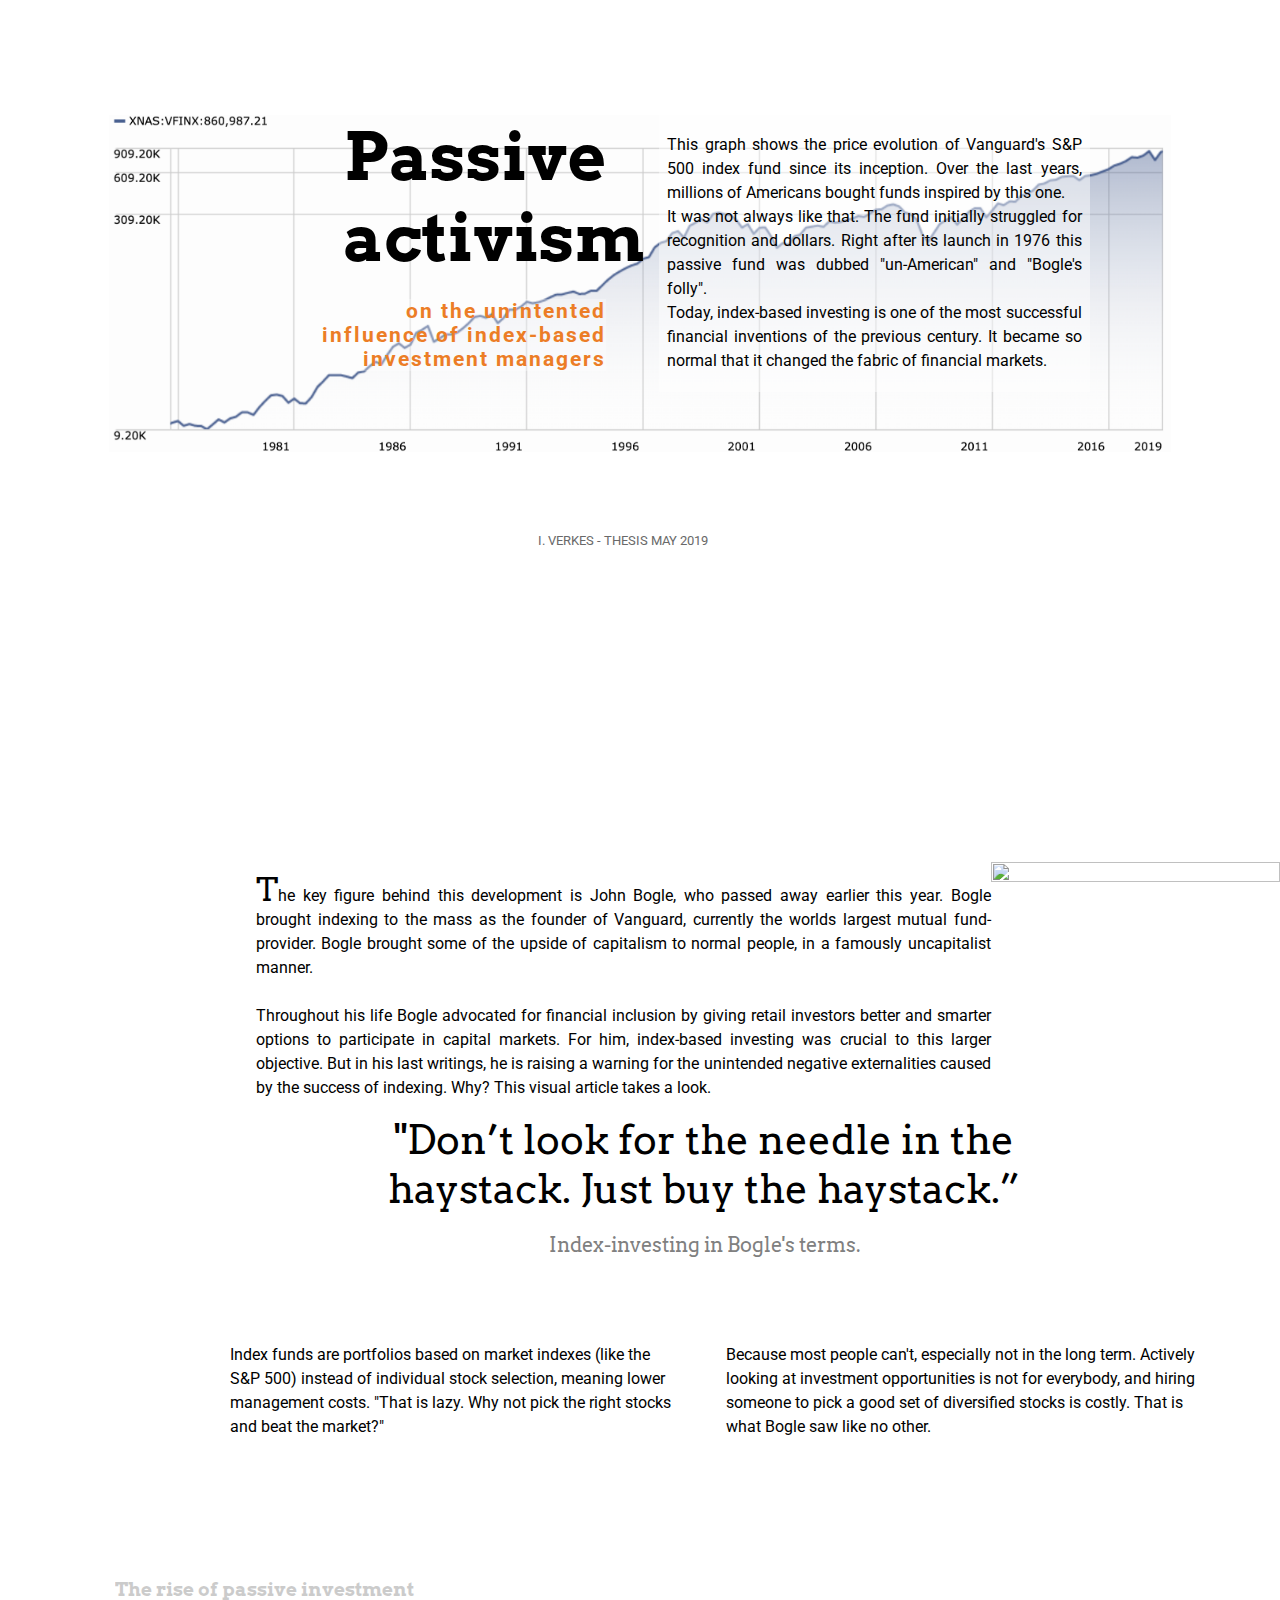
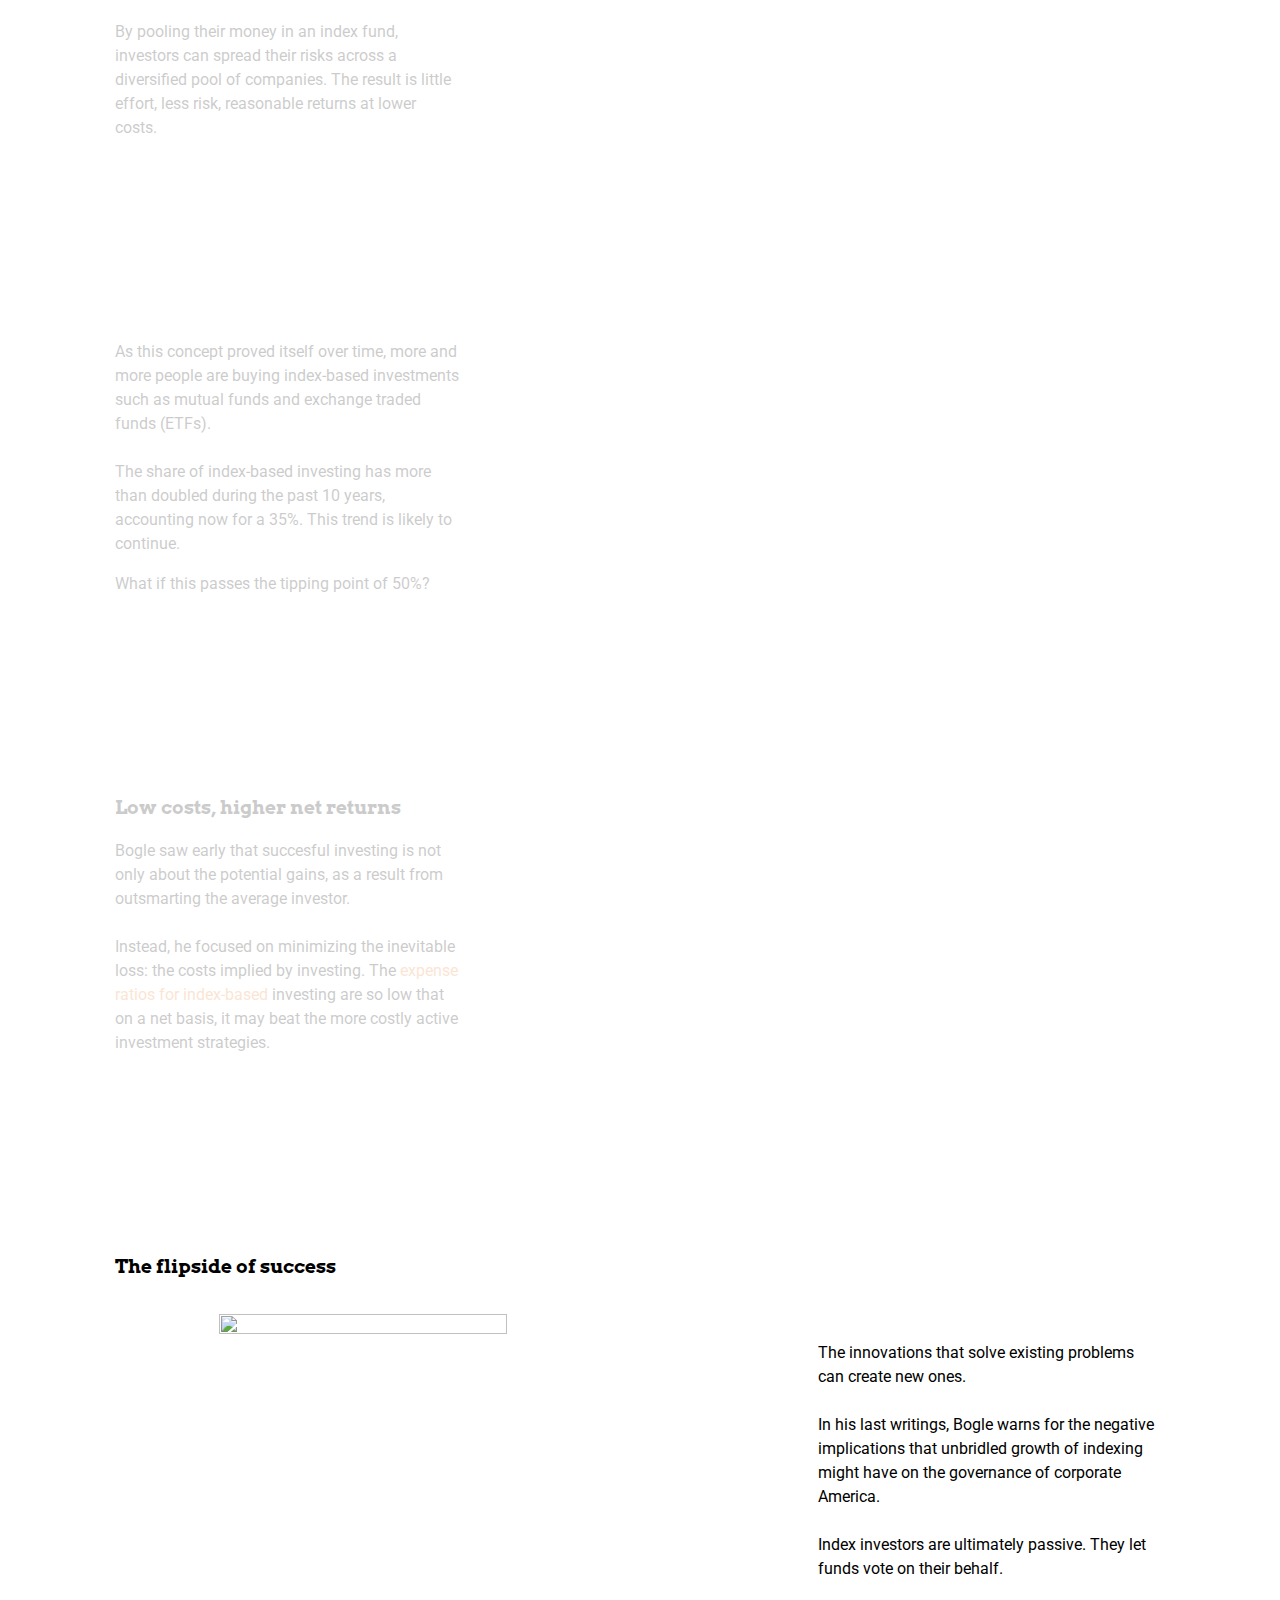
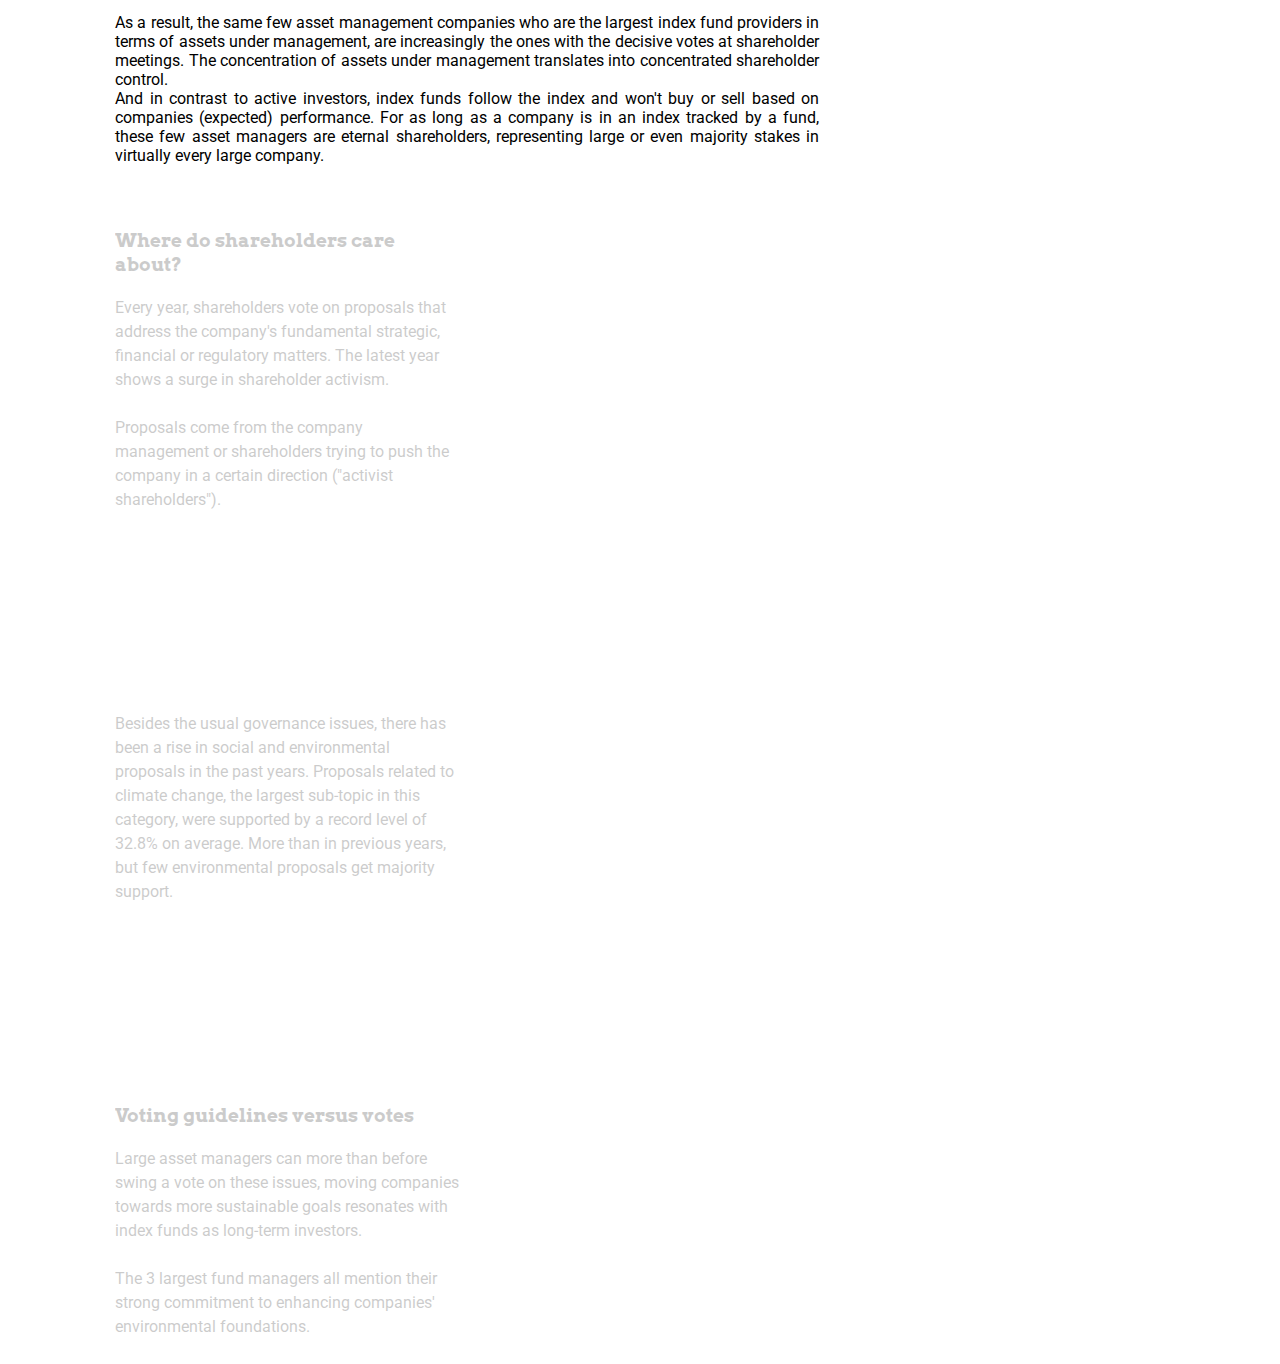
==== index.html @ 5cee88f5 "before case studies" ====
<!DOCTYPE html>
<html lang="en">
<head>
    <meta charset="UTF-8">
    <title>Passive Activism</title>

    <!-- load js libraries -->
    <script src="https://d3js.org/d3.v5.min.js"></script>
    <script src="js/graph-scroll.js"></script>
    <script src="https://unpkg.com/d3-simple-slider"></script>
    <script src="https://ajax.googleapis.com/ajax/libs/jquery/3.3.1/jquery.min.js"></script>

    <!-- load css -->
    <link rel="stylesheet" href="css/style.css">

</head>

<header>
    <div class="header-class">
        <div class="header-Big_title">
                <h1>Passive activism</h1>
                <h3>on the unintented influence of index-based investment managers</h3>
            </div>
            <div class="intro-container">
                <p>This graph shows the price evolution of Vanguard's S&P 500 index fund since its inception. Over the last years, millions of Americans bought funds inspired by this one. <br>It was not always like that. The fund initially struggled for recognition and dollars. Right after its launch in 1976 this passive fund was dubbed "un-American" and "Bogle's folly". <br> Today, index-based investing is one of the most successful financial inventions of the previous century. It became so normal that it changed the fabric of financial markets.</p>
            </div> <!--end of intro-container-->
    </div> <!--end of header-class-->
    <p id="text-under-intro"> I. VERKES - THESIS MAY 2019</p>
</header>

<!--<button class="button" id="skipBotton" >-->
    <!--<A HREF="#skipIntroLINK">skip intro</A>-->
<!--</button>-->



    <!--<h3 id="title_Section-JBogle">John Bogle</h3>-->
    <div class="section-JBogle">
        <p><span style= "font-size: xx-large; font-family: 'Arvo', serif" >T</span>he key figure behind this development is John Bogle, who passed away earlier this year. Bogle brought indexing to the mass as the founder of Vanguard, currently the worlds largest mutual fund-provider. Bogle brought some of the upside of capitalism to normal people, in a famously uncapitalist manner.<br> <br>
            Throughout his life Bogle advocated for financial inclusion by giving retail investors better and smarter options to participate in capital markets. For him, index-based investing was crucial to this larger objective. But in his last writings, he is raising a warning for the unintended negative externalities caused by the success of indexing. Why? This visual article takes a look. </p>
        <img src="Data/img/Bogle11.svg" id="photo_Section-JBogle">
        <!--<img src="https://github.com/IsVer/mst/blob/master/Data/img/Asset%201.png?raw=true" id="photo_Section-JBogle">-->
    </div>


        <p class = "quote"> "Don’t look for the needle in the haystack. Just buy the haystack.” <br> <span style="font-size: .5em; color: gray"> Index-investing in Bogle's terms.</span> </p>


<!--First section of scroll effects -->
<div id='container' class='container-1'>


    <div class="text-after-quote">
        <div>
            <p>Index funds are portfolios based on market indexes (like the S&P 500) instead of individual stock selection, meaning lower management costs. "That is lazy. Why not pick the right stocks and beat the market?"</p>
        </div>
        <div><p>Because most people can't, especially not in the long term. Actively looking at investment opportunities is not for everybody, and hiring someone to pick a good set of diversified stocks is costly. That is what Bogle saw like no other. </p>
        </div>
    </div> <!--<end of text after quote-->

    <div id='graph'></div>
    <div class=section_class id='sections'>
        <div>
            <h3 class="graph-section-titles">The rise of passive investment</h3>
            <p> By pooling their money in an index fund, investors can spread their risks across a diversified pool of companies. The result is little effort, less risk, reasonable returns at lower costs.</p>
        </div>

        <div>
            <p> As this concept proved itself over time, more and more people are buying index-based investments such as mutual funds and exchange traded funds (ETFs). <br> <br> The share of index-based investing has more than doubled during the past 10 years, accounting now for a 35%. This trend is likely to continue.</p> <p>What if this passes the tipping point of 50%?</p>
        </div>


        <div>
            <h3 class="graph-section-titles">Low costs,  higher net returns</h3>
            Bogle saw early that succesful investing is not only about the potential gains, as a result from outsmarting the average investor. <br><br> Instead, he focused on minimizing the inevitable loss: the costs implied by investing. The <span style = "color:#ec7d26" > expense ratios for index-based </span> investing are so low that on a net basis, it may beat the more costly active investment strategies.
        </div>

    </div> <!--end of sections div-->

</div> <!--end of container div-->


<h3 id="title-concentration-graph" class="graph-section-titles">The flipside of success</h3>
    <div class="concentration-graph">
        <img src="Data/img/concentration_2.svg">
        <div> <p>The innovations that solve existing problems can create new ones. <br> <br> In his last writings, Bogle warns for the negative implications that unbridled growth of indexing might have on the governance of corporate America.
            <br><br>Index investors are ultimately passive. They let funds vote on their behalf.</p>
        </div>
    </div>
<div class="under-concentration"> <p>As a result, the same few asset management companies who are the largest index fund providers in terms of assets under management, are increasingly the ones with the decisive votes at shareholder meetings. The concentration of assets under management translates into concentrated shareholder control.
    <br> And in contrast to active investors, index funds follow the index and won't buy or sell based on companies (expected) performance. For as long as a company is in an index tracked by a fund, these few asset managers are eternal shareholders, representing large or even majority stakes in virtually every large company.<br>
</div>



<!--new scroll graph container-->

<div id='container' class='container-2'>
    <div id='graph2'></div>
    <div id='sections2'>

        <div>
            <h3 class="graph-section-titles"> Where do shareholders care about? </h3>
            <p>Every year, shareholders vote on proposals that address the company's fundamental strategic, financial or regulatory matters. The latest year shows a surge in shareholder activism.<br><br> Proposals come from the company management or shareholders trying to push the company in a certain direction ("activist shareholders").</p>
        </div>

        <div>
            <p>Besides the usual governance issues, there has been a rise in social and environmental proposals in the past years. Proposals related to climate change, the largest sub-topic in this category, were supported by a record level of 32.8% on average. More than in previous years, but few environmental proposals get majority support.</p>
        </div>

        <div>
            <h3 class="graph-section-titles"> Voting guidelines versus votes</h3>
            <p>Large asset managers can more than before swing a vote on these issues, moving companies towards more sustainable goals resonates with index funds as long-term investors. <br> <br>The 3 largest fund managers all mention their strong commitment to enhancing companies' environmental foundations.</p>
        </div>



</div> <!--end of sections div-->

</div> <!--end of container div-->







    <!--<A NAME="skipIntroLINK"></A>-->
    <!--<div class='container-title'>-->
        <!--<h1 id="main-title">How the world's largest asset managers voted in 2018</h1>-->
        <!--<h4 id="subtitle">on proxy issues at S&P 500 companies</h4>-->

    <!--</div>-->

    <!--<div class='container-all-graphs'>-->

        <!--<div class='container-graph'>-->
            <!--<h3 class="GraphFundTitle">BlackRock</h3>-->
            <!--<div id="graph1"></div>-->
        <!--</div>-->

        <!--<div class='container-graph'>-->
            <!--<h3 class="GraphFundTitle">Vanguard</h3>-->
            <!--<div id="graph2"></div>-->
        <!--</div>-->

        <!--<div class='container-graph'>-->
            <!--<h3 class="GraphFundTitle">StateStreet</h3>-->
            <!--<div id="graph3"></div>-->
        <!--</div>-->

    <!--</div>-->

    <!--<div class='container-graph'>-->
        <!--<div id="propText"></div>-->
    <!--</div>-->

    <!--<div class='container-controls'>-->
        <!--<div class="slider">-->
            <!--<div> <p id="value-step"></p></div>-->
            <!--<div> <div id="slider-step"></div></div>-->
        <!--</div>-->

        <!--<div class='container-issues'>-->
            <!--<p class="issue-text">Select by </p>-->
            <!--<button class="button" id="environ_btn">-->
                <!--environmental-->
            <!--</button>-->
            <!--<p class ="issue-text">issues</p>-->
        <!--</div>-->

    <!--</div>-->

<!--</body>-->



    <!--<script src="js/js_index2.js"></script>-->
    <script src="js/script2_scrollback.js"></script>

</html>
---- css/style.css ----
@import url('https://fonts.googleapis.com/css?family=Gilda+Display|Playfair+Display|Roboto|Roboto:400i|Arvo:400,400i,700,700i');

body{
    margin: 0 auto;
    font-family: "Roboto", Helvetica, Arial, sans-serif;
}

header {
    /*border-top:2px solid black;*/
    height: 83vh;
    margin-top: 5px;
    background-image:url("../Data/img/vfinx.png");
    background-repeat: no-repeat;
    background-size: 83%;
    background-position: top;
}

.header-class {
    margin: 9% 0 0 10%;
    display: flex;
    flex-direction: row ;
    width: 83%;
    opacity: 1;
    z-index: 2;

}
.header-Big_title {
    display: flex;
    flex-direction: column;
    width: 45%;
    margin-left: 0;
    align-items: flex-end;
    text-align: end;
    justify-content: center;
}

header h1 {
    font-family: 'Arvo', serif;
    font-size: 66px;
    width: 55%;
    margin: 1px 0 0 0;

}


.intro-container {
    margin: 0 0 0 5%;
    display: flex;
    flex-direction: column;
    max-width: 39%;
    text-align: justify;
    line-height: 1.5em;
    background-color: rgba(255, 255, 255, 0.46);
    padding: 1px 8px;
    justify-content: center;
}

h4 {
    opacity: .6;
}

header h3 {
    color: #ec7d26;
    opacity: 1;
    letter-spacing: 2px;
    margin-left: 10%;
    max-width:60%;
    font-size: 1.3em;
    background-color: rgba(255, 255, 255, 0.3);

}

#skipBotton {
    margin-top: 0;
    margin-left: 34%;
}

#text-under-intro{
    position: relative;
    margin: 11% auto 0 42%;
    font-size: smaller;
    max-width: 30%;
    background-color: white;
    background-opacity: .7;
    text-align: justify;
    color: dimgrey;
}

.quote {
    margin: 0 0 5% 30%;
    /*font-family: 'Roboto', sans-serif;*/
    font-family: 'Arvo', serif;
    font-size: 2.5em;
    text-align: center;
    width: 50%;
}

.text-after-quote{
    margin: 0 0 0 20%;
    display: flex;
    flex-direction: row;
    width: 90%;
    line-height: 1.5em;
}
.text-after-quote div {
    margin: 0 5% 10% 0;
}
.container-1, .container-2 {
    max-width: 90%;
}

.graph-section-titles {
    font-family: 'Arvo', serif;
}
#graph, #graph2{
    margin-left: 40px;
    width: 700px;
    max-width: 800px;
    position: -webkit-sticky;
    position: sticky;
    top:20%;
    float: right;
}
.line {
    fill: none;
    stroke: #ec7d26;
    stroke-width: 3;
}

.line2 {
    fill: none;
    stroke: #1e1f1e;
    stroke-width: 3;
}


.tooltip-graphPassive{
    pointer-events: none;
    display:inline-block;
}


#sections, #sections2 {
    width: 30%;
    margin-left: 10%;
    line-height: 1.5em;
}


#sections > div{
    background: white;
    opacity: .2;
    margin-bottom: 200px;
}
#sections > div:last-child{
    margin-bottom: 200px;
}
#sections > div.graph-scroll-active{
    opacity: 1;
}

#sections2 > div{
    background: white;
    opacity: .2;
    margin-bottom: 200px;
}
#sections2 > div:last-child{
    margin-bottom: 25px;
}
#sections2 > div.graph-scroll-active{
    opacity: 1;
}


#title_Section-JBogle {
    margin: 2% 0 0 20%;
}

#title_Section-JBogle p {
    margin: 0 0 0 0
}
.section-JBogle {
    display: flex;
    flex-direction: row;
    margin: 0 0 0 20%;
    max-width: 80%;
    text-align: justify;
    line-height: 1.5em
}

#photo_Section-JBogle {
    width: 100%;
    height: 100%;
}

div.graph-scroll-active #section-JBogle {
    margin-bottom: 0;
}

/* part on concentration hereafter */

#title-concentration-graph {
    margin: 9% 0 0 9%;

}
.concentration-graph {
    display: flex;
    flex-direction: row;
    margin-left: 9%;
    max-width: 90%;
    line-height: 1.5em;
    justify-content: center;
}

.concentration-graph img {
    margin-top: 3%;
    margin-right: 2%;
    height: 50%;
    width: 50%;
}

.concentration-graph div {
    margin-top: 4%;
    max-width: 30%;
    /*margin-left: 5%;*/
}

.container-title {
    display: flex;
    flex-direction: column;
    text-align: center;
}

.under-concentration {
    margin: 0 0 5% 9%;
    max-width: 55%;
    text-align: justify;
}

/*part with case studies*/









#main-title {
    /* HOW DID THE MAIN ASSET MANAGERS VOTE? */
    font-size: 2em;
    font-max-size: 120%;
    font-family: 'Arvo', serif;
    color: #000000;
    letter-spacing: 2px;
}
#subtitle {
    font-family: 'Roboto', sans-serif;
    text-transform: uppercase;
    margin: -1px 0 30px 0;
    color: dimgrey;
}

.container-all-graphs {
    max-width: 1400px;
    width: 100%;
    display: flex;
    flex-direction: row;
    flex-wrap: nowrap;
    justify-content: space-evenly;
}


.container-graph {
     display: flex;
     flex-direction: column;
     width: 33%;
     align-items: center;
 }
.GraphFundTitle {
    /* BR ; VANG ; STST above graphs*/
    font-family: 'Roboto', sans-serif;
    font-weight: bold;
    color: rgba(0, 0, 0, 0.63);
}

.container-graph h3{
    align-self: flex-start;
    /*margin-left: 8%;*/
}

.container-graph #propText {
    position: absolute;
    /*display: inline-block;*/
    display: None;
    background-color: rgba(255, 0, 0, 0.5);
    min-width: 15%;
    max-width: 60%;
    height: 13%;
    z-index: 4;
    top: 40%;
    left: 30%;
}

.container-controls {
    display: flex;
    flex-direction: row;
    flex: 1;
    align-items: center;
    justify-content: center;
}


/*EFFECTS IN SQUARE GRAPH*/
/*#hoverAtCompany {*/
    /*width: 14px;*/
    /*height: 14px;*/
/*}*/

/*BUTTONS TO SET CATEGORIES*/
.button:focus {
    outline: none;
}
.button {
    margin: 0 5px;
    font-family: 'Roboto', sans-serif;
    min-width: 50px;
    max-width: 200px;
    min-height: 40px;
    max-height: 30px;
    /*display: block;*/
    padding: 0 .5em;
    background: none;
    vertical-align: middle;
    /*position: relative;*/
    z-index: 1;
    letter-spacing: 1px;
    color: #696969;
    font-size: 14px;
    border: 1px solid #c2c2c2;
    cursor: pointer;
}
.button::after {
    content: "";
    background-color: transparent;
    top: -10px;
    left: -10px;
    right: -10px;
    bottom: -10px;
    opacity: 0;
    color: #ec7d26;
    z-index: -1;
}
.button:hover {
    border: 2px solid #000000;
    background-color: rgba(212, 212, 212, 0.38);
    color: black;
}

.button a {
    text-decoration: none;
    color: gray;
    stroke-width: 0.3;
}



.container-issues {
    display: flex;
    flex-direction: row;
    flex-wrap: nowrap;
}
.issue-text {
    margin-top: 4px;
    font-family: 'Roboto', sans-serif;
}

/*SLIDER*/
.handle {
    fill: orange;
    cursor: pointer;
}

.track, .track-inset, .track-overlay {
    stroke-linecap: square;
    cursor: initial;
}

.selectedSq {
    height: 19px;
    width: 19px;
    stroke-width: 4;
    transform: translate(-2px, -2px);
}
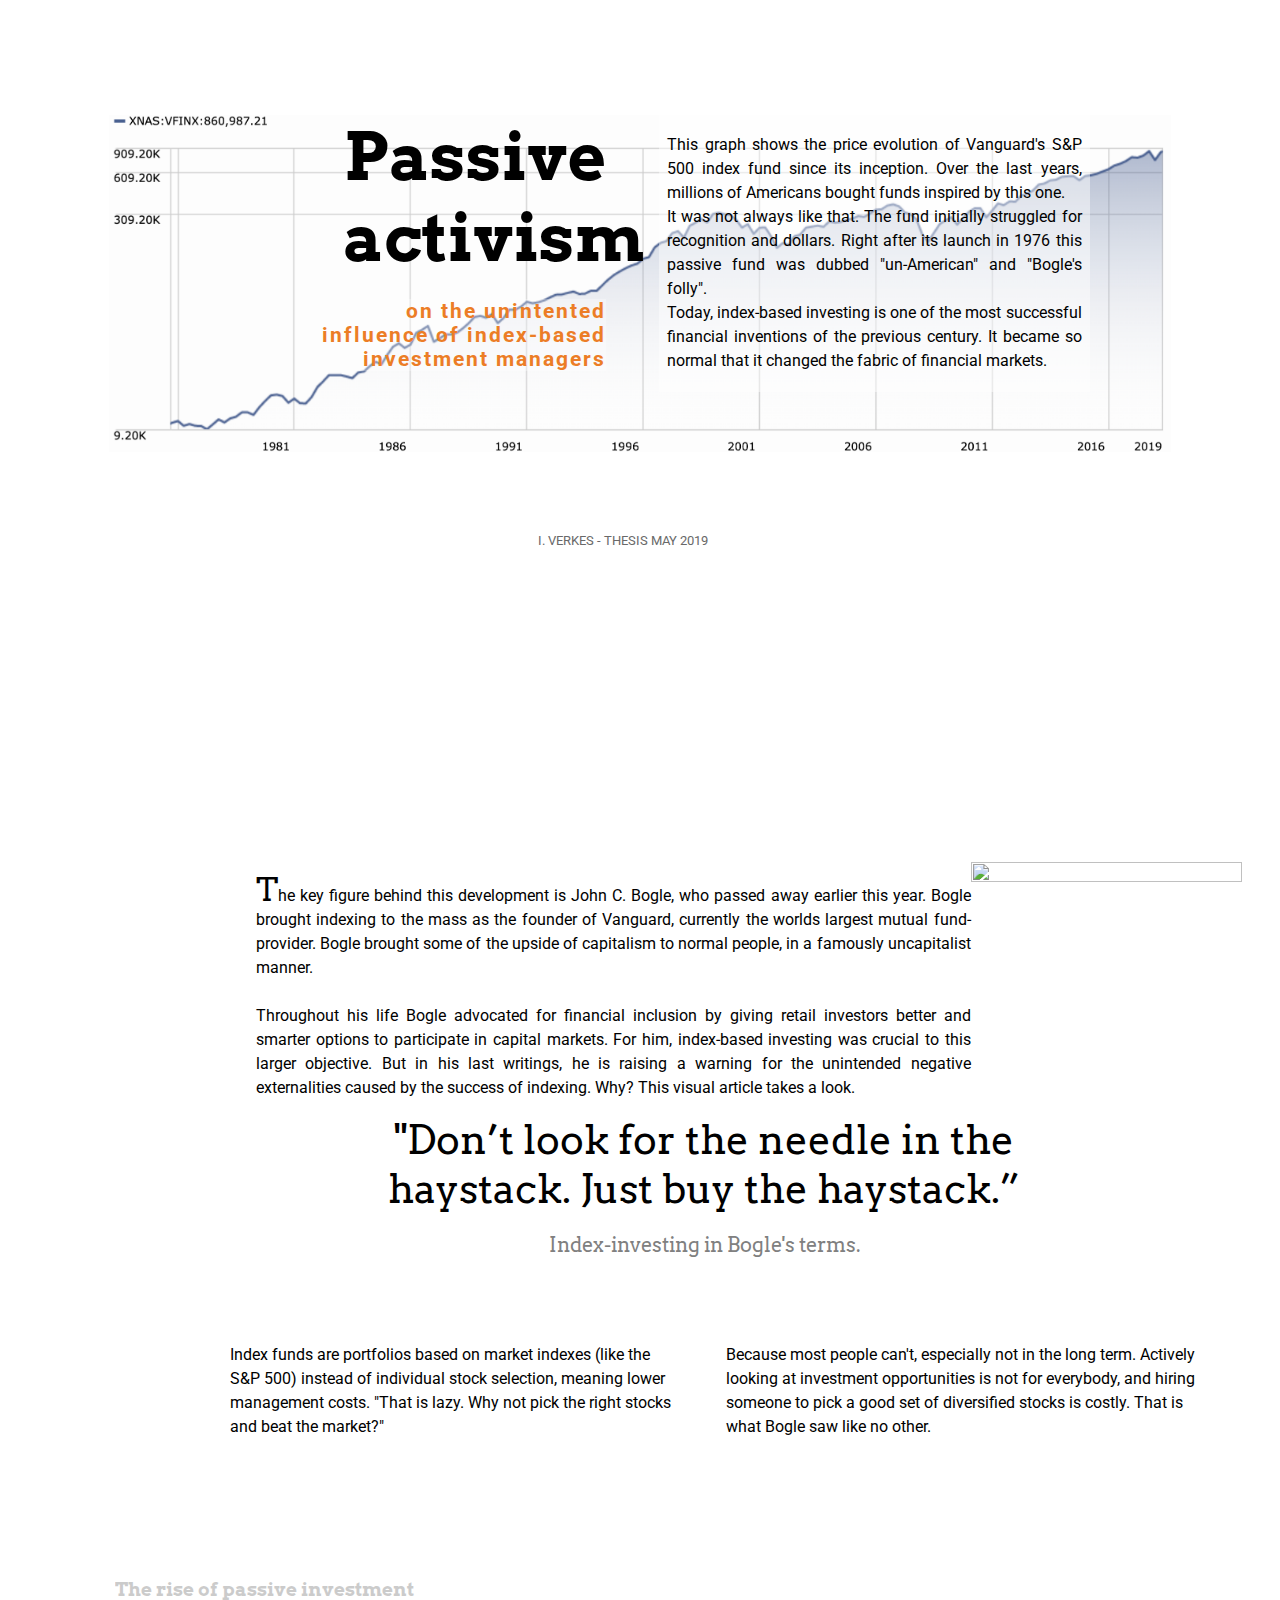
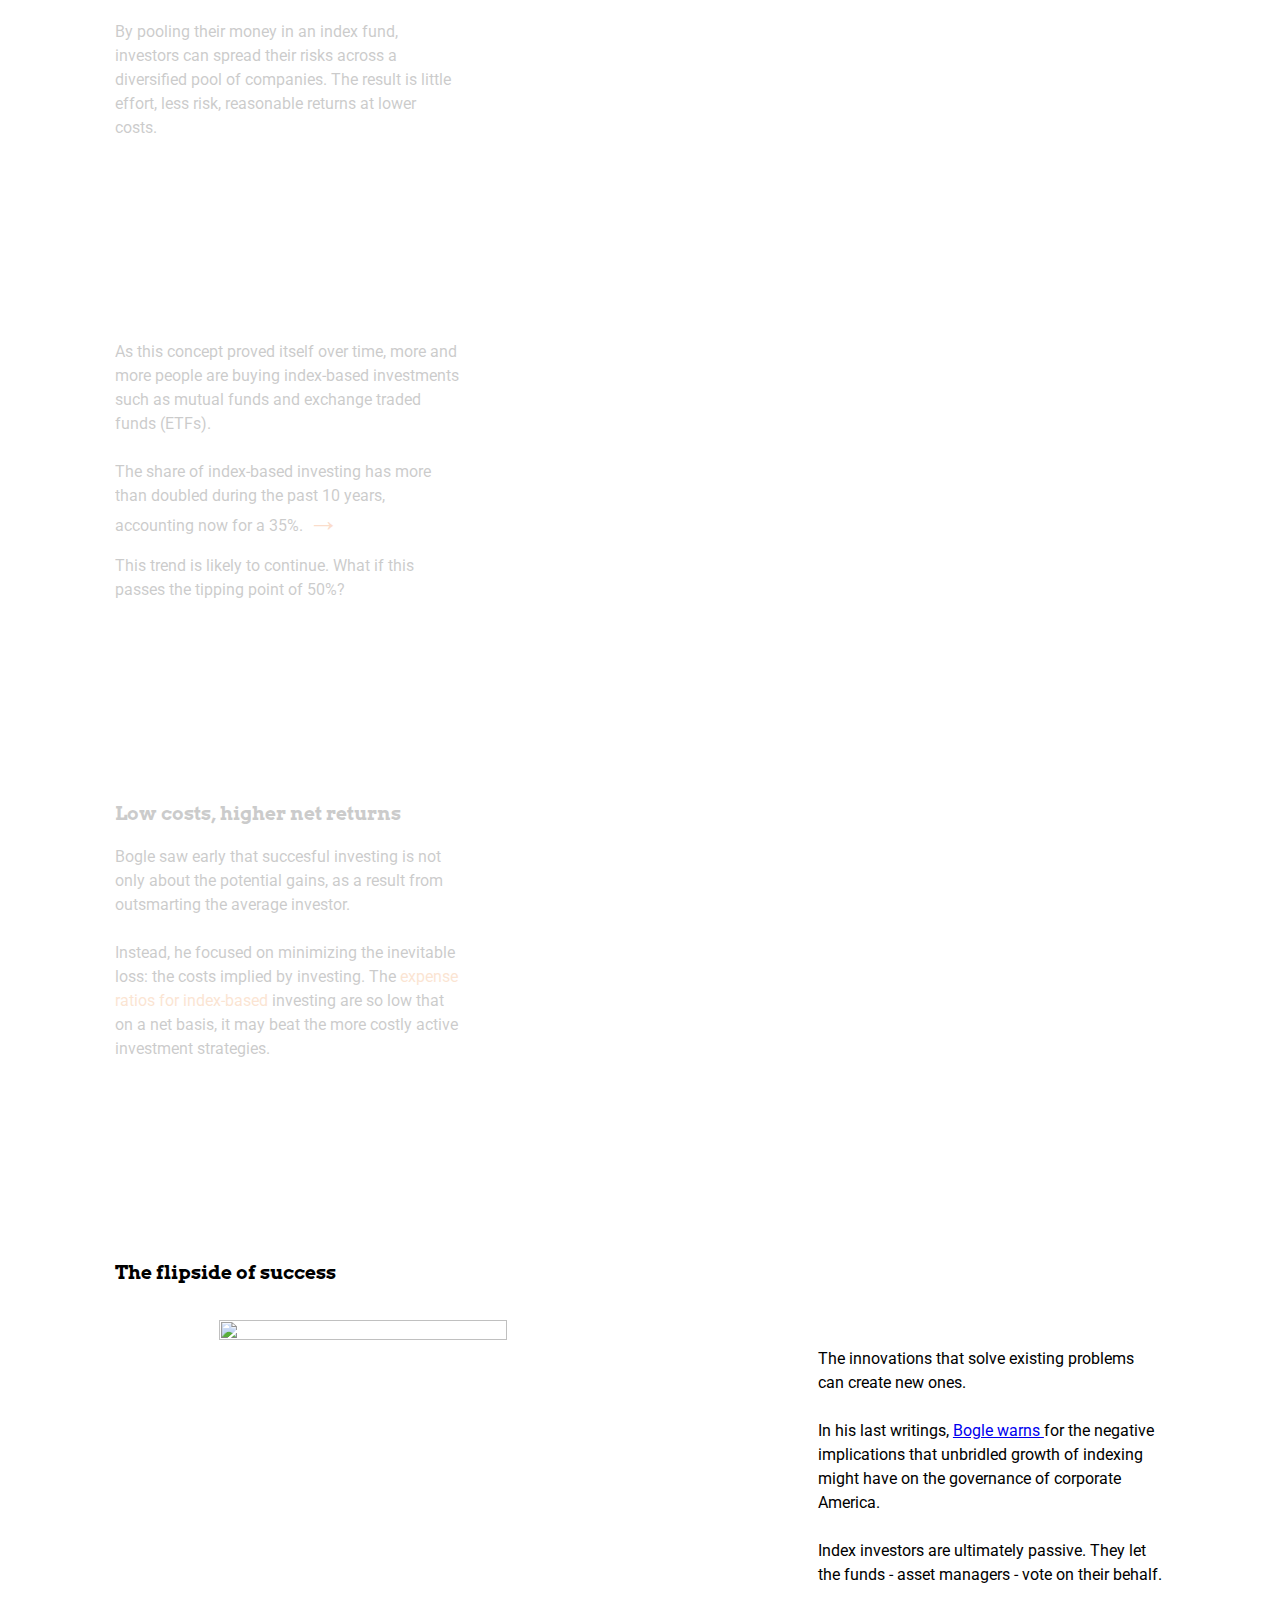
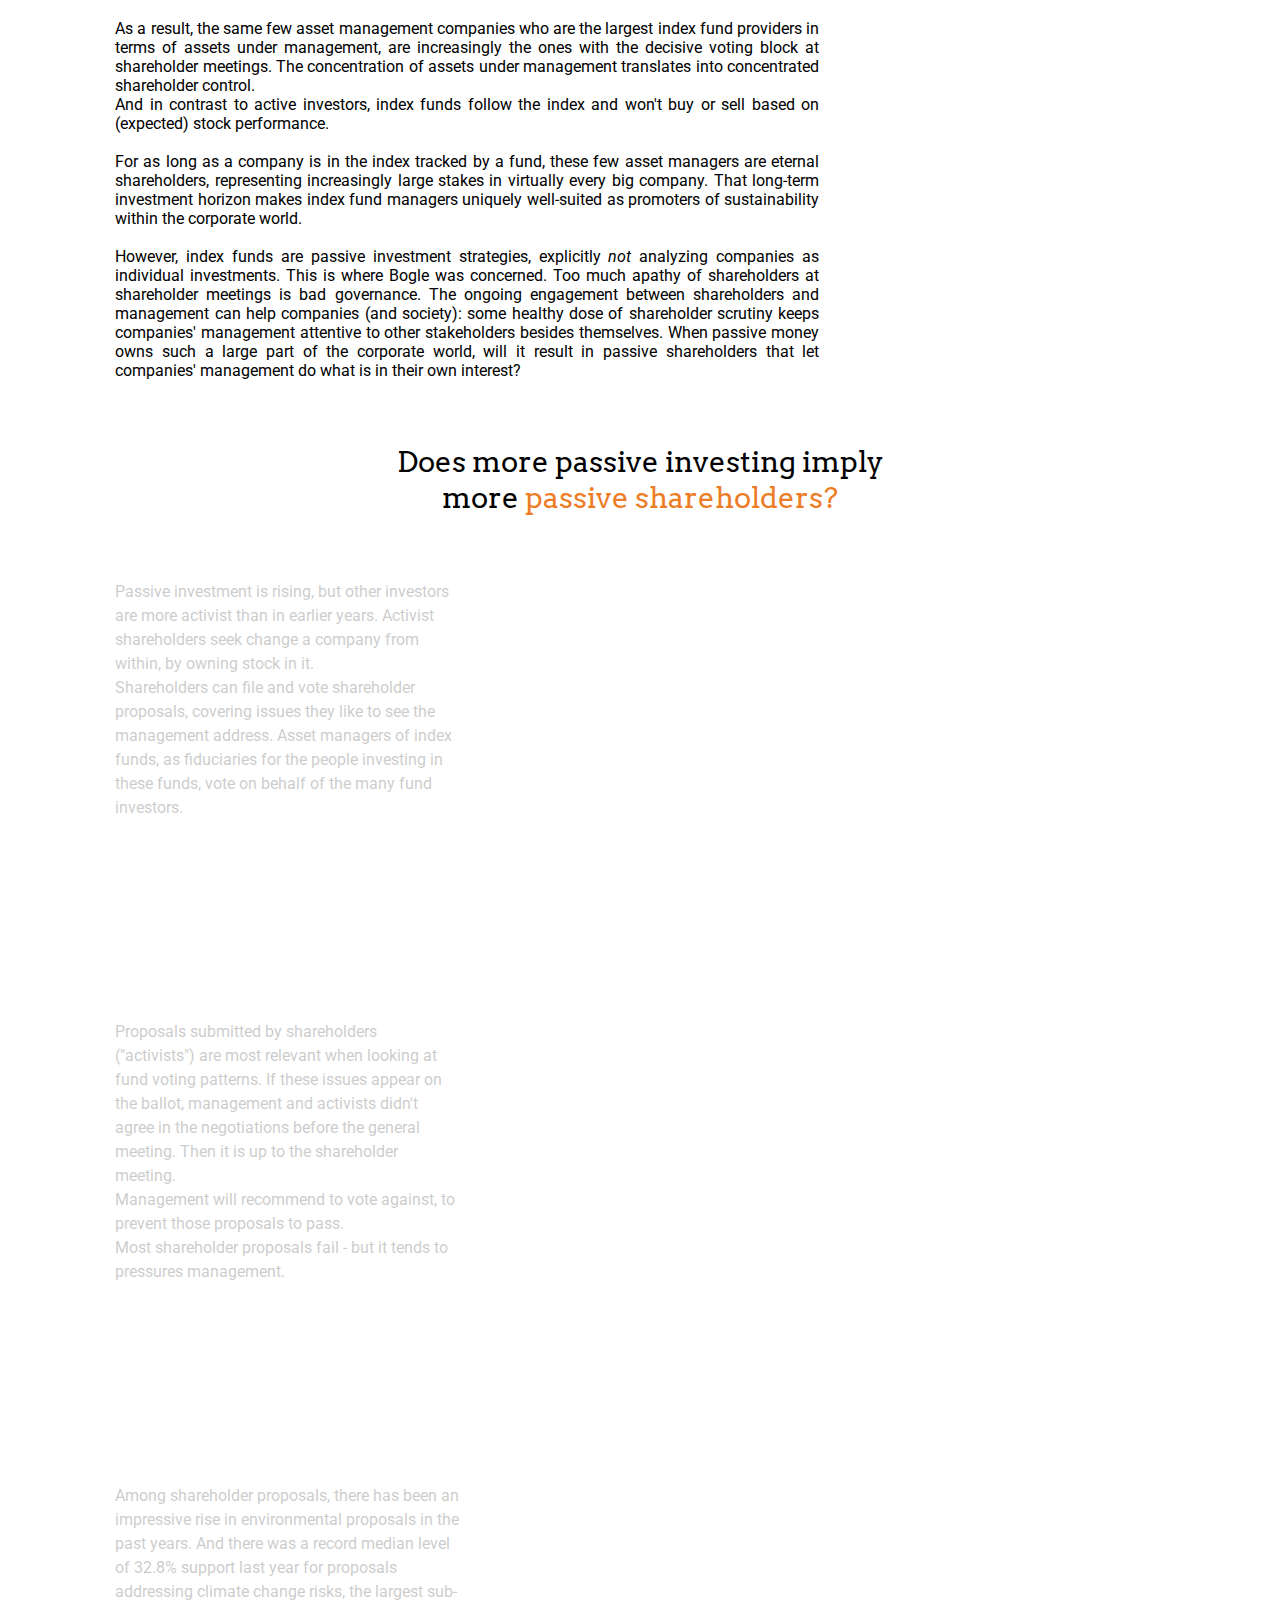
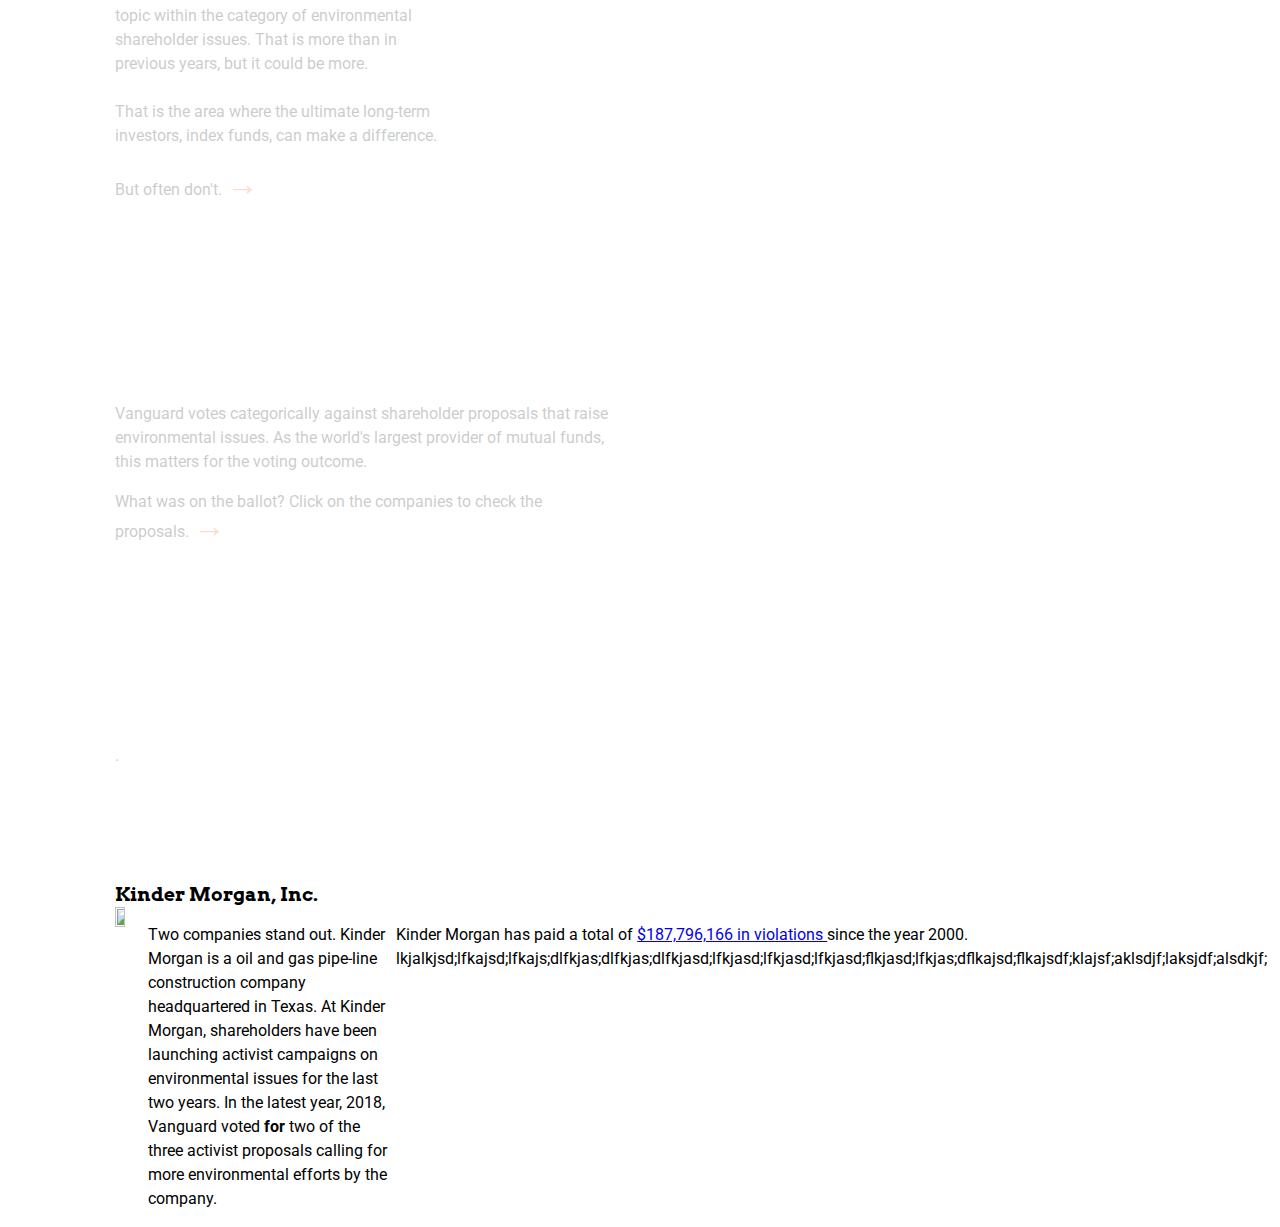
==== commit 534cf622: "before case st" ====
--- a/index.html
+++ b/index.html
@@ -36,7 +36,7 @@
 
     <!--<h3 id="title_Section-JBogle">John Bogle</h3>-->
     <div class="section-JBogle">
-        <p><span style= "font-size: xx-large; font-family: 'Arvo', serif" >T</span>he key figure behind this development is John Bogle, who passed away earlier this year. Bogle brought indexing to the mass as the founder of Vanguard, currently the worlds largest mutual fund-provider. Bogle brought some of the upside of capitalism to normal people, in a famously uncapitalist manner.<br> <br>
+        <p><span style= "font-size: xx-large; font-family: 'Arvo', serif" >T</span>he key figure behind this development is John C. Bogle, who passed away earlier this year. Bogle brought indexing to the mass as the founder of Vanguard, currently the worlds largest mutual fund-provider. Bogle brought some of the upside of capitalism to normal people, in a famously uncapitalist manner.<br> <br>
             Throughout his life Bogle advocated for financial inclusion by giving retail investors better and smarter options to participate in capital markets. For him, index-based investing was crucial to this larger objective. But in his last writings, he is raising a warning for the unintended negative externalities caused by the success of indexing. Why? This visual article takes a look. </p>
         <img src="Data/img/Bogle11.svg" id="photo_Section-JBogle">
         <!--<img src="https://github.com/IsVer/mst/blob/master/Data/img/Asset%201.png?raw=true" id="photo_Section-JBogle">-->
@@ -66,7 +66,9 @@
         </div>
 
         <div>
-            <p> As this concept proved itself over time, more and more people are buying index-based investments such as mutual funds and exchange traded funds (ETFs). <br> <br> The share of index-based investing has more than doubled during the past 10 years, accounting now for a 35%. This trend is likely to continue.</p> <p>What if this passes the tipping point of 50%?</p>
+            <p> As this concept proved itself over time, more and more people are buying index-based investments such as mutual funds and exchange traded funds (ETFs). <br> <br> The share of index-based investing has more than doubled during the past 10 years, accounting now for a 35%.  <span style="font-weight: bolder; font-size:xx-large; color: #ec5900"> →	</span></p>
+
+            <p>This trend is likely to continue. What if this passes the tipping point of 50%?</p>
         </div>
 
 
@@ -83,14 +85,15 @@
 <h3 id="title-concentration-graph" class="graph-section-titles">The flipside of success</h3>
     <div class="concentration-graph">
         <img src="Data/img/concentration_2.svg">
-        <div> <p>The innovations that solve existing problems can create new ones. <br> <br> In his last writings, Bogle warns for the negative implications that unbridled growth of indexing might have on the governance of corporate America.
-            <br><br>Index investors are ultimately passive. They let funds vote on their behalf.</p>
+        <div> <p>The innovations that solve existing problems can create new ones. <br> <br> In his last writings, <a href="https://www.wsj.com/articles/bogle-sounds-a-warning-on-index-funds-1543504551"> Bogle warns </a> for the negative implications that unbridled growth of indexing might have on the governance of corporate America.
+            <br><br>Index investors are ultimately passive. They let the funds - asset managers - vote on their behalf.</p>
         </div>
     </div>
-<div class="under-concentration"> <p>As a result, the same few asset management companies who are the largest index fund providers in terms of assets under management, are increasingly the ones with the decisive votes at shareholder meetings. The concentration of assets under management translates into concentrated shareholder control.
-    <br> And in contrast to active investors, index funds follow the index and won't buy or sell based on companies (expected) performance. For as long as a company is in an index tracked by a fund, these few asset managers are eternal shareholders, representing large or even majority stakes in virtually every large company.<br>
+<div class="under-concentration"> <p>As a result, the same few asset management companies who are the largest index fund providers in terms of assets under management, are increasingly the ones with the decisive voting block at shareholder meetings. The concentration of assets under management translates into concentrated shareholder control.
+    <br> And in contrast to active investors, index funds follow the index and won't buy or sell based on (expected) stock performance. <br> <br> For as long as a company is in the index tracked by a fund, these few asset managers are eternal shareholders, representing increasingly large stakes in virtually every big company. That long-term investment horizon makes index fund managers uniquely well-suited as promoters of sustainability within the corporate world.<br> <br> However, index funds are passive investment strategies, explicitly <span style="font-style: italic "> not </span> analyzing companies as individual investments. This is where Bogle was concerned. Too much apathy of shareholders at shareholder meetings is bad governance. The ongoing engagement between shareholders and management can help companies (and society): some healthy dose of shareholder scrutiny keeps companies' management attentive to other stakeholders besides themselves. When passive money owns such a large part of the corporate world, will it result in passive shareholders that let companies' management do what is in their own interest?</p>
 </div>
 
+<p class = "quote" style="font-size: 1.8em; max-width: 40%"> Does more passive investing imply <br> more <span style = "color:#ec7d26"> passive shareholders?</span> </p>
 
 
 <!--new scroll graph container-->
@@ -99,25 +102,51 @@
     <div id='graph2'></div>
     <div id='sections2'>
 
-        <div>
-            <h3 class="graph-section-titles"> Where do shareholders care about? </h3>
-            <p>Every year, shareholders vote on proposals that address the company's fundamental strategic, financial or regulatory matters. The latest year shows a surge in shareholder activism.<br><br> Proposals come from the company management or shareholders trying to push the company in a certain direction ("activist shareholders").</p>
-        </div>
-
-        <div>
-            <p>Besides the usual governance issues, there has been a rise in social and environmental proposals in the past years. Proposals related to climate change, the largest sub-topic in this category, were supported by a record level of 32.8% on average. More than in previous years, but few environmental proposals get majority support.</p>
-        </div>
-
-        <div>
-            <h3 class="graph-section-titles"> Voting guidelines versus votes</h3>
-            <p>Large asset managers can more than before swing a vote on these issues, moving companies towards more sustainable goals resonates with index funds as long-term investors. <br> <br>The 3 largest fund managers all mention their strong commitment to enhancing companies' environmental foundations.</p>
-        </div>
-
-
-
-</div> <!--end of sections div-->
+        <div><p>Passive investment is rising, but other investors are more activist than in earlier years.
+            Activist shareholders seek change a company from within, by owning stock in it. <br>Shareholders can file and vote shareholder proposals, covering issues they like to see the management address. Asset managers of index funds, as fiduciaries for the people investing in these funds, vote on behalf of the many fund investors.</p>
+
+        </div>
+
+        <div><p>Proposals submitted by shareholders ("activists") are most relevant when looking at fund voting patterns. If these issues appear on the ballot, management and activists didn't agree in the negotiations before the general meeting. Then it is up to the shareholder meeting. <br>Management will recommend to vote against, to prevent those proposals to pass. <br> Most shareholder proposals fail - but it tends to pressures management.</p>
+
+        </div>
+
+        <div>
+            <p> Among shareholder proposals, there has been an impressive rise in environmental proposals in the past years. And there was a record median level of 32.8% support last year for proposals addressing climate change risks, the largest sub-topic within the category of environmental shareholder issues. That is more than in previous years, but it could be more. <br><br> That is the area where the ultimate long-term investors, index funds, can make a difference.<br><br> But often don't.  <span style="font-weight: bolder; font-size:xx-large; color: #ec5900"> →	</span></p>
+        </div>
+
+        <div id="Environ_proptexts_DIV" >
+            <p> Vanguard votes categorically against shareholder proposals that raise environmental issues. As the world's largest provider of mutual funds, this matters for the voting outcome. </p> What was on the ballot? Click on the companies to check the proposals. <span style="font-weight: bolder; font-size:xx-large; color: #ec5900"> →	</span></p>
+        </div>
+
+            <div>
+            <p id="Environ_proptexts_para">.<p>
+        </div>
+
+    </div> <!--end of sections div-->
 
 </div> <!--end of container div-->
+
+     <h3 id="title-concentration-graph2" class="graph-section-titles">Kinder Morgan, Inc.</h3>
+    <div class="KMorgan-FLEX-div">
+        <img src="https://250y663rzu091q75lv1rfhsq-wpengine.netdna-ssl.com/wp-content/uploads/2017/11/9529856_web1_171124_LAT-file-of-KM-2015-protest.jpg" style="width: 30%; height: 30%">
+        <p>Two companies stand out. Kinder Morgan is a oil and gas pipe-line construction company headquartered in Texas. At Kinder Morgan, shareholders have been launching activist campaigns on environmental issues for the last two years. In the latest year, 2018, Vanguard voted <span style="font-weight: bolder">for</span> two of the three activist proposals calling for more environmental efforts by the company. </p>
+        <p> Kinder Morgan has paid a total of <a href= "https://violationtracker.goodjobsfirst.org/parent/kinder-morgan"> $187,796,166 in violations </a> since the year 2000.
+        lkjalkjsd;lfkajsd;lfkajs;dlfkjas;dlfkjas;dlfkjasd;lfkjasd;lfkjasd;lfkjasd;flkjasd;lfkjas;dflkajsd;flkajsdf;klajsf;aklsdjf;laksjdf;alsdkjf;
+        </p>
+    </div>
+
+
+
+
+    <!--<div class="concentration-graph">-->
+            <!--<h3 class="graph-section-titles"> Voting guidelines versus votes</h3>-->
+            <!--<p>Large asset managers can more than before swing a vote on these issues, moving companies towards more sustainable goals resonates with index funds as long-term investors. <br> <br>The 3 largest fund managers all mention their strong commitment to enhancing companies' environmental foundations.</p>-->
+        <!--</div>-->
+
+
+
+
 
 
 
--- a/css/style.css
+++ b/css/style.css
@@ -93,10 +93,11 @@
     font-size: 2.5em;
     text-align: center;
     width: 50%;
+
 }
 
 .text-after-quote{
-    margin: 0 0 0 20%;
+    margin: 0 3% 0 20%;
     display: flex;
     flex-direction: row;
     width: 90%;
@@ -182,7 +183,7 @@
 .section-JBogle {
     display: flex;
     flex-direction: row;
-    margin: 0 0 0 20%;
+    margin: 0 3% 0 20%;
     max-width: 80%;
     text-align: justify;
     line-height: 1.5em
@@ -199,7 +200,7 @@
 
 /* part on concentration hereafter */
 
-#title-concentration-graph {
+#title-concentration-graph, #title-concentration-graph2 {
     margin: 9% 0 0 9%;
 
 }
@@ -237,15 +238,33 @@
     text-align: justify;
 }
 
-/*part with case studies*/
-
-
-
-
-
-
-
-
+/*graph on environ issues*/
+.tooltipEnvironGraph rect {
+    pointer-events: none;
+    /*width: auto;*/
+}
+
+#Environ_proptexts_DIV {
+    width: 500px;
+}
+.Environ_proptexts_ACTIVE {
+    font-family: 'Roboto', sans-serif;
+    font-size: 13px;
+    color: #565656;
+    line-height: 1.4em;
+}
+
+
+.KMorgan-FLEX-div {
+    display: flex;
+    flex-direction: row;
+    margin-left: 9%;
+    max-width: 90%;
+    line-height: 1.5em;
+}
+.KMorgan-FLEX-div div {
+    max-width: 40%;
+}
 
 #main-title {
     /* HOW DID THE MAIN ASSET MANAGERS VOTE? */
@@ -312,13 +331,7 @@
 }
 
 
-/*EFFECTS IN SQUARE GRAPH*/
-/*#hoverAtCompany {*/
-    /*width: 14px;*/
-    /*height: 14px;*/
-/*}*/
-
-/*BUTTONS TO SET CATEGORIES*/
+/*BUTTON TO SET CATEGORY*/
 .button:focus {
     outline: none;
 }
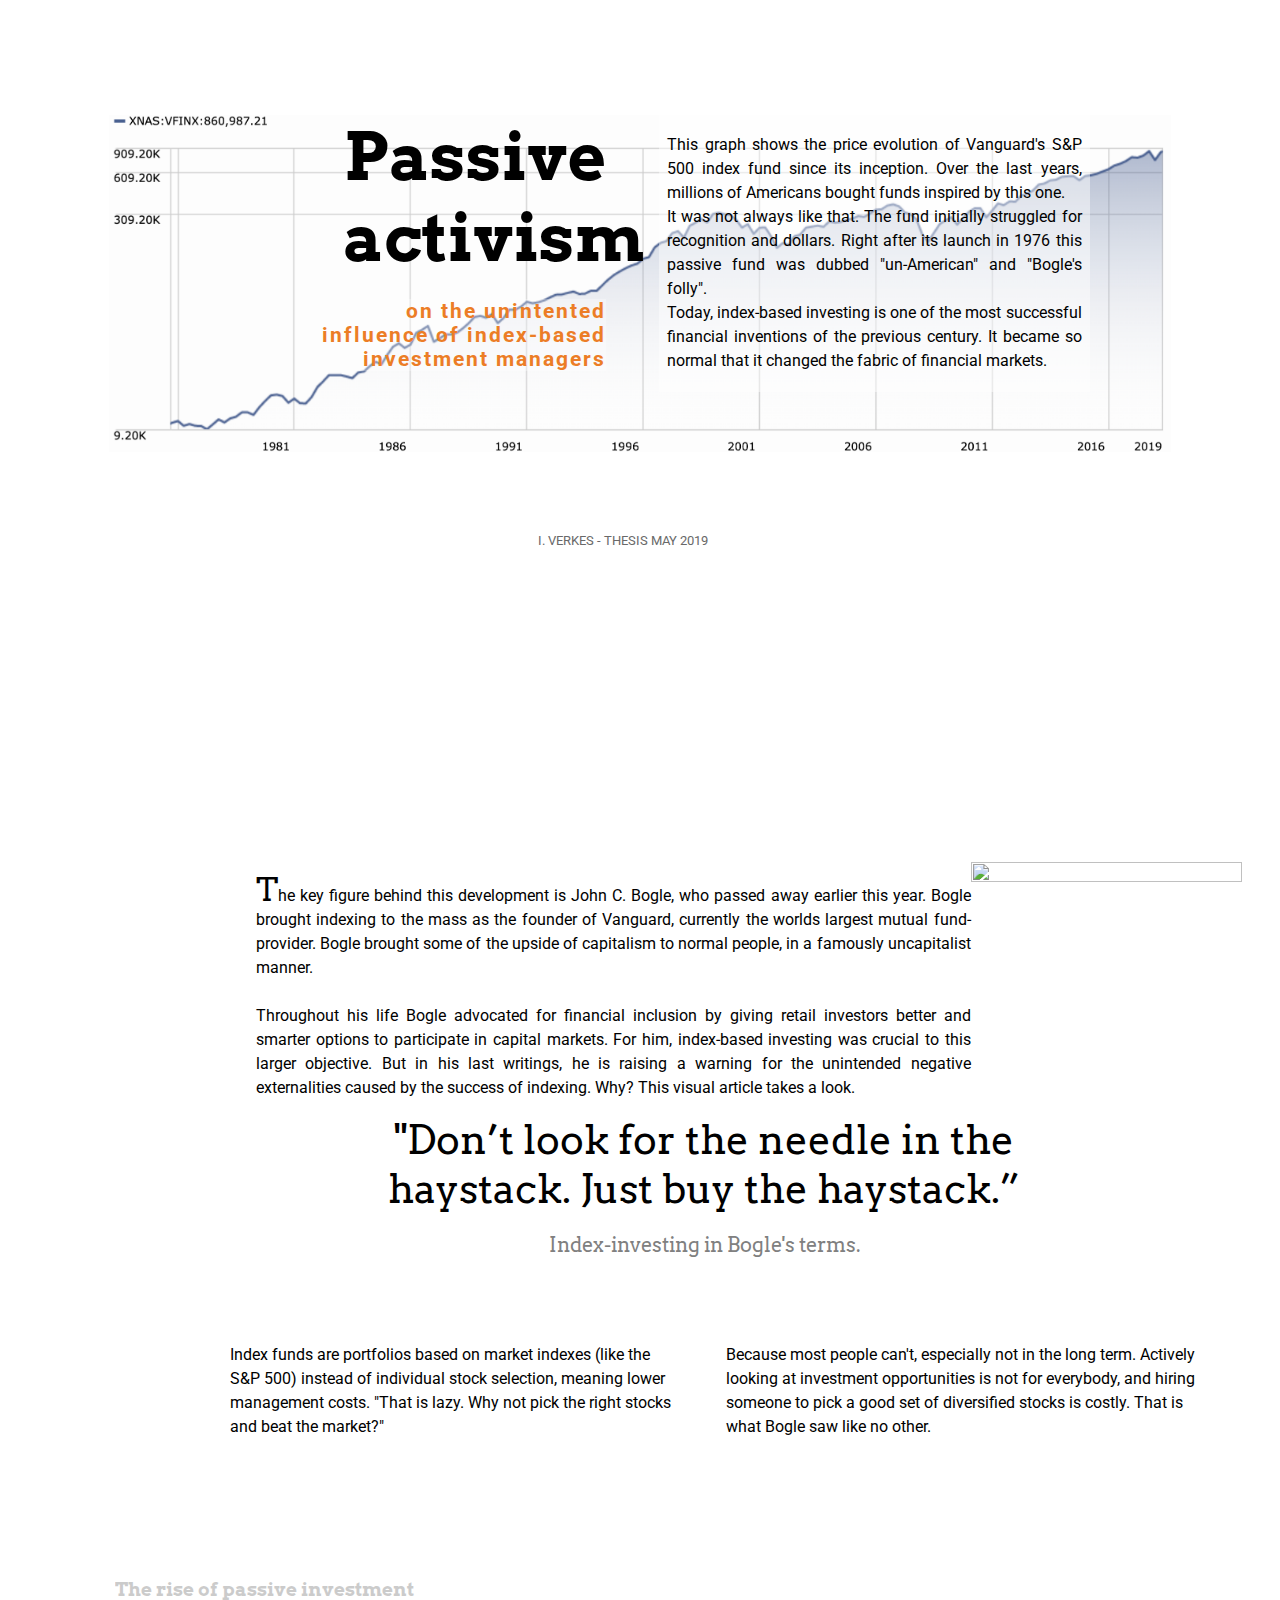
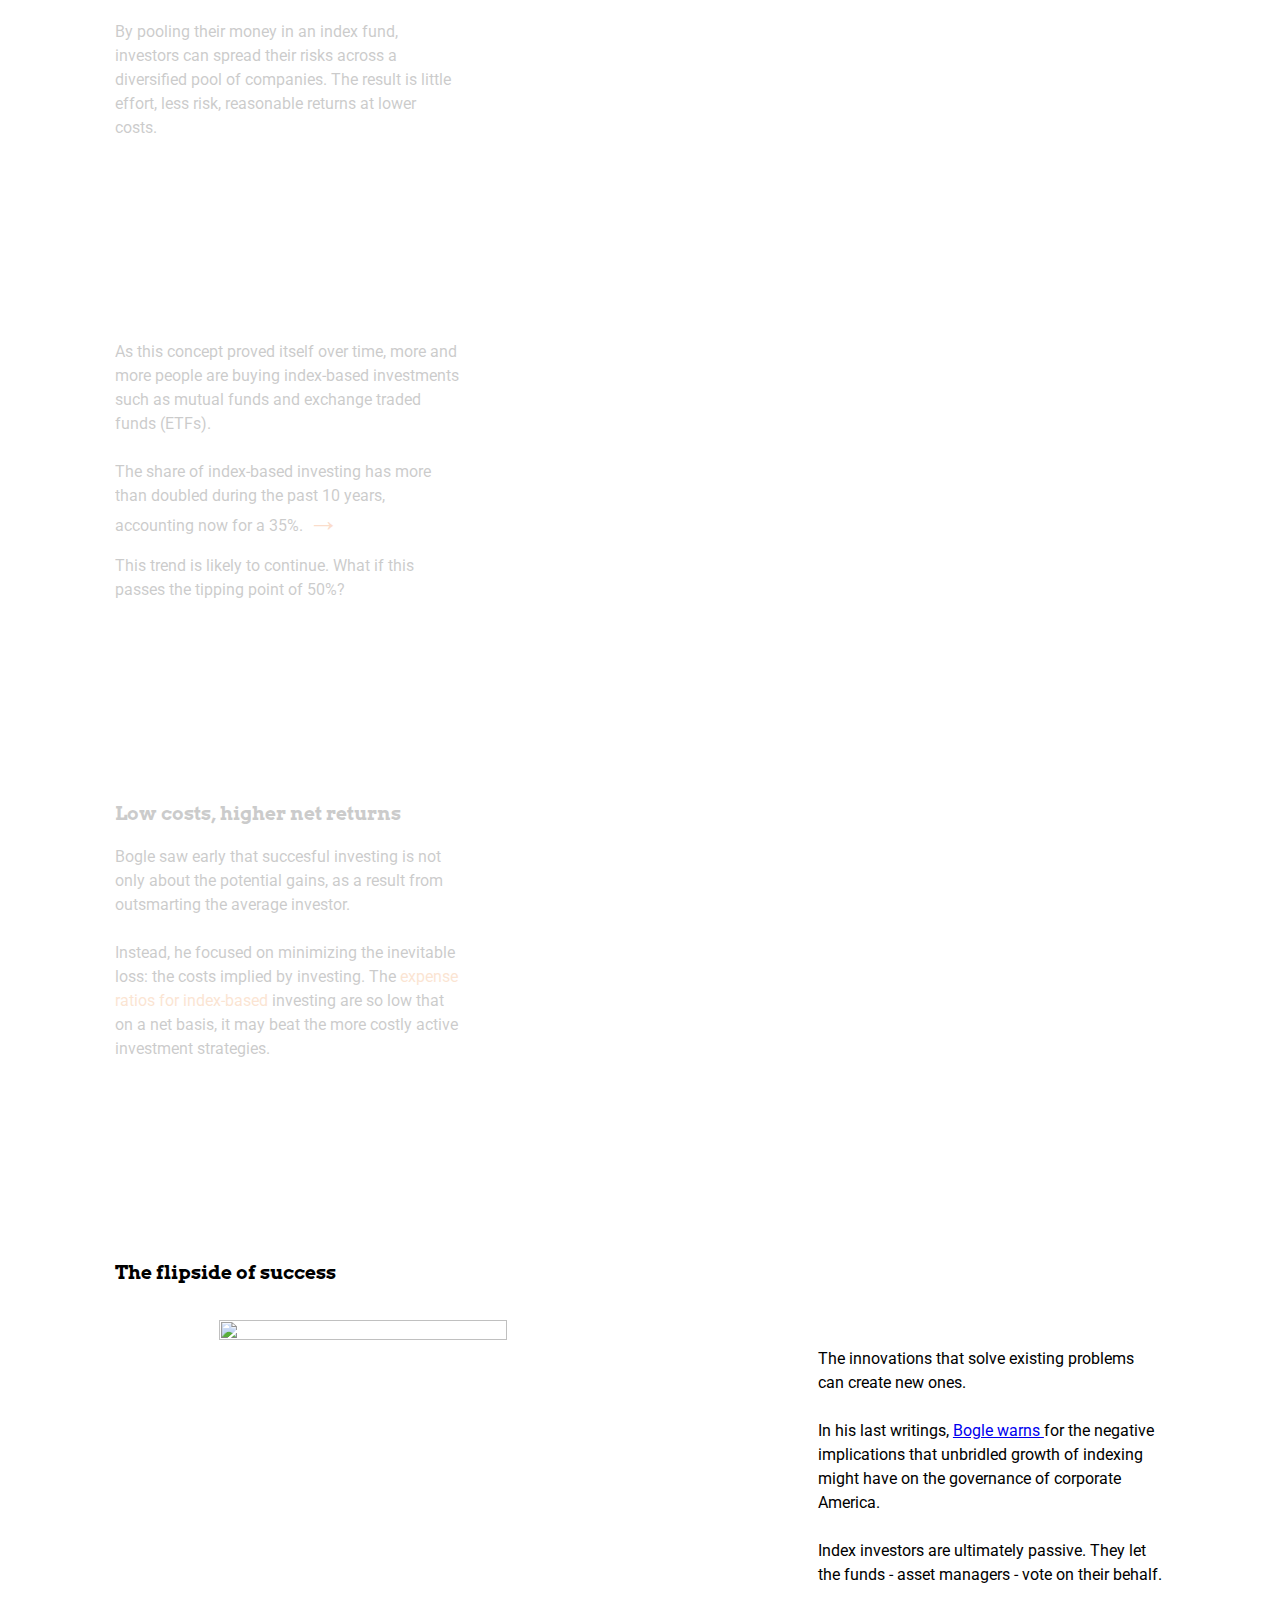
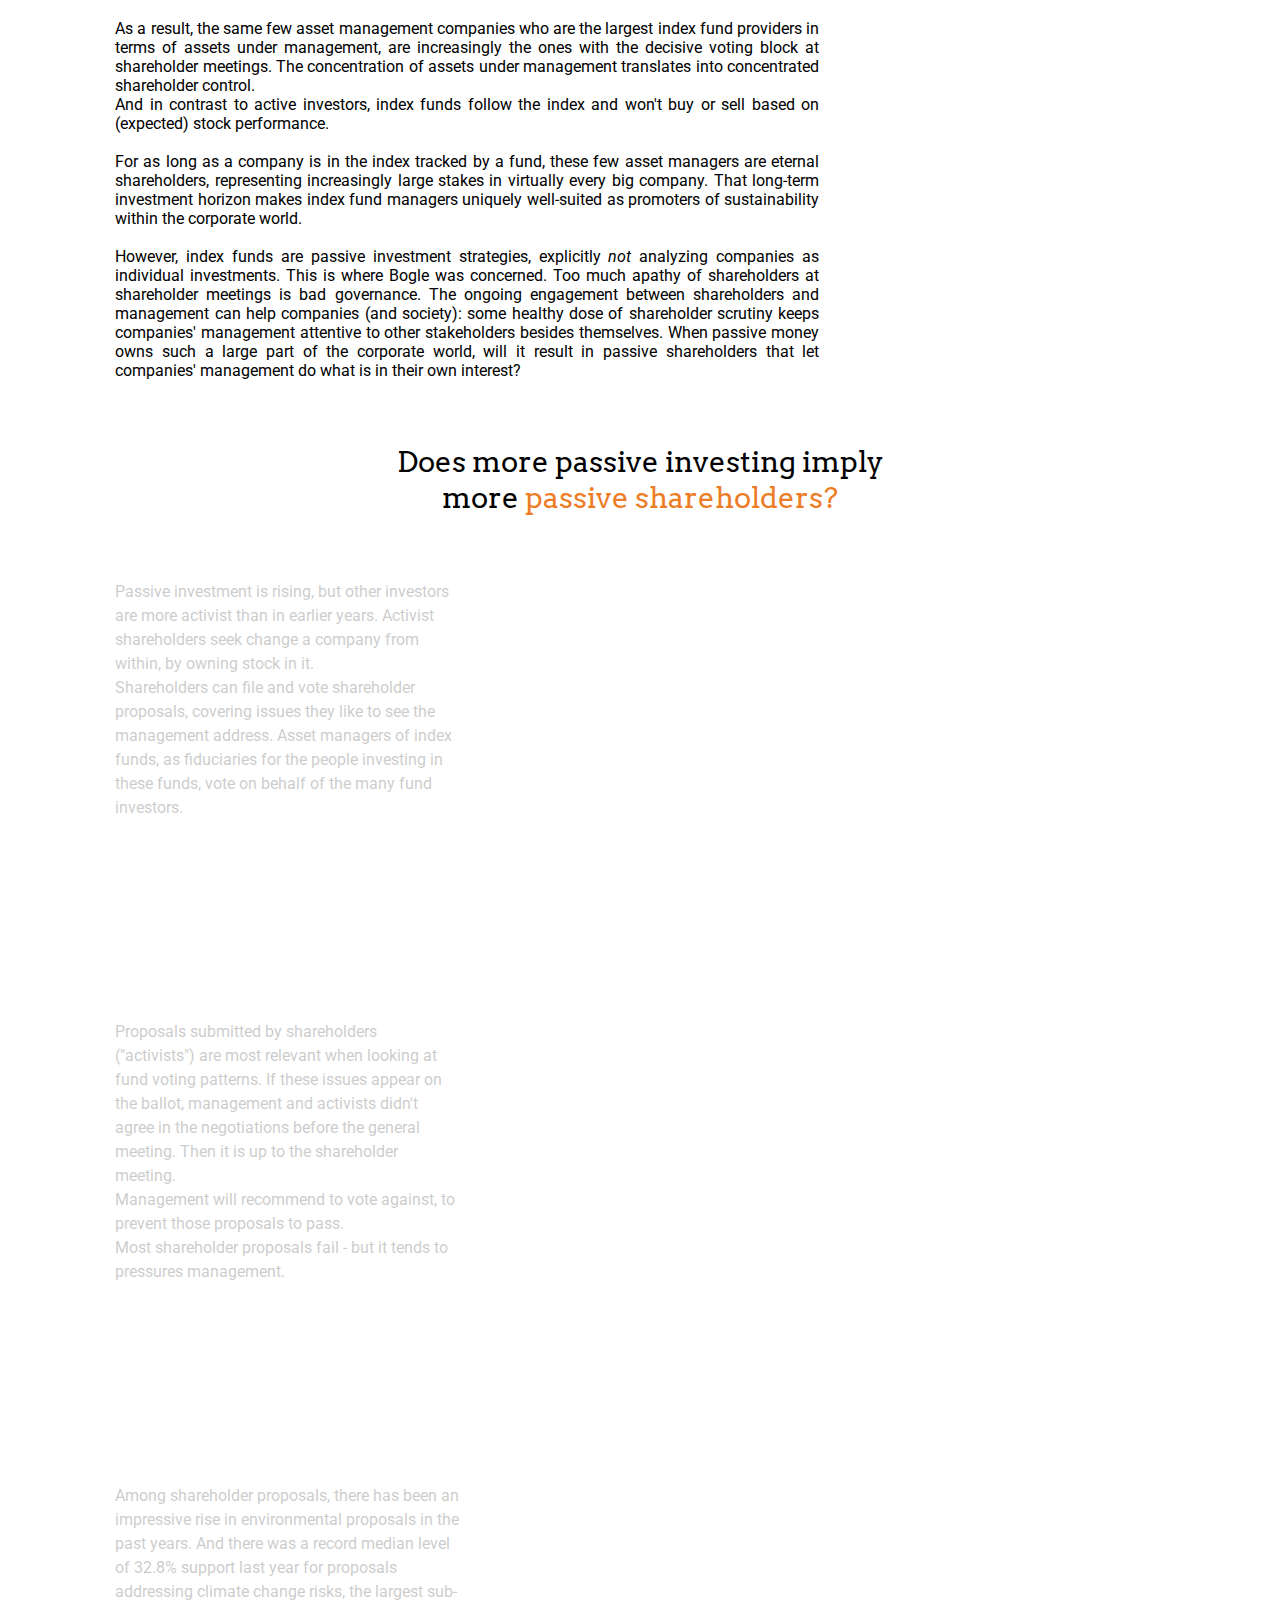
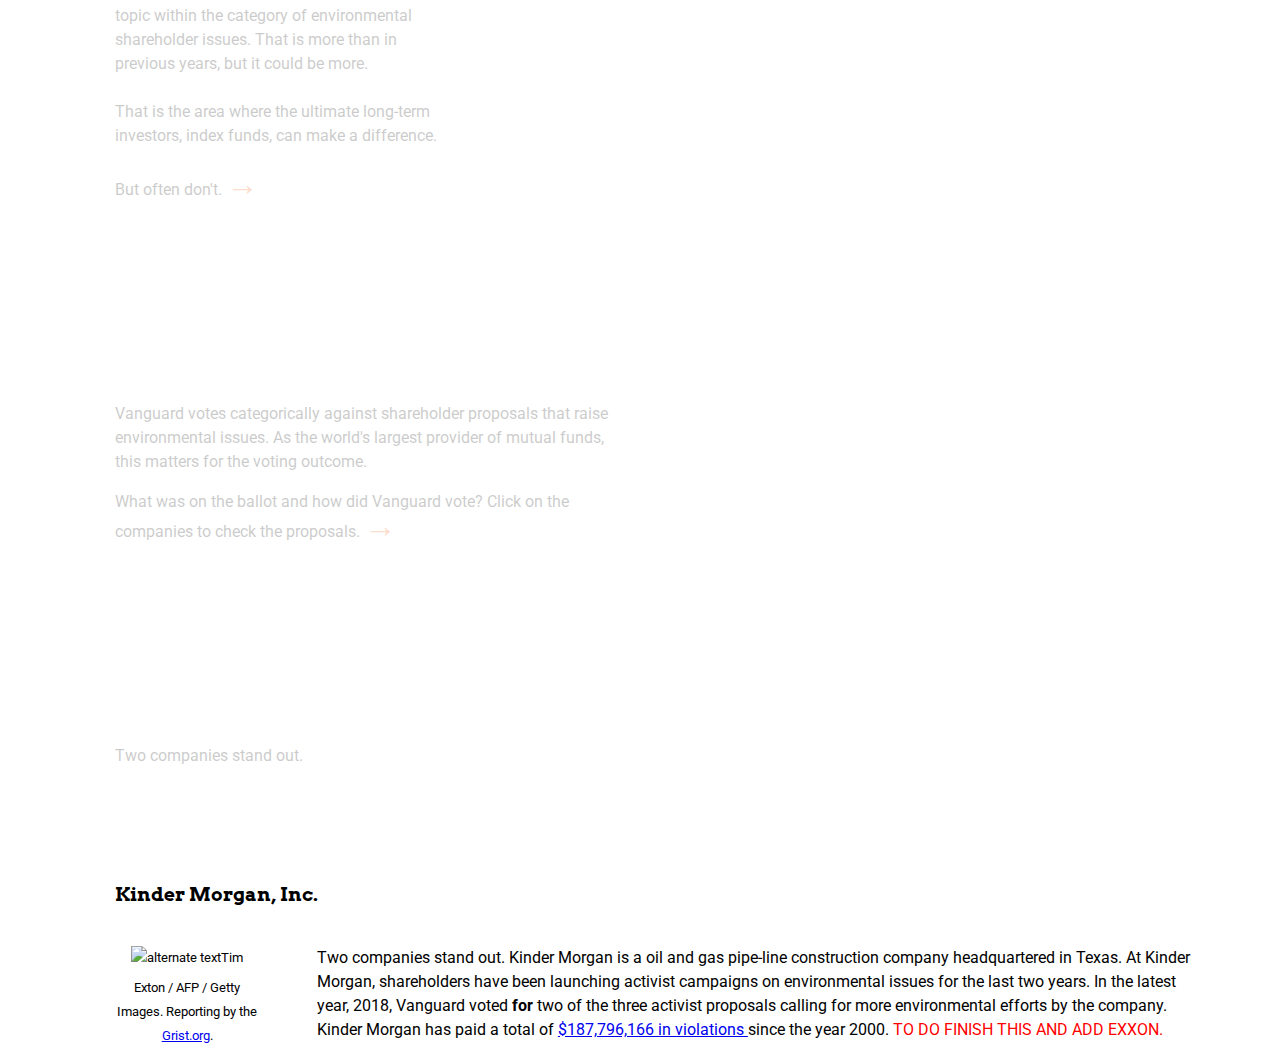
==== commit a3d34b61: "draft KM" ====
--- a/index.html
+++ b/index.html
@@ -116,11 +116,11 @@
         </div>
 
         <div id="Environ_proptexts_DIV" >
-            <p> Vanguard votes categorically against shareholder proposals that raise environmental issues. As the world's largest provider of mutual funds, this matters for the voting outcome. </p> What was on the ballot? Click on the companies to check the proposals. <span style="font-weight: bolder; font-size:xx-large; color: #ec5900"> →	</span></p>
+            <p> Vanguard votes categorically against shareholder proposals that raise environmental issues. As the world's largest provider of mutual funds, this matters for the voting outcome. </p> <p id="Environ_proptexts_para">What was on the ballot and how did Vanguard vote? Click on the companies to check the proposals. <span style="font-weight: bolder; font-size:xx-large; color: #ec5900"> →	</span></p>
         </div>
 
             <div>
-            <p id="Environ_proptexts_para">.<p>
+            Two companies stand out.
         </div>
 
     </div> <!--end of sections div-->
@@ -129,11 +129,21 @@
 
      <h3 id="title-concentration-graph2" class="graph-section-titles">Kinder Morgan, Inc.</h3>
     <div class="KMorgan-FLEX-div">
-        <img src="https://250y663rzu091q75lv1rfhsq-wpengine.netdna-ssl.com/wp-content/uploads/2017/11/9529856_web1_171124_LAT-file-of-KM-2015-protest.jpg" style="width: 30%; height: 30%">
-        <p>Two companies stand out. Kinder Morgan is a oil and gas pipe-line construction company headquartered in Texas. At Kinder Morgan, shareholders have been launching activist campaigns on environmental issues for the last two years. In the latest year, 2018, Vanguard voted <span style="font-weight: bolder">for</span> two of the three activist proposals calling for more environmental efforts by the company. </p>
-        <p> Kinder Morgan has paid a total of <a href= "https://violationtracker.goodjobsfirst.org/parent/kinder-morgan"> $187,796,166 in violations </a> since the year 2000.
-        lkjalkjsd;lfkajsd;lfkajs;dlfkjas;dlfkjas;dlfkjasd;lfkjasd;lfkjasd;lfkjasd;flkjasd;lfkjas;dflkajsd;flkajsdf;klajsf;aklsdjf;laksjdf;alsdkjf;
-        </p>
+
+
+     <!--<div style="width:image width px; font-size:80%; text-align:center;">-->
+        <!--<img src="https://grist.files.wordpress.com/2018/06/kayaktivists_resized.jpg?w=1200&h=675&crop=1" alt="KM Morgan protest 1" class="imageKM1" style="padding-bottom:1.5em" />Tim Exton / AFP / Getty Images. Retrieved from the <a href="https://grist.org/article/leaked-letter-kinder-morgan-broke-rules-for-months-during-trans-mountain-pipeline-construction/" >Grist.org</a>.-->
+    <!--</div>-->
+
+
+
+
+        <div style="font-size:80%; text-align:center;"><img src="https://grist.files.wordpress.com/2018/06/kayaktivists_resized.jpg?w=1200&h=675&crop=1"alt="alternate text" width= 600px style="padding-bottom:0.5em;" />Tim Exton / AFP / Getty Images. Reporting by the <a href="https://grist.org/article/leaked-letter-kinder-morgan-broke-rules-for-months-during-trans-mountain-pipeline-construction/" >Grist.org</a>.</div>
+
+
+        <div>Two companies stand out. Kinder Morgan is a oil and gas pipe-line construction company headquartered in Texas. At Kinder Morgan, shareholders have been launching activist campaigns on environmental issues for the last two years. In the latest year, 2018, Vanguard voted <span style="font-weight: bolder">for</span> two of the three activist proposals calling for more environmental efforts by the company. <br> Kinder Morgan has paid a total of <a href= "https://violationtracker.goodjobsfirst.org/parent/kinder-morgan"> $187,796,166 in violations </a> since the year 2000.
+            <span style= "color: red"> TO DO FINISH THIS AND ADD EXXON.</span>
+        </div>
     </div>
 
 
--- a/css/style.css
+++ b/css/style.css
@@ -258,13 +258,22 @@
 .KMorgan-FLEX-div {
     display: flex;
     flex-direction: row;
-    margin-left: 9%;
+    margin: 3% 0 0 9%;
     max-width: 90%;
     line-height: 1.5em;
 }
 .KMorgan-FLEX-div div {
-    max-width: 40%;
-}
+
+    margin: 0 5% 0 0;
+}
+
+.imageKM1 #text{
+    font-size: x-small
+}
+
+
+
+
 
 #main-title {
     /* HOW DID THE MAIN ASSET MANAGERS VOTE? */
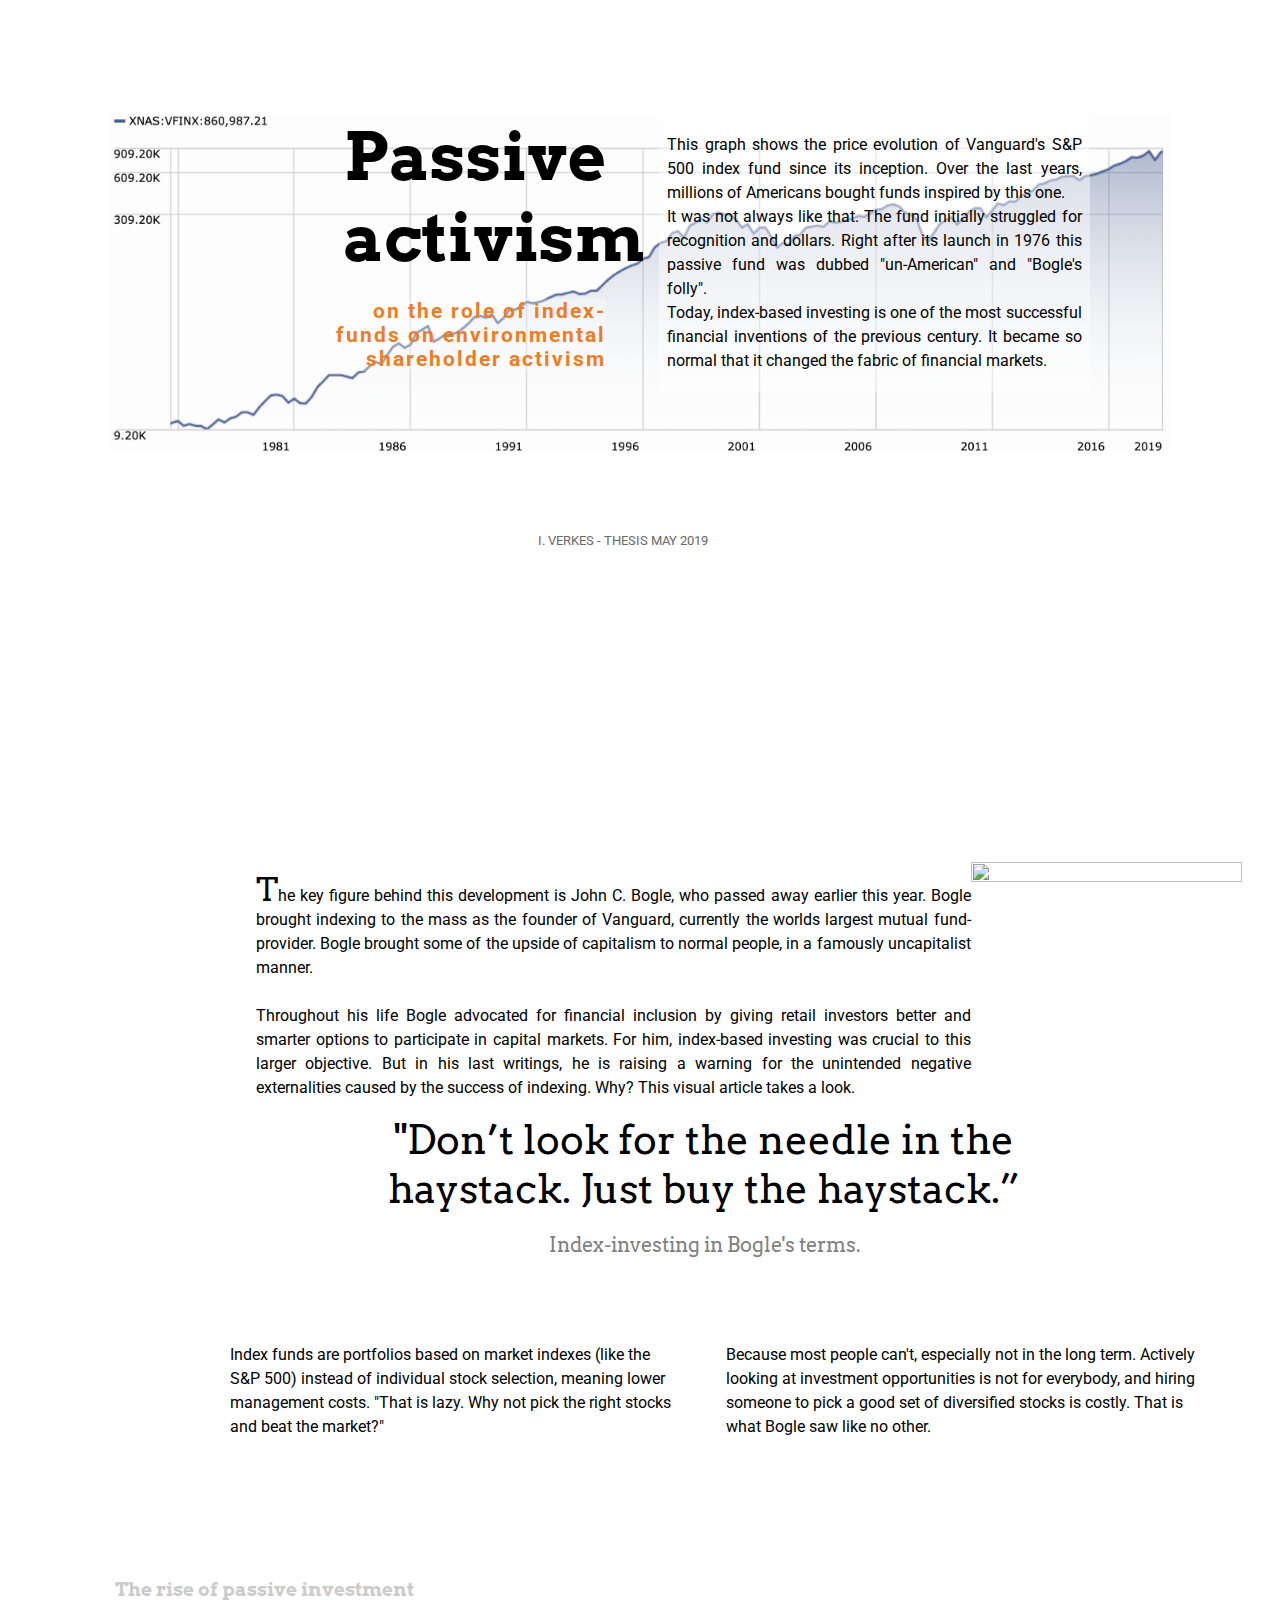
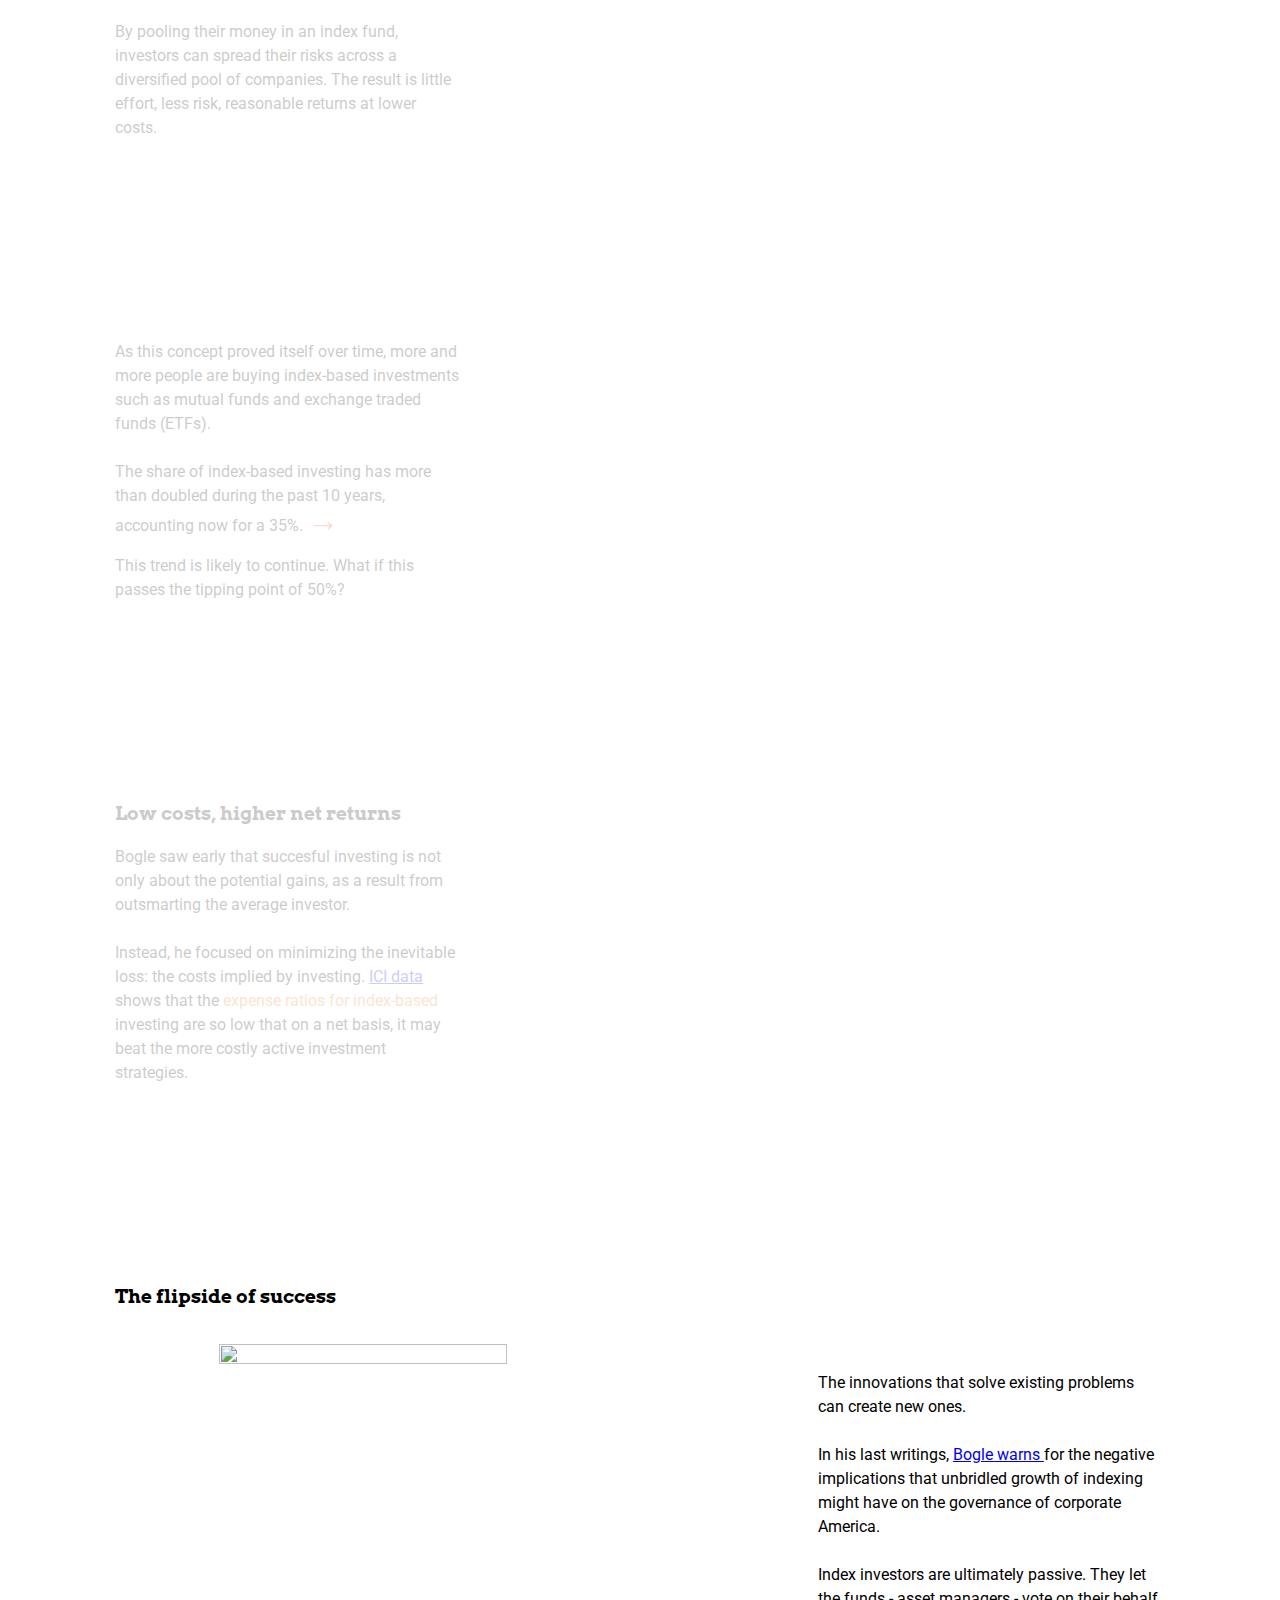
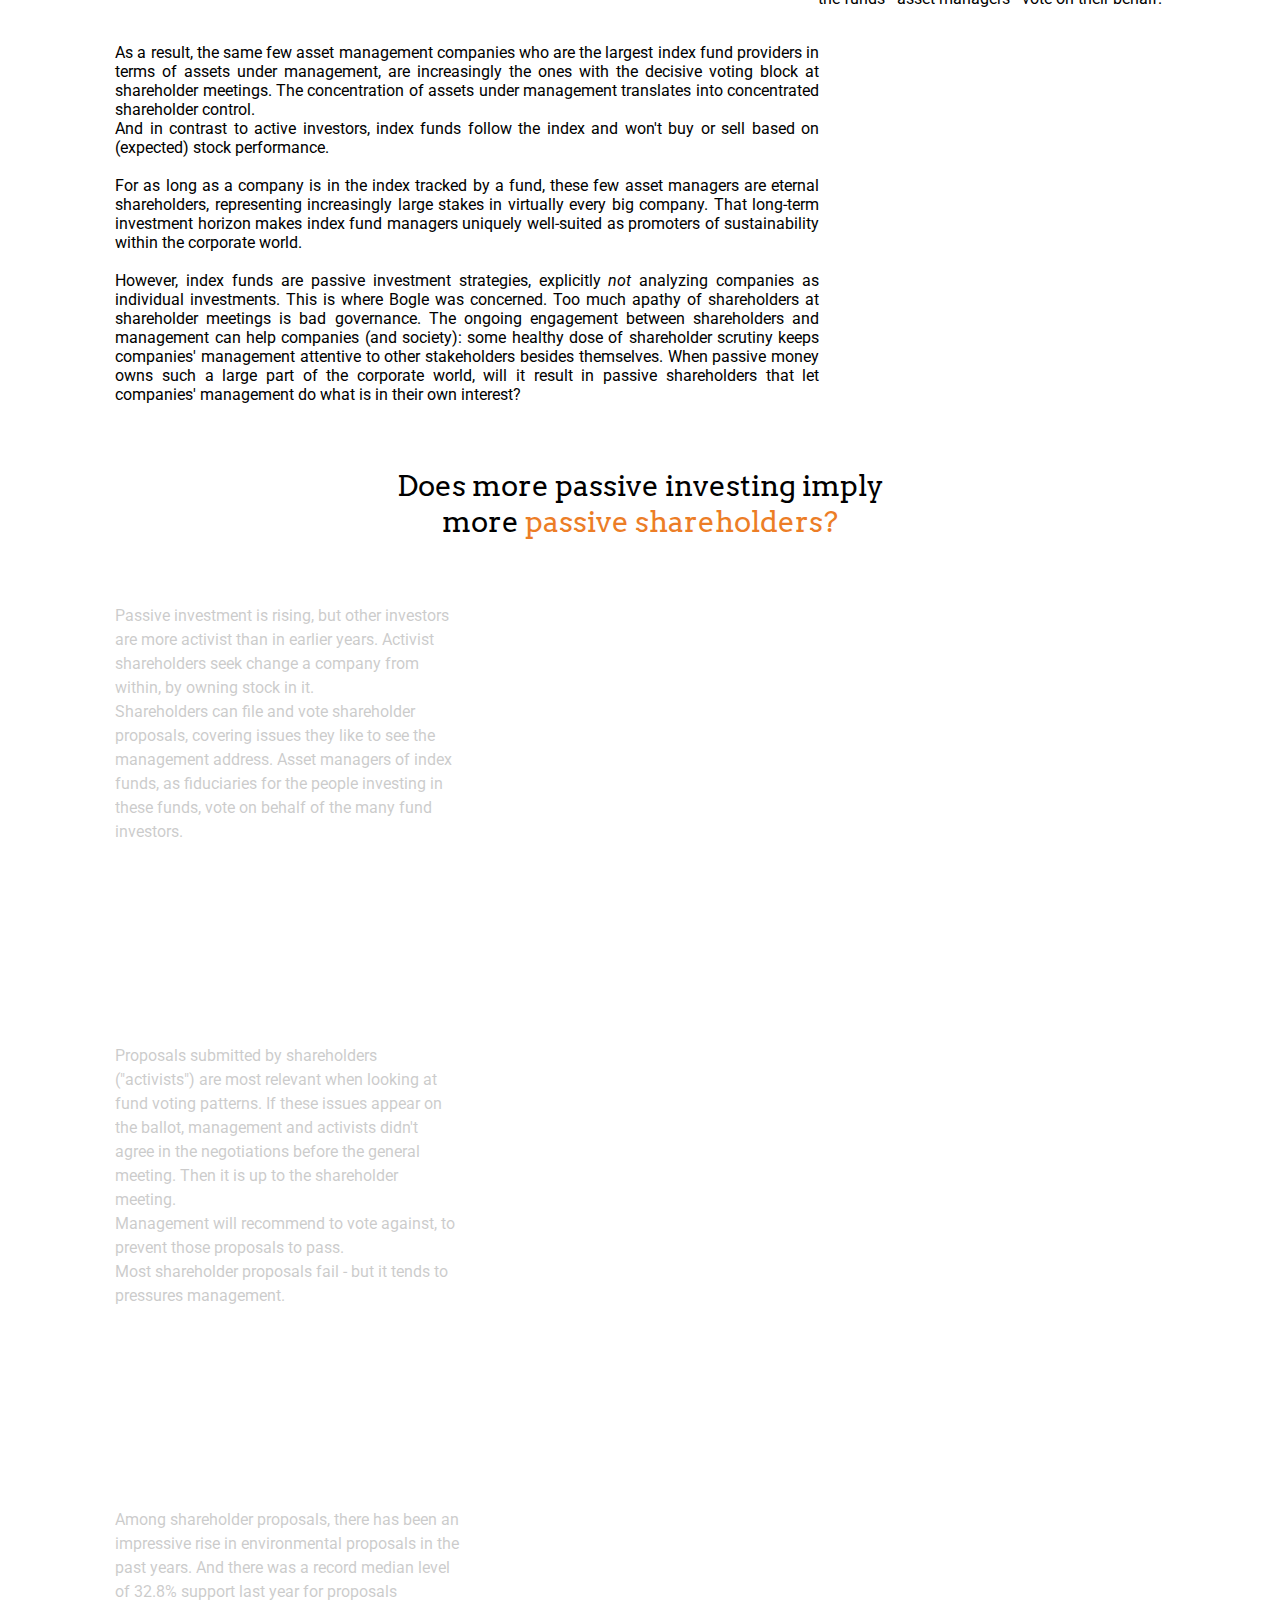
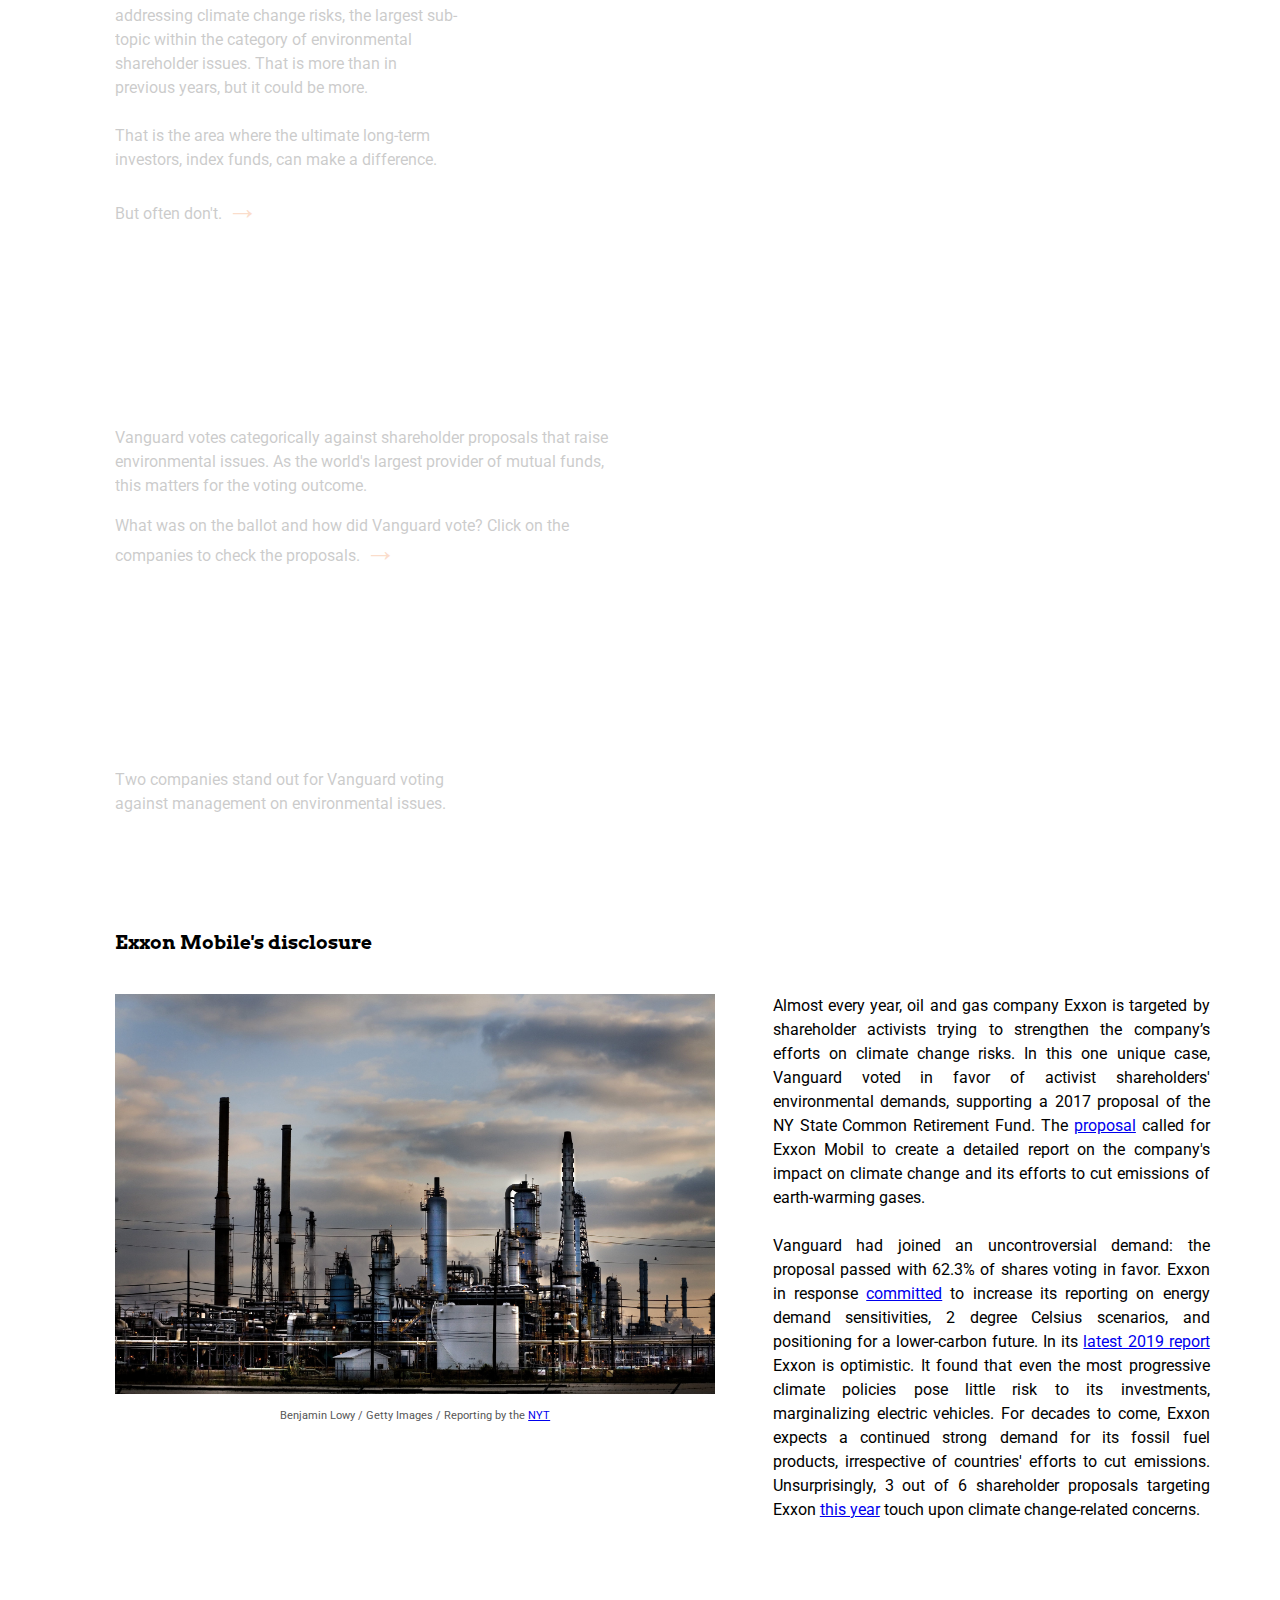
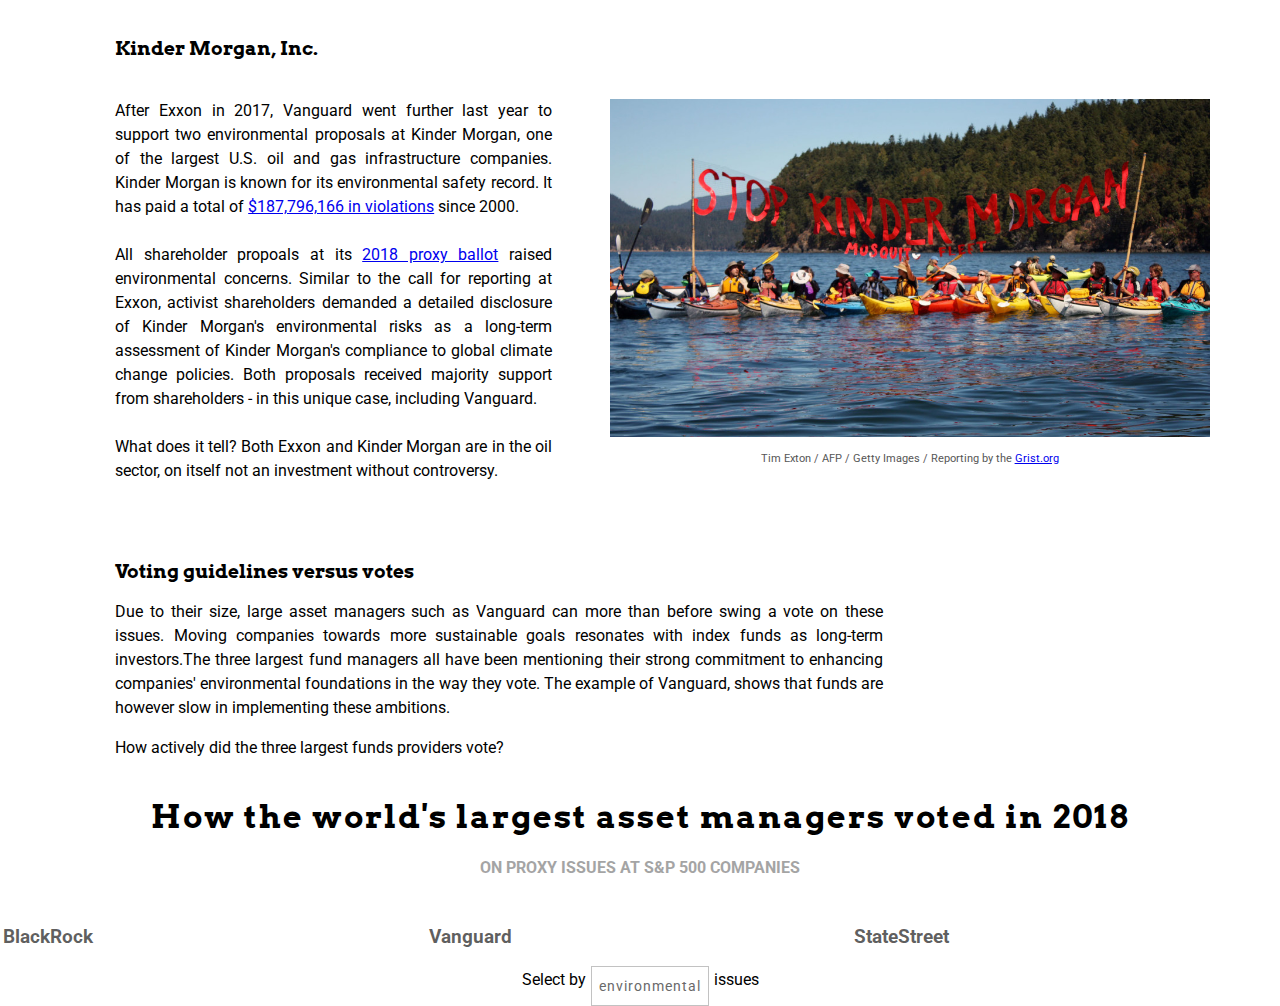
==== commit d7985575: "middayupdate" ====
--- a/index.html
+++ b/index.html
@@ -19,7 +19,7 @@
     <div class="header-class">
         <div class="header-Big_title">
                 <h1>Passive activism</h1>
-                <h3>on the unintented influence of index-based investment managers</h3>
+                <h3>on the role of index-funds on environmental shareholder activism</h3>
             </div>
             <div class="intro-container">
                 <p>This graph shows the price evolution of Vanguard's S&P 500 index fund since its inception. Over the last years, millions of Americans bought funds inspired by this one. <br>It was not always like that. The fund initially struggled for recognition and dollars. Right after its launch in 1976 this passive fund was dubbed "un-American" and "Bogle's folly". <br> Today, index-based investing is one of the most successful financial inventions of the previous century. It became so normal that it changed the fabric of financial markets.</p>
@@ -74,7 +74,7 @@
 
         <div>
             <h3 class="graph-section-titles">Low costs,  higher net returns</h3>
-            Bogle saw early that succesful investing is not only about the potential gains, as a result from outsmarting the average investor. <br><br> Instead, he focused on minimizing the inevitable loss: the costs implied by investing. The <span style = "color:#ec7d26" > expense ratios for index-based </span> investing are so low that on a net basis, it may beat the more costly active investment strategies.
+            Bogle saw early that succesful investing is not only about the potential gains, as a result from outsmarting the average investor. <br><br> Instead, he focused on minimizing the inevitable loss: the costs implied by investing. <a href="https://www.ici.org/pressroom/news/19_news_fundfees"> ICI data </a> shows that the <span style = "color:#ec7d26" > expense ratios for index-based </span> investing are so low that on a net basis, it may beat the more costly active investment strategies.
         </div>
 
     </div> <!--end of sections div-->
@@ -120,101 +120,96 @@
         </div>
 
             <div>
-            Two companies stand out.
+            Two companies stand out for Vanguard voting against management on environmental issues.
         </div>
 
     </div> <!--end of sections div-->
 
 </div> <!--end of container div-->
 
-     <h3 id="title-concentration-graph2" class="graph-section-titles">Kinder Morgan, Inc.</h3>
+<h3 id="title-concentration-graph2" class="graph-section-titles">Exxon Mobile's disclosure</h3>
+<div class="Exxon-FLEX-div">
+    <div style="font-size:70%; color: #565656; text-align:center;"><img src="Data/img/exxo.jpg"alt="Exxon mobile" width= 600px style="padding-bottom:0.1em;" />Benjamin Lowy / Getty Images / Reporting by the <a href="https://www.nytimes.com/2018/02/02/climate/exxon-global-warming.html">NYT</a>
+    </div>
+    <div>Almost every year, oil and gas company Exxon is targeted by shareholder activists trying to strengthen the company’s efforts on climate change risks. In this one unique case, Vanguard voted in favor of activist shareholders' environmental demands, supporting a 2017 proposal of the NY State Common Retirement Fund. The <a href="https://www.sec.gov/Archives/edgar/data/34088/000119312517122538/d182248ddef14a.htm#toc182248_23"> proposal</a> called for Exxon Mobil to create a detailed report on the company's impact on climate change and its efforts to cut emissions of earth-warming gases. <br> <br>
+ Vanguard had joined an uncontroversial demand: the proposal passed with 62.3% of shares voting in favor. Exxon in response <a href="https://www.osc.state.ny.us/press/releases/dec17/exxon-agreement-letter.pdf"> committed</a> to increase its reporting on energy demand sensitivities, 2 degree Celsius scenarios, and positioning for a lower-carbon future. In its <a href="https://corporate.exxonmobil.com/-/media/Global/Files/energy-and-carbon-summary/Energy-and-carbon-summary.pdf"> latest 2019 report</a> Exxon is optimistic. It found that even the most progressive climate policies pose little risk to its investments, marginalizing electric vehicles. For decades to come, Exxon expects a continued strong demand for its fossil fuel products, irrespective of countries' efforts to cut emissions. Unsurprisingly, 3 out of 6 shareholder proposals targeting Exxon <a href="https://corporate.exxonmobil.com/-/media/global/files/investor-relations/annual-meeting-materials/proxy-materials/2019-proxy-statement.pdf">this year</a> touch upon climate change-related concerns.
+    </div>
+</div> <!--end KM flex div-->
+
+
+     <h3 id="title-concentration-graph3" class="graph-section-titles">Kinder Morgan, Inc.</h3>
     <div class="KMorgan-FLEX-div">
 
-
-     <!--<div style="width:image width px; font-size:80%; text-align:center;">-->
-        <!--<img src="https://grist.files.wordpress.com/2018/06/kayaktivists_resized.jpg?w=1200&h=675&crop=1" alt="KM Morgan protest 1" class="imageKM1" style="padding-bottom:1.5em" />Tim Exton / AFP / Getty Images. Retrieved from the <a href="https://grist.org/article/leaked-letter-kinder-morgan-broke-rules-for-months-during-trans-mountain-pipeline-construction/" >Grist.org</a>.-->
-    <!--</div>-->
-
-
-
-
-        <div style="font-size:80%; text-align:center;"><img src="https://grist.files.wordpress.com/2018/06/kayaktivists_resized.jpg?w=1200&h=675&crop=1"alt="alternate text" width= 600px style="padding-bottom:0.5em;" />Tim Exton / AFP / Getty Images. Reporting by the <a href="https://grist.org/article/leaked-letter-kinder-morgan-broke-rules-for-months-during-trans-mountain-pipeline-construction/" >Grist.org</a>.</div>
-
-
-        <div>Two companies stand out. Kinder Morgan is a oil and gas pipe-line construction company headquartered in Texas. At Kinder Morgan, shareholders have been launching activist campaigns on environmental issues for the last two years. In the latest year, 2018, Vanguard voted <span style="font-weight: bolder">for</span> two of the three activist proposals calling for more environmental efforts by the company. <br> Kinder Morgan has paid a total of <a href= "https://violationtracker.goodjobsfirst.org/parent/kinder-morgan"> $187,796,166 in violations </a> since the year 2000.
-            <span style= "color: red"> TO DO FINISH THIS AND ADD EXXON.</span>
-        </div>
-    </div>
-
-
-
-
-    <!--<div class="concentration-graph">-->
-            <!--<h3 class="graph-section-titles"> Voting guidelines versus votes</h3>-->
-            <!--<p>Large asset managers can more than before swing a vote on these issues, moving companies towards more sustainable goals resonates with index funds as long-term investors. <br> <br>The 3 largest fund managers all mention their strong commitment to enhancing companies' environmental foundations.</p>-->
-        <!--</div>-->
-
-
-
-
-
-
-
-
-
-
-
-    <!--<A NAME="skipIntroLINK"></A>-->
-    <!--<div class='container-title'>-->
-        <!--<h1 id="main-title">How the world's largest asset managers voted in 2018</h1>-->
-        <!--<h4 id="subtitle">on proxy issues at S&P 500 companies</h4>-->
-
-    <!--</div>-->
-
-    <!--<div class='container-all-graphs'>-->
-
-        <!--<div class='container-graph'>-->
-            <!--<h3 class="GraphFundTitle">BlackRock</h3>-->
-            <!--<div id="graph1"></div>-->
-        <!--</div>-->
-
-        <!--<div class='container-graph'>-->
-            <!--<h3 class="GraphFundTitle">Vanguard</h3>-->
-            <!--<div id="graph2"></div>-->
-        <!--</div>-->
-
-        <!--<div class='container-graph'>-->
-            <!--<h3 class="GraphFundTitle">StateStreet</h3>-->
-            <!--<div id="graph3"></div>-->
-        <!--</div>-->
-
-    <!--</div>-->
-
-    <!--<div class='container-graph'>-->
-        <!--<div id="propText"></div>-->
-    <!--</div>-->
-
-    <!--<div class='container-controls'>-->
-        <!--<div class="slider">-->
-            <!--<div> <p id="value-step"></p></div>-->
-            <!--<div> <div id="slider-step"></div></div>-->
-        <!--</div>-->
-
-        <!--<div class='container-issues'>-->
-            <!--<p class="issue-text">Select by </p>-->
-            <!--<button class="button" id="environ_btn">-->
-                <!--environmental-->
-            <!--</button>-->
-            <!--<p class ="issue-text">issues</p>-->
-        <!--</div>-->
-
-    <!--</div>-->
-
-<!--</body>-->
-
-
-
-    <!--<script src="js/js_index2.js"></script>-->
+        <div>After Exxon in 2017, Vanguard went further last year to support two environmental proposals at Kinder Morgan, one of the largest U.S. oil and gas infrastructure companies. Kinder Morgan is known for its environmental safety record. It has paid a total of <a href= "https://violationtracker.goodjobsfirst.org/parent/kinder-morgan">$187,796,166 in violations</a> since 2000. <br><br> All shareholder propoals at its <a href="https://www.sec.gov/Archives/edgar/data/1506307/000104746918002313/a2234931zdef14a.htm">2018 proxy ballot</a> raised environmental concerns.
+Similar to the call for reporting at Exxon, activist shareholders demanded a detailed disclosure of Kinder Morgan's environmental risks as a long-term assessment of Kinder Morgan's compliance to global climate change policies. Both proposals received majority support from shareholders - in this unique case, including Vanguard. <br><br> What does it tell? Both Exxon and Kinder Morgan are in the oil sector, on itself not an investment without controversy.
+        </div>
+        <div style="font-size:70%; color: #565656; text-align:center;"><img src="Data/img/KMactivist.jpg"alt="KM activists" width= 600px style="padding-bottom:0.1em;" />Tim Exton / AFP / Getty Images / Reporting by the <a href="https://grist.org/article/leaked-letter-kinder-morgan-broke-rules-for-months-during-trans-mountain-pipeline-construction/" >Grist.org</a>
+        </div>
+    </div> <!--end KM flex div-->
+
+<h3 id="title-concentration-graph4"> Voting guidelines versus votes</h3>
+<div class="FLEXdiv_beforeBiggraph">
+    <div> <p> Due to their size, large asset managers such as Vanguard can more than before swing a vote on these issues. Moving companies towards more sustainable goals resonates with index funds as long-term investors.The three largest fund managers all have been mentioning their strong commitment to enhancing companies' environmental foundations in the way they vote. The example of Vanguard, shows that funds are however slow in implementing these ambitions.</p> <p>How actively did the three largest funds providers vote?</p>
+    </div>
+    </div>
+</div>
+
+
+
+
+
+
+    <A NAME="skipIntroLINK"></A>
+    <div class='container-title'>
+        <h1 id="main-title">How the world's largest asset managers voted in 2018</h1>
+        <h4 id="subtitle">on proxy issues at S&P 500 companies</h4>
+
+    </div>
+
+    <div class='container-all-graphs'>
+
+        <div class='container-graph'>
+            <h3 class="GraphFundTitle">BlackRock</h3>
+            <div id="graph1"></div>
+        </div>
+
+        <div class='container-graph'>
+            <h3 class="GraphFundTitle">Vanguard</h3>
+            <div id="graph2_1"></div>
+        </div>
+
+        <div class='container-graph'>
+            <h3 class="GraphFundTitle">StateStreet</h3>
+            <div id="graph3"></div>
+        </div>
+
+    </div>
+
+    <div class='container-graph'>
+        <div id="propText"></div>
+    </div>
+
+    <div class='container-controls'>
+        <div class="slider">
+            <div> <p id="value-step"></p></div>
+            <div> <div id="slider-step"></div></div>
+        </div>
+
+        <div class='container-issues'>
+            <p class="issue-text">Select by </p>
+            <button class="button" id="environ_btn">
+                environmental
+            </button>
+            <p class ="issue-text">issues</p>
+        </div>
+
+    </div>
+
+</body>
+
+
+
+    <script src="js/js_index2.js"></script>
     <script src="js/script2_scrollback.js"></script>
 
 </html>
--- a/css/style.css
+++ b/css/style.css
@@ -200,9 +200,9 @@
 
 /* part on concentration hereafter */
 
-#title-concentration-graph, #title-concentration-graph2 {
+#title-concentration-graph, #title-concentration-graph2, #title-concentration-graph3, #title-concentration-graph4 {
     margin: 9% 0 0 9%;
-
+    font-family: 'Arvo', serif;
 }
 .concentration-graph {
     display: flex;
@@ -262,8 +262,9 @@
     max-width: 90%;
     line-height: 1.5em;
 }
+
 .KMorgan-FLEX-div div {
-
+    text-align: justify;
     margin: 0 5% 0 0;
 }
 
@@ -272,8 +273,32 @@
 }
 
 
-
-
+.Exxon-FLEX-div {
+    display: flex;
+    flex-direction: row;
+    margin: 3% 0 0 9%;
+    max-width: 90%;
+    line-height: 1.5em;
+}
+.Exxon-FLEX-div div {
+    text-align: justify;
+    margin: 0 5% 0 0;
+    justify-content: flex-start;
+}
+
+#title-concentration-graph4 {
+    margin: 6% 0 0 9%;
+    font-family: 'Arvo', serif;
+}
+
+.FLEXdiv_beforeBiggraph {
+    display: flex;
+    flex-direction: row;
+    margin: 0 0 0 9%;
+    text-align: justify;
+    max-width: 60%;
+    line-height: 1.5em;
+}
 
 #main-title {
     /* HOW DID THE MAIN ASSET MANAGERS VOTE? */
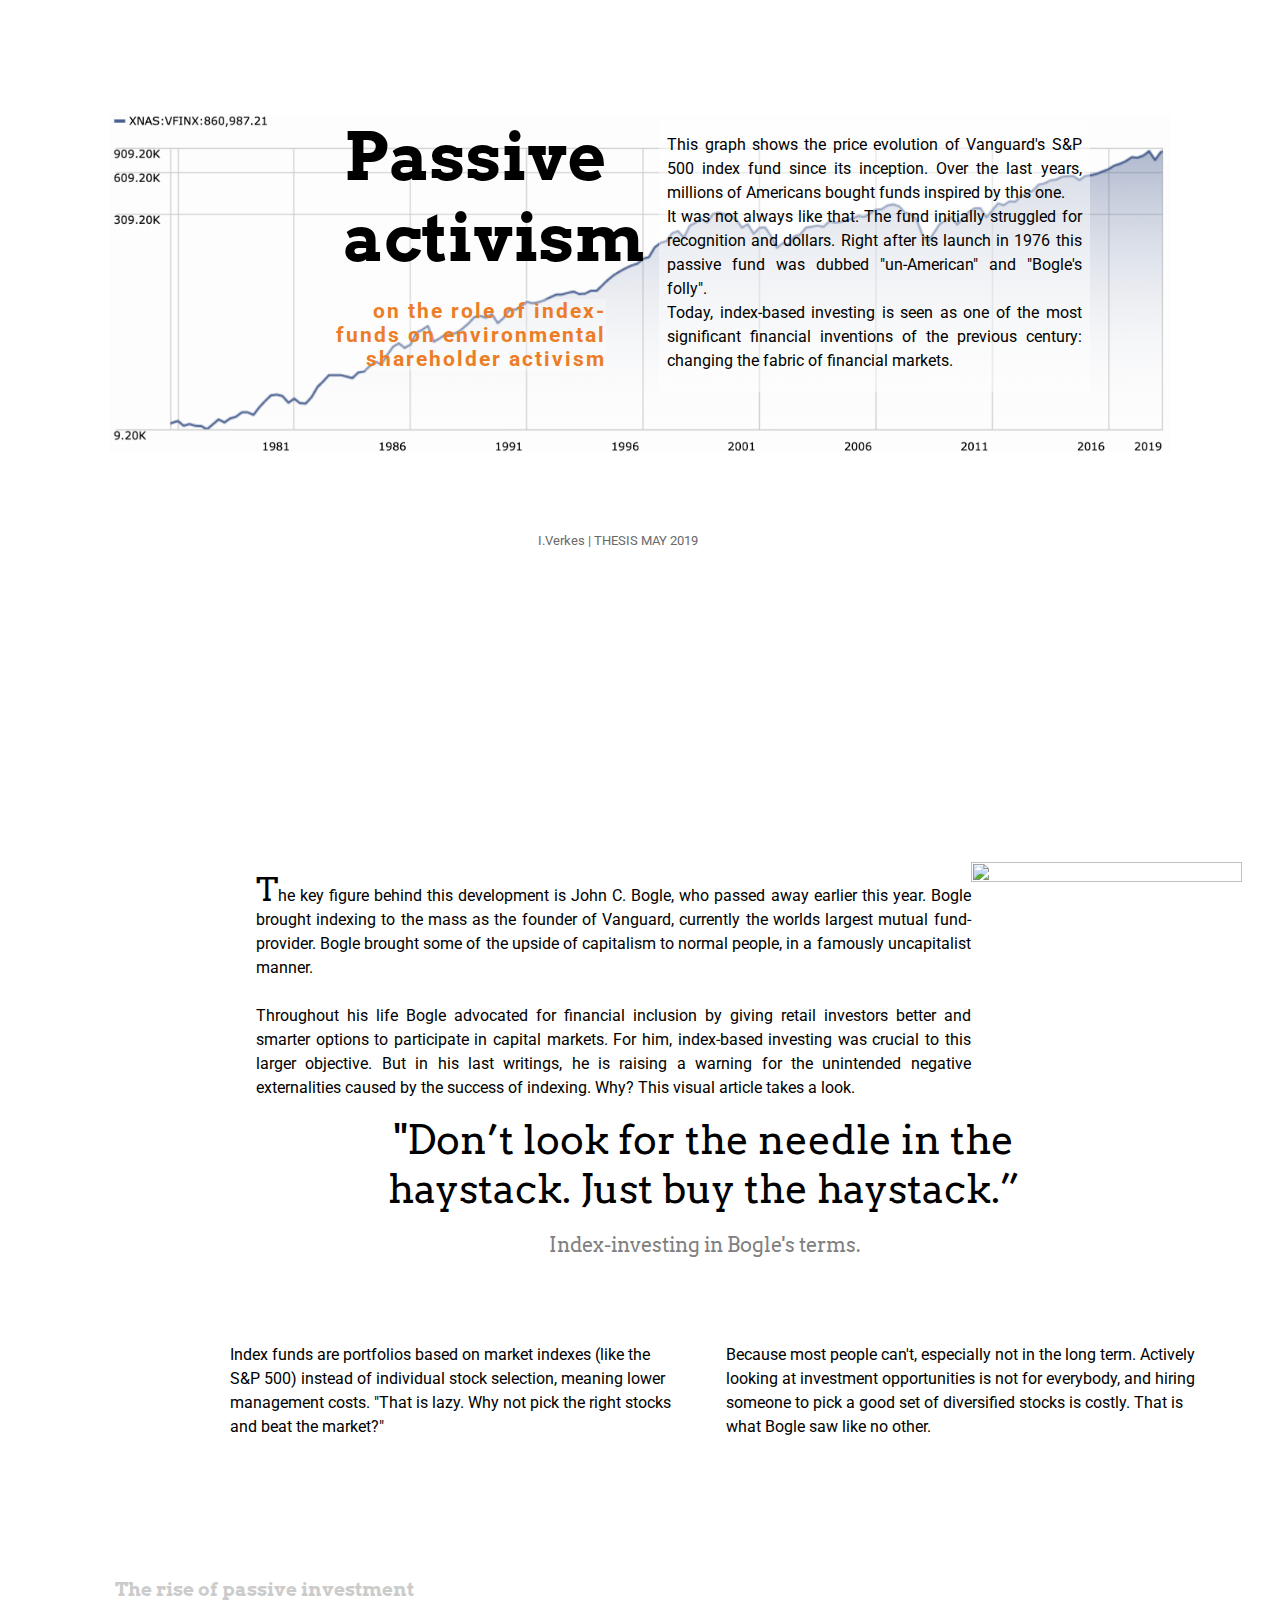
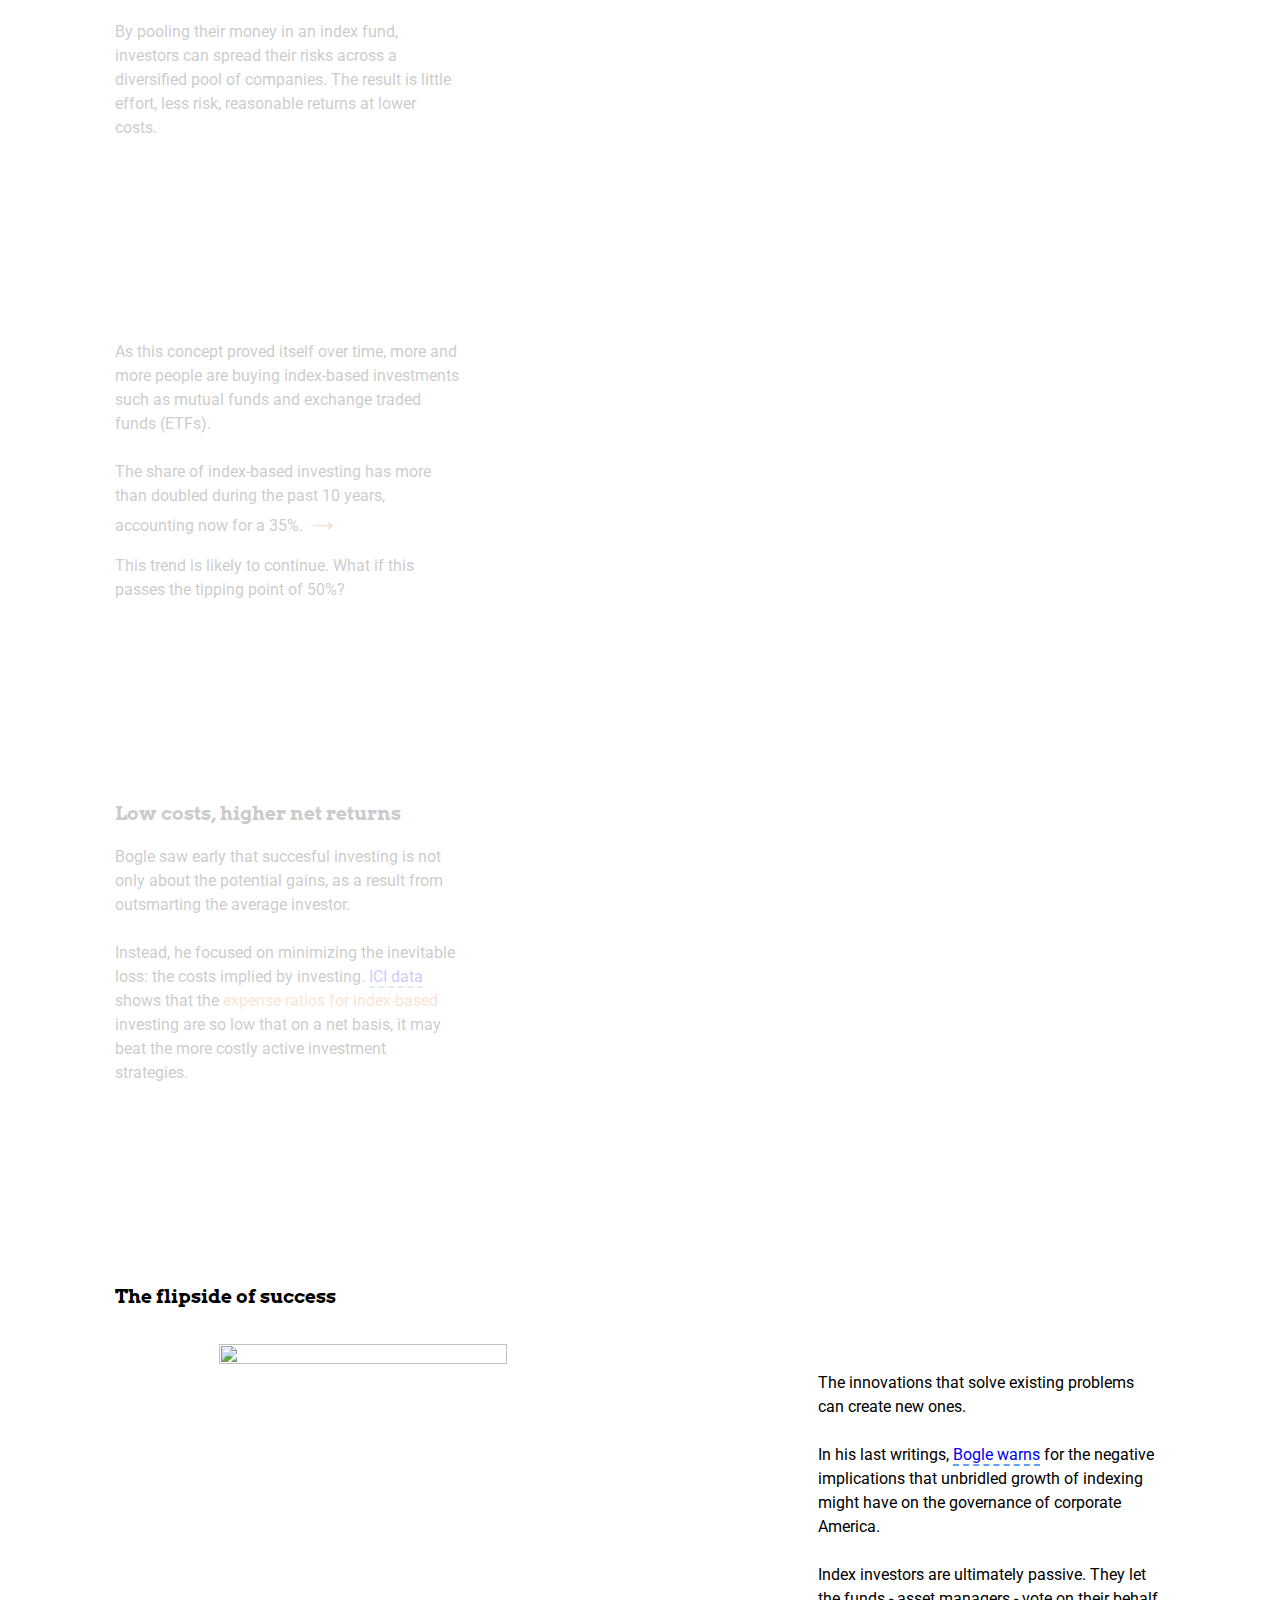
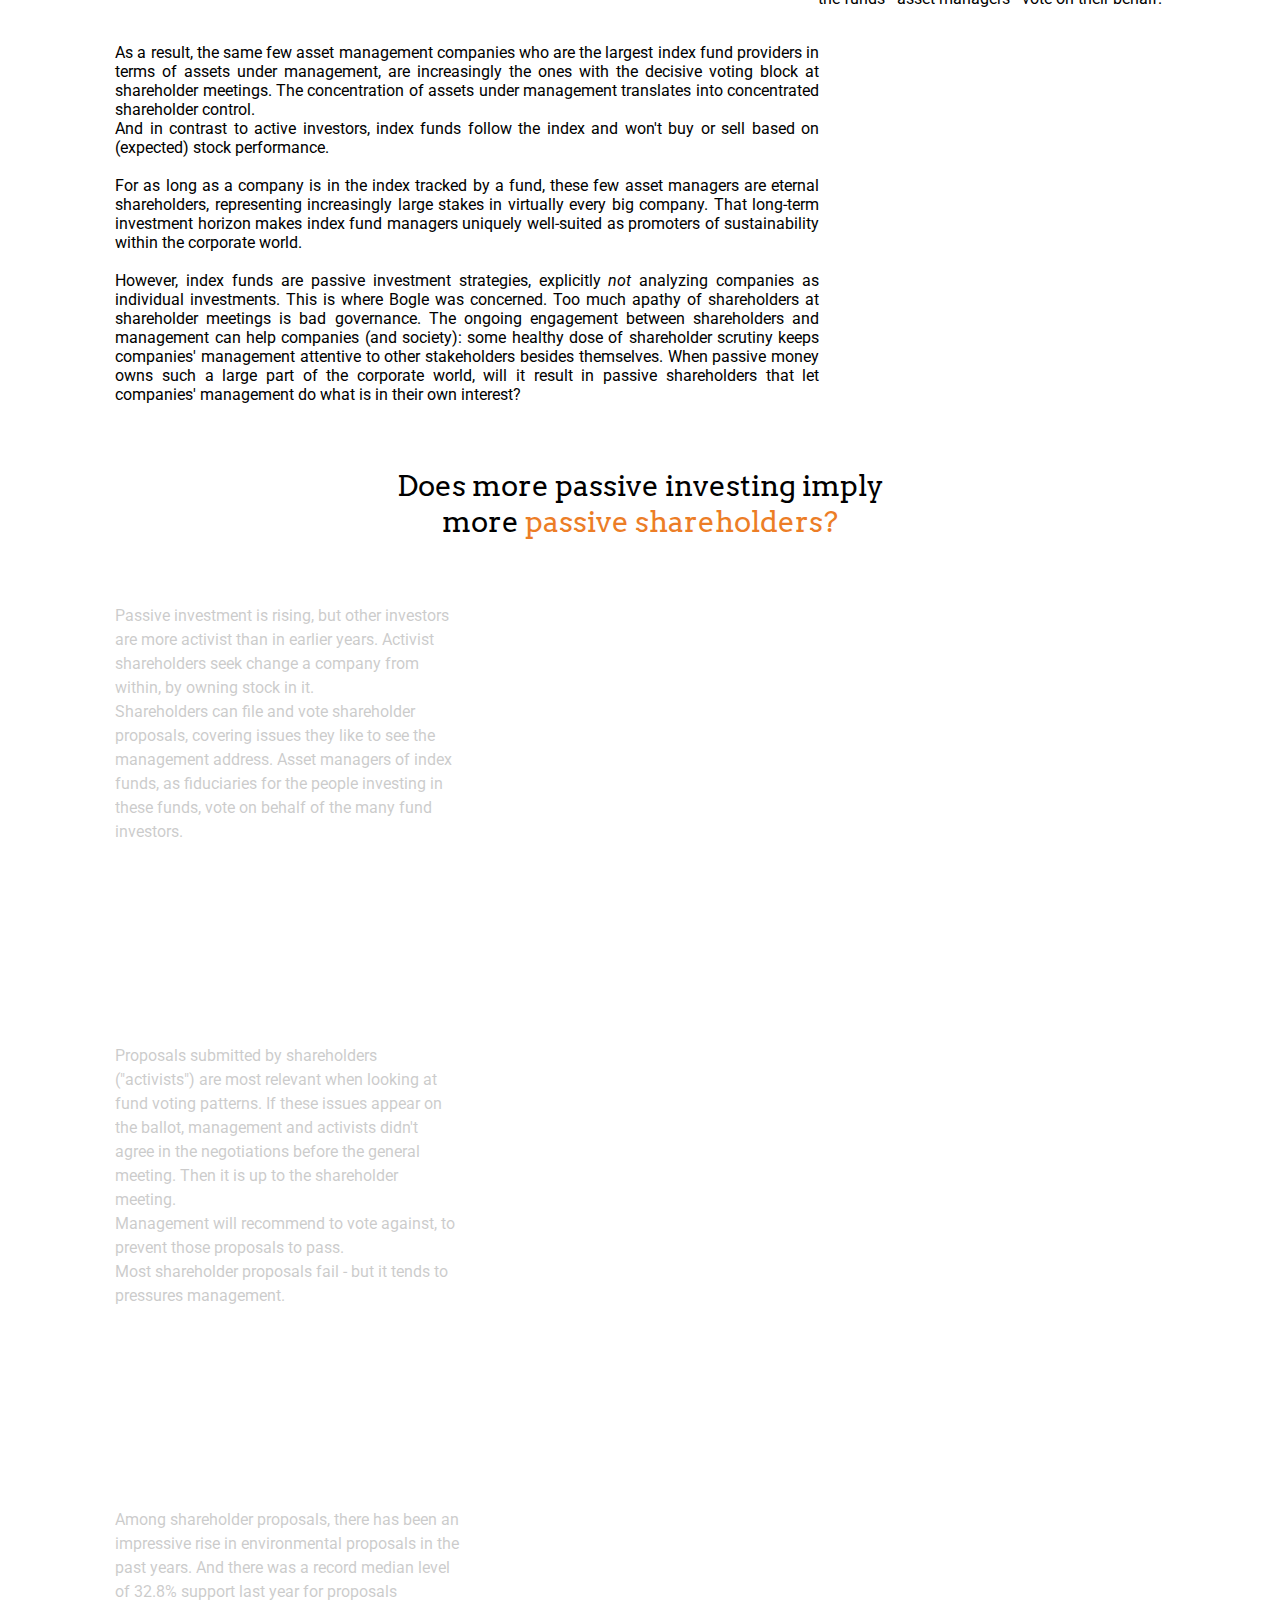
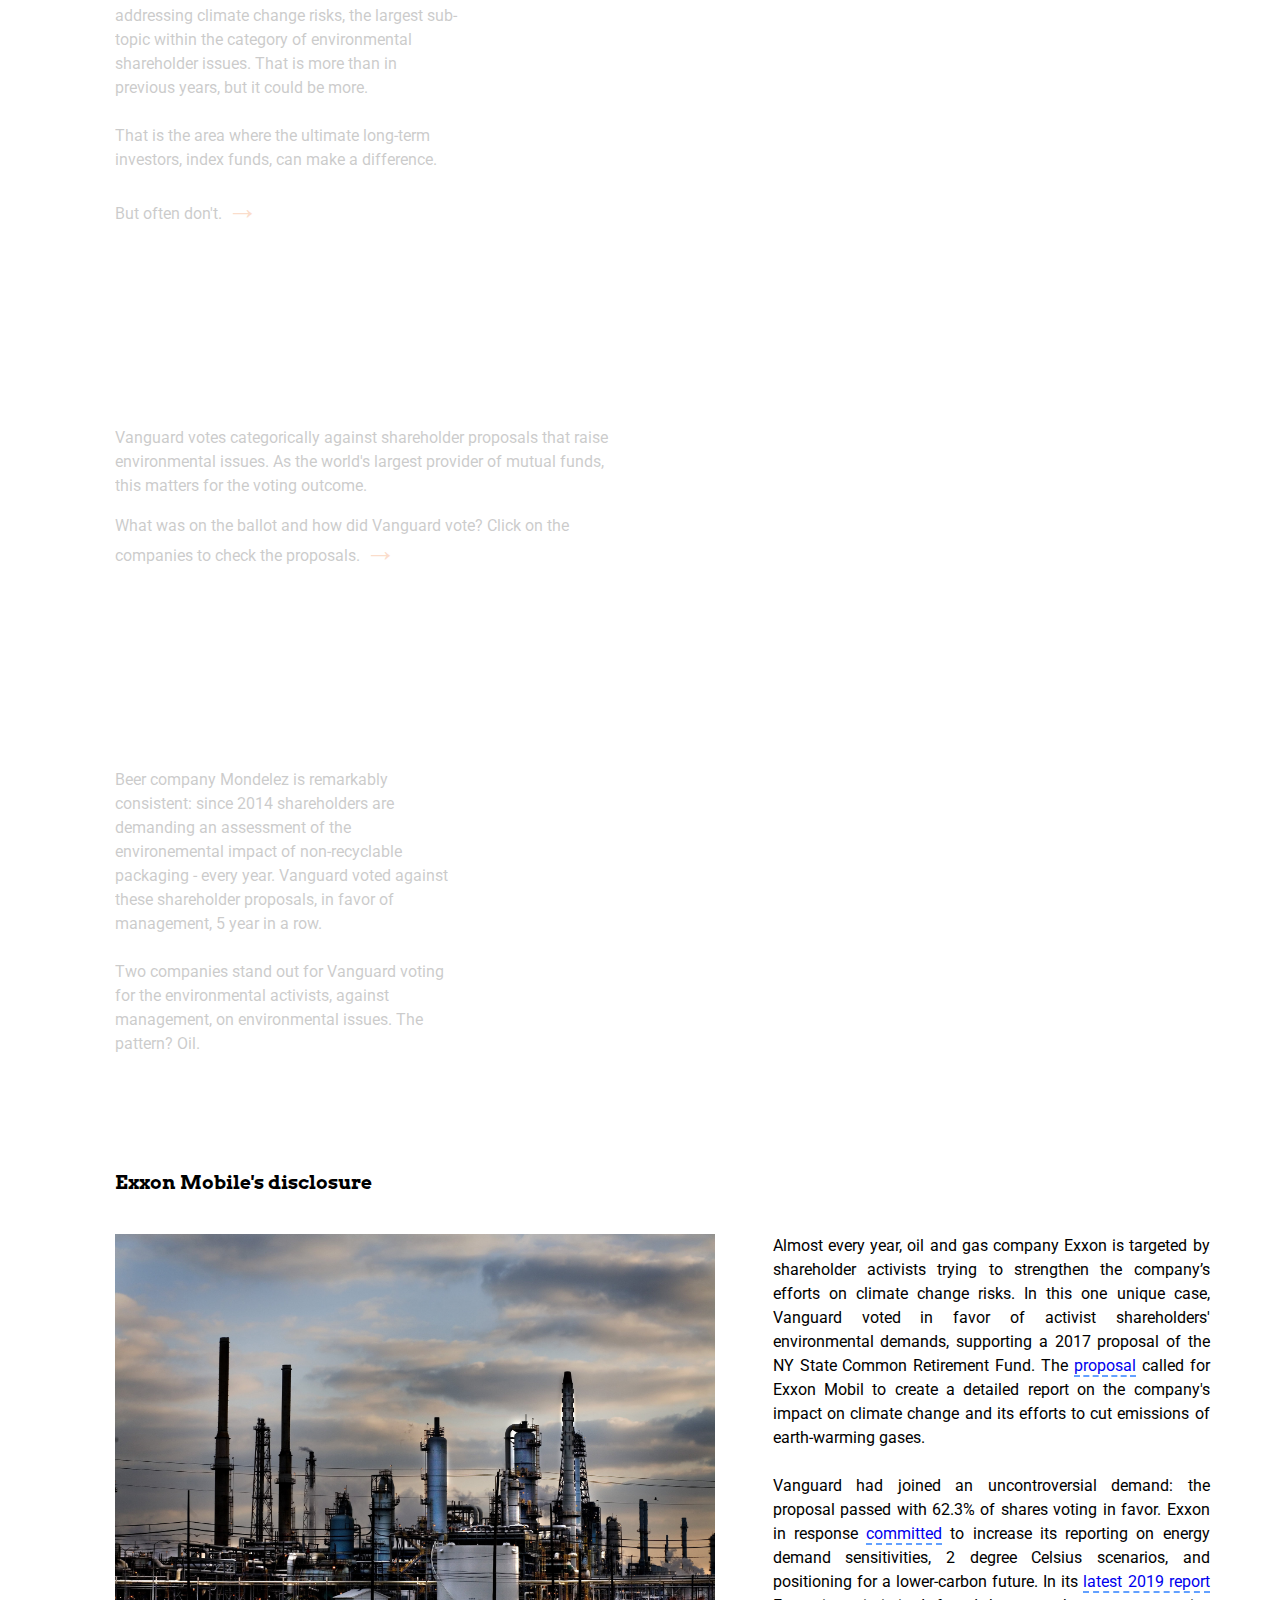
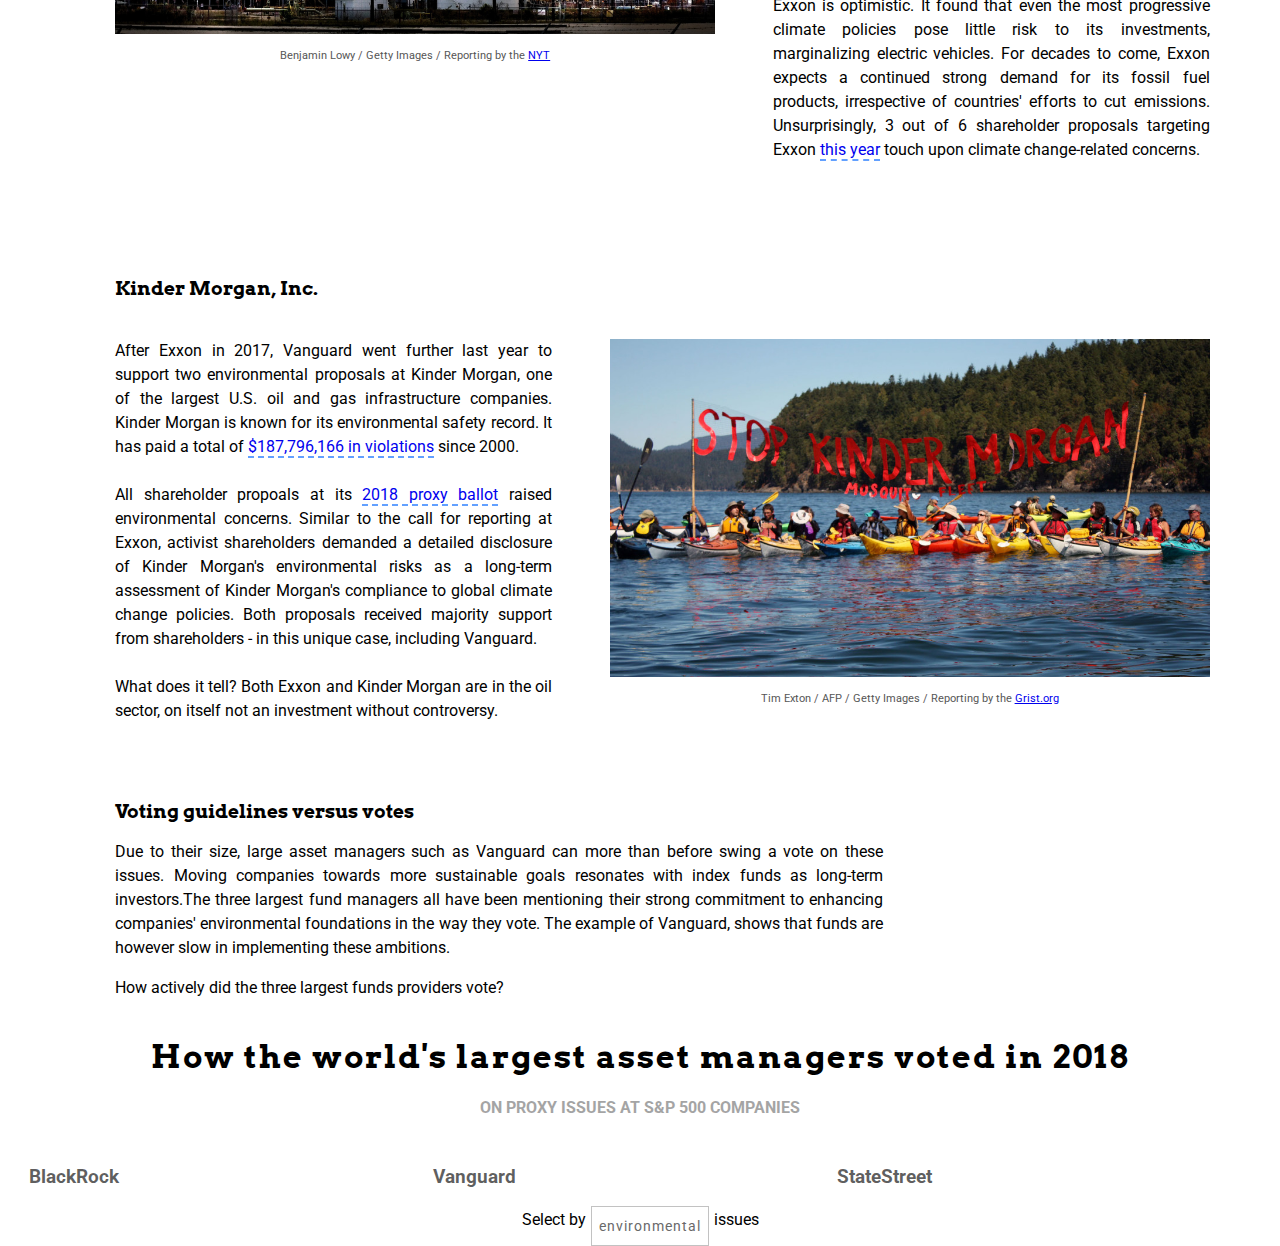
==== commit a1f67b33: "before changes main traph" ====
--- a/index.html
+++ b/index.html
@@ -22,10 +22,10 @@
                 <h3>on the role of index-funds on environmental shareholder activism</h3>
             </div>
             <div class="intro-container">
-                <p>This graph shows the price evolution of Vanguard's S&P 500 index fund since its inception. Over the last years, millions of Americans bought funds inspired by this one. <br>It was not always like that. The fund initially struggled for recognition and dollars. Right after its launch in 1976 this passive fund was dubbed "un-American" and "Bogle's folly". <br> Today, index-based investing is one of the most successful financial inventions of the previous century. It became so normal that it changed the fabric of financial markets.</p>
+                <p>This graph shows the price evolution of Vanguard's S&P 500 index fund since its inception. Over the last years, millions of Americans bought funds inspired by this one. <br>It was not always like that. The fund initially struggled for recognition and dollars. Right after its launch in 1976 this passive fund was dubbed "un-American" and "Bogle's folly". <br> Today, index-based investing is seen as one of the most significant financial inventions of the previous century: changing the fabric of financial markets.</p>
             </div> <!--end of intro-container-->
     </div> <!--end of header-class-->
-    <p id="text-under-intro"> I. VERKES - THESIS MAY 2019</p>
+    <p id="text-under-intro"> I.Verkes | THESIS MAY 2019</p>
 </header>
 
 <!--<button class="button" id="skipBotton" >-->
@@ -74,7 +74,7 @@
 
         <div>
             <h3 class="graph-section-titles">Low costs,  higher net returns</h3>
-            Bogle saw early that succesful investing is not only about the potential gains, as a result from outsmarting the average investor. <br><br> Instead, he focused on minimizing the inevitable loss: the costs implied by investing. <a href="https://www.ici.org/pressroom/news/19_news_fundfees"> ICI data </a> shows that the <span style = "color:#ec7d26" > expense ratios for index-based </span> investing are so low that on a net basis, it may beat the more costly active investment strategies.
+            Bogle saw early that succesful investing is not only about the potential gains, as a result from outsmarting the average investor. <br><br> Instead, he focused on minimizing the inevitable loss: the costs implied by investing. <a href="https://www.ici.org/pressroom/news/19_news_fundfees" style="text-decoration: none; border-bottom: 2px dashed #62a0ff"> ICI data</a> shows that the <span style = "color:#ec7d26" > expense ratios for index-based </span> investing are so low that on a net basis, it may beat the more costly active investment strategies.
         </div>
 
     </div> <!--end of sections div-->
@@ -85,7 +85,7 @@
 <h3 id="title-concentration-graph" class="graph-section-titles">The flipside of success</h3>
     <div class="concentration-graph">
         <img src="Data/img/concentration_2.svg">
-        <div> <p>The innovations that solve existing problems can create new ones. <br> <br> In his last writings, <a href="https://www.wsj.com/articles/bogle-sounds-a-warning-on-index-funds-1543504551"> Bogle warns </a> for the negative implications that unbridled growth of indexing might have on the governance of corporate America.
+        <div> <p>The innovations that solve existing problems can create new ones. <br> <br> In his last writings, <a href="https://www.wsj.com/articles/bogle-sounds-a-warning-on-index-funds-1543504551" style="text-decoration: none; border-bottom: 2px dashed #62a0ff"> Bogle warns</a> for the negative implications that unbridled growth of indexing might have on the governance of corporate America.
             <br><br>Index investors are ultimately passive. They let the funds - asset managers - vote on their behalf.</p>
         </div>
     </div>
@@ -120,7 +120,9 @@
         </div>
 
             <div>
-            Two companies stand out for Vanguard voting against management on environmental issues.
+            Beer company Mondelez is remarkably consistent: since 2014 shareholders are demanding an assessment of the environemental impact of non-recyclable packaging - every year. Vanguard voted against these shareholder proposals, in favor of management, 5 year in a row.
+                <br> <br>
+                Two companies stand out for Vanguard voting for the environmental activists, against management, on environmental issues. The pattern? Oil.
         </div>
 
     </div> <!--end of sections div-->
@@ -131,8 +133,8 @@
 <div class="Exxon-FLEX-div">
     <div style="font-size:70%; color: #565656; text-align:center;"><img src="Data/img/exxo.jpg"alt="Exxon mobile" width= 600px style="padding-bottom:0.1em;" />Benjamin Lowy / Getty Images / Reporting by the <a href="https://www.nytimes.com/2018/02/02/climate/exxon-global-warming.html">NYT</a>
     </div>
-    <div>Almost every year, oil and gas company Exxon is targeted by shareholder activists trying to strengthen the company’s efforts on climate change risks. In this one unique case, Vanguard voted in favor of activist shareholders' environmental demands, supporting a 2017 proposal of the NY State Common Retirement Fund. The <a href="https://www.sec.gov/Archives/edgar/data/34088/000119312517122538/d182248ddef14a.htm#toc182248_23"> proposal</a> called for Exxon Mobil to create a detailed report on the company's impact on climate change and its efforts to cut emissions of earth-warming gases. <br> <br>
- Vanguard had joined an uncontroversial demand: the proposal passed with 62.3% of shares voting in favor. Exxon in response <a href="https://www.osc.state.ny.us/press/releases/dec17/exxon-agreement-letter.pdf"> committed</a> to increase its reporting on energy demand sensitivities, 2 degree Celsius scenarios, and positioning for a lower-carbon future. In its <a href="https://corporate.exxonmobil.com/-/media/Global/Files/energy-and-carbon-summary/Energy-and-carbon-summary.pdf"> latest 2019 report</a> Exxon is optimistic. It found that even the most progressive climate policies pose little risk to its investments, marginalizing electric vehicles. For decades to come, Exxon expects a continued strong demand for its fossil fuel products, irrespective of countries' efforts to cut emissions. Unsurprisingly, 3 out of 6 shareholder proposals targeting Exxon <a href="https://corporate.exxonmobil.com/-/media/global/files/investor-relations/annual-meeting-materials/proxy-materials/2019-proxy-statement.pdf">this year</a> touch upon climate change-related concerns.
+    <div>Almost every year, oil and gas company Exxon is targeted by shareholder activists trying to strengthen the company’s efforts on climate change risks. In this one unique case, Vanguard voted in favor of activist shareholders' environmental demands, supporting a 2017 proposal of the NY State Common Retirement Fund. The <a href="https://www.sec.gov/Archives/edgar/data/34088/000119312517122538/d182248ddef14a.htm#toc182248_23" style="text-decoration: none; border-bottom: 2px dashed #62a0ff">proposal</a> called for Exxon Mobil to create a detailed report on the company's impact on climate change and its efforts to cut emissions of earth-warming gases. <br> <br>
+ Vanguard had joined an uncontroversial demand: the proposal passed with 62.3% of shares voting in favor. Exxon in response <a href="https://www.osc.state.ny.us/press/releases/dec17/exxon-agreement-letter.pdf" style="text-decoration: none; border-bottom: 2px dashed #62a0ff"> committed</a> to increase its reporting on energy demand sensitivities, 2 degree Celsius scenarios, and positioning for a lower-carbon future. In its <a href="https://corporate.exxonmobil.com/-/media/Global/Files/energy-and-carbon-summary/Energy-and-carbon-summary.pdf" style="text-decoration: none; border-bottom: 2px dashed #62a0ff"> latest 2019 report</a> Exxon is optimistic. It found that even the most progressive climate policies pose little risk to its investments, marginalizing electric vehicles. For decades to come, Exxon expects a continued strong demand for its fossil fuel products, irrespective of countries' efforts to cut emissions. Unsurprisingly, 3 out of 6 shareholder proposals targeting Exxon <a href="https://corporate.exxonmobil.com/-/media/global/files/investor-relations/annual-meeting-materials/proxy-materials/2019-proxy-statement.pdf" style="text-decoration: none; border-bottom: 2px dashed #62a0ff">this year</a> touch upon climate change-related concerns.
     </div>
 </div> <!--end KM flex div-->
 
@@ -140,7 +142,7 @@
      <h3 id="title-concentration-graph3" class="graph-section-titles">Kinder Morgan, Inc.</h3>
     <div class="KMorgan-FLEX-div">
 
-        <div>After Exxon in 2017, Vanguard went further last year to support two environmental proposals at Kinder Morgan, one of the largest U.S. oil and gas infrastructure companies. Kinder Morgan is known for its environmental safety record. It has paid a total of <a href= "https://violationtracker.goodjobsfirst.org/parent/kinder-morgan">$187,796,166 in violations</a> since 2000. <br><br> All shareholder propoals at its <a href="https://www.sec.gov/Archives/edgar/data/1506307/000104746918002313/a2234931zdef14a.htm">2018 proxy ballot</a> raised environmental concerns.
+        <div>After Exxon in 2017, Vanguard went further last year to support two environmental proposals at Kinder Morgan, one of the largest U.S. oil and gas infrastructure companies. Kinder Morgan is known for its environmental safety record. It has paid a total of <a href= "https://violationtracker.goodjobsfirst.org/parent/kinder-morgan" style="text-decoration: none; border-bottom: 2px dashed #62a0ff">$187,796,166 in violations</a> since 2000. <br><br> All shareholder propoals at its <a href="https://www.sec.gov/Archives/edgar/data/1506307/000104746918002313/a2234931zdef14a.htm" style="text-decoration: none; border-bottom: 2px dashed #62a0ff">2018 proxy ballot</a> raised environmental concerns.
 Similar to the call for reporting at Exxon, activist shareholders demanded a detailed disclosure of Kinder Morgan's environmental risks as a long-term assessment of Kinder Morgan's compliance to global climate change policies. Both proposals received majority support from shareholders - in this unique case, including Vanguard. <br><br> What does it tell? Both Exxon and Kinder Morgan are in the oil sector, on itself not an investment without controversy.
         </div>
         <div style="font-size:70%; color: #565656; text-align:center;"><img src="Data/img/KMactivist.jpg"alt="KM activists" width= 600px style="padding-bottom:0.1em;" />Tim Exton / AFP / Getty Images / Reporting by the <a href="https://grist.org/article/leaked-letter-kinder-morgan-broke-rules-for-months-during-trans-mountain-pipeline-construction/" >Grist.org</a>
--- a/css/style.css
+++ b/css/style.css
@@ -317,7 +317,8 @@
 
 .container-all-graphs {
     max-width: 1400px;
-    width: 100%;
+    width: 95%;
+    margin: 0 2% 0 2%;
     display: flex;
     flex-direction: row;
     flex-wrap: nowrap;
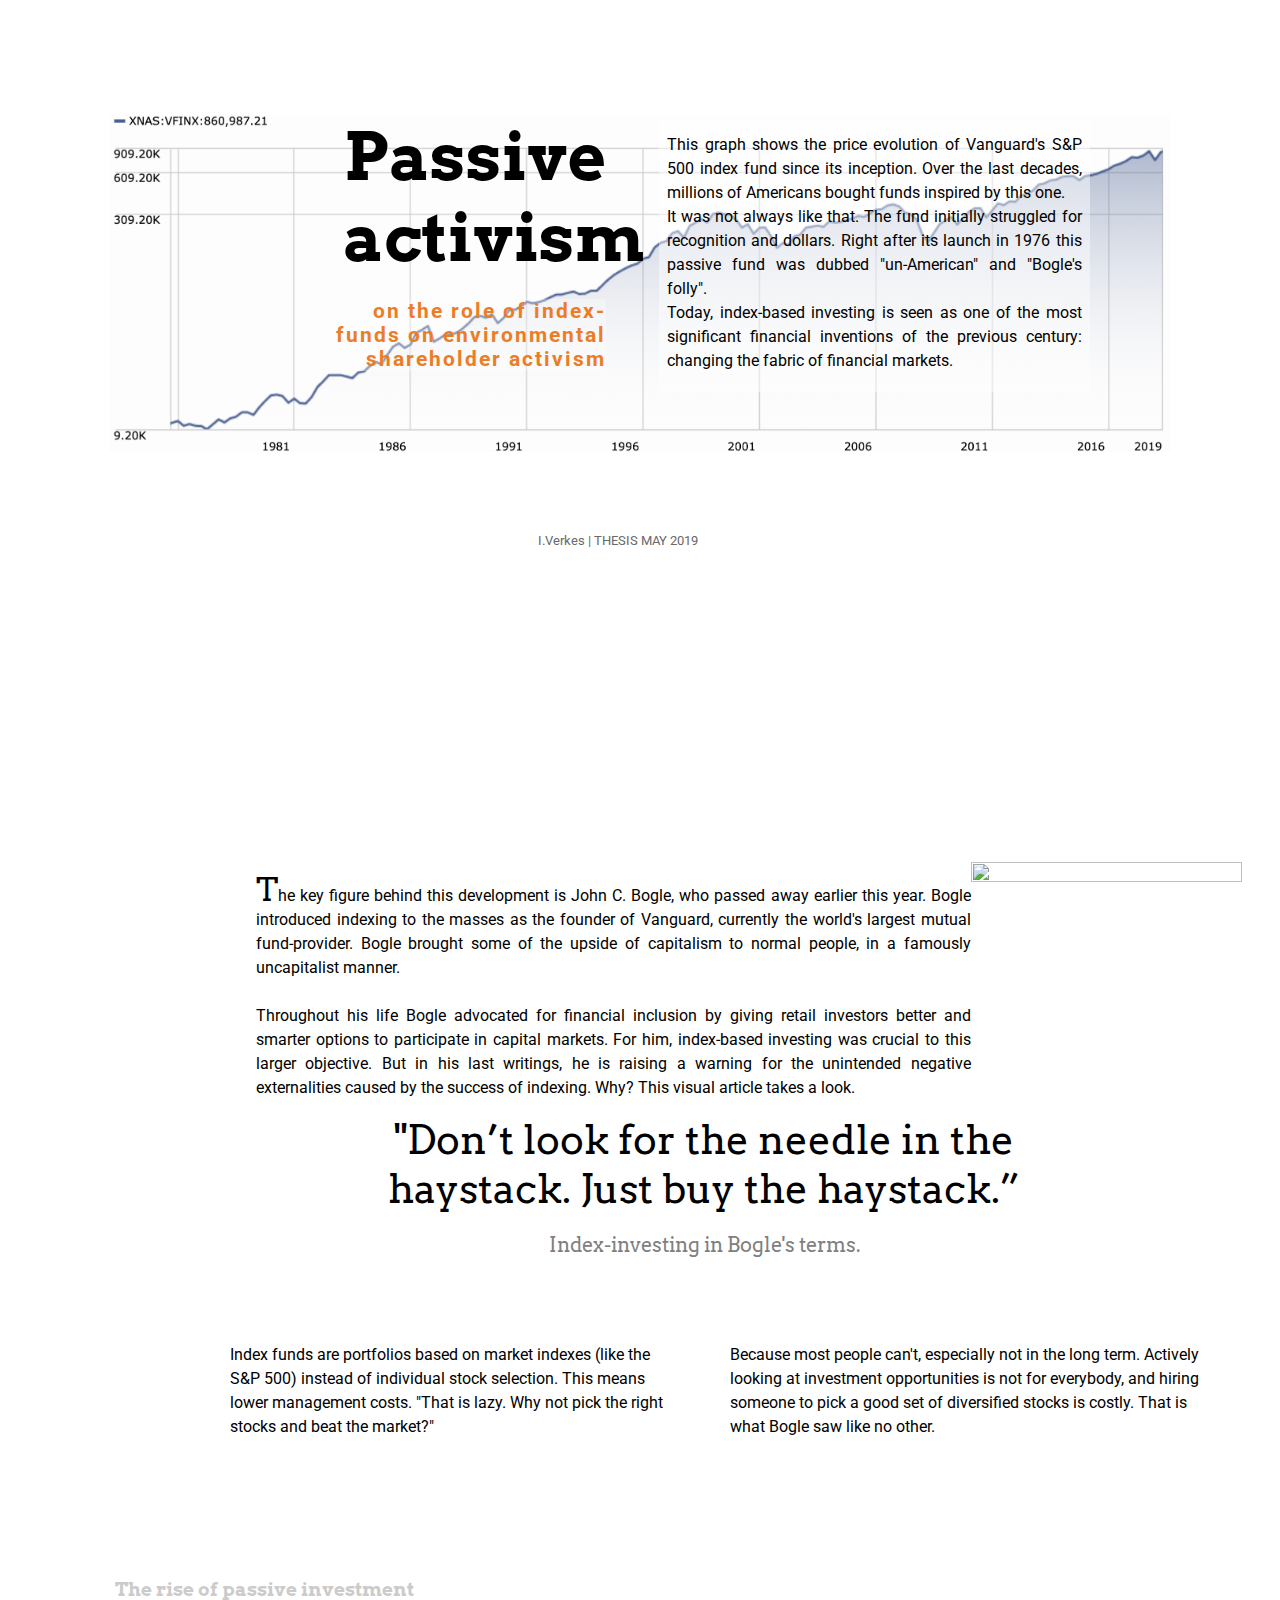
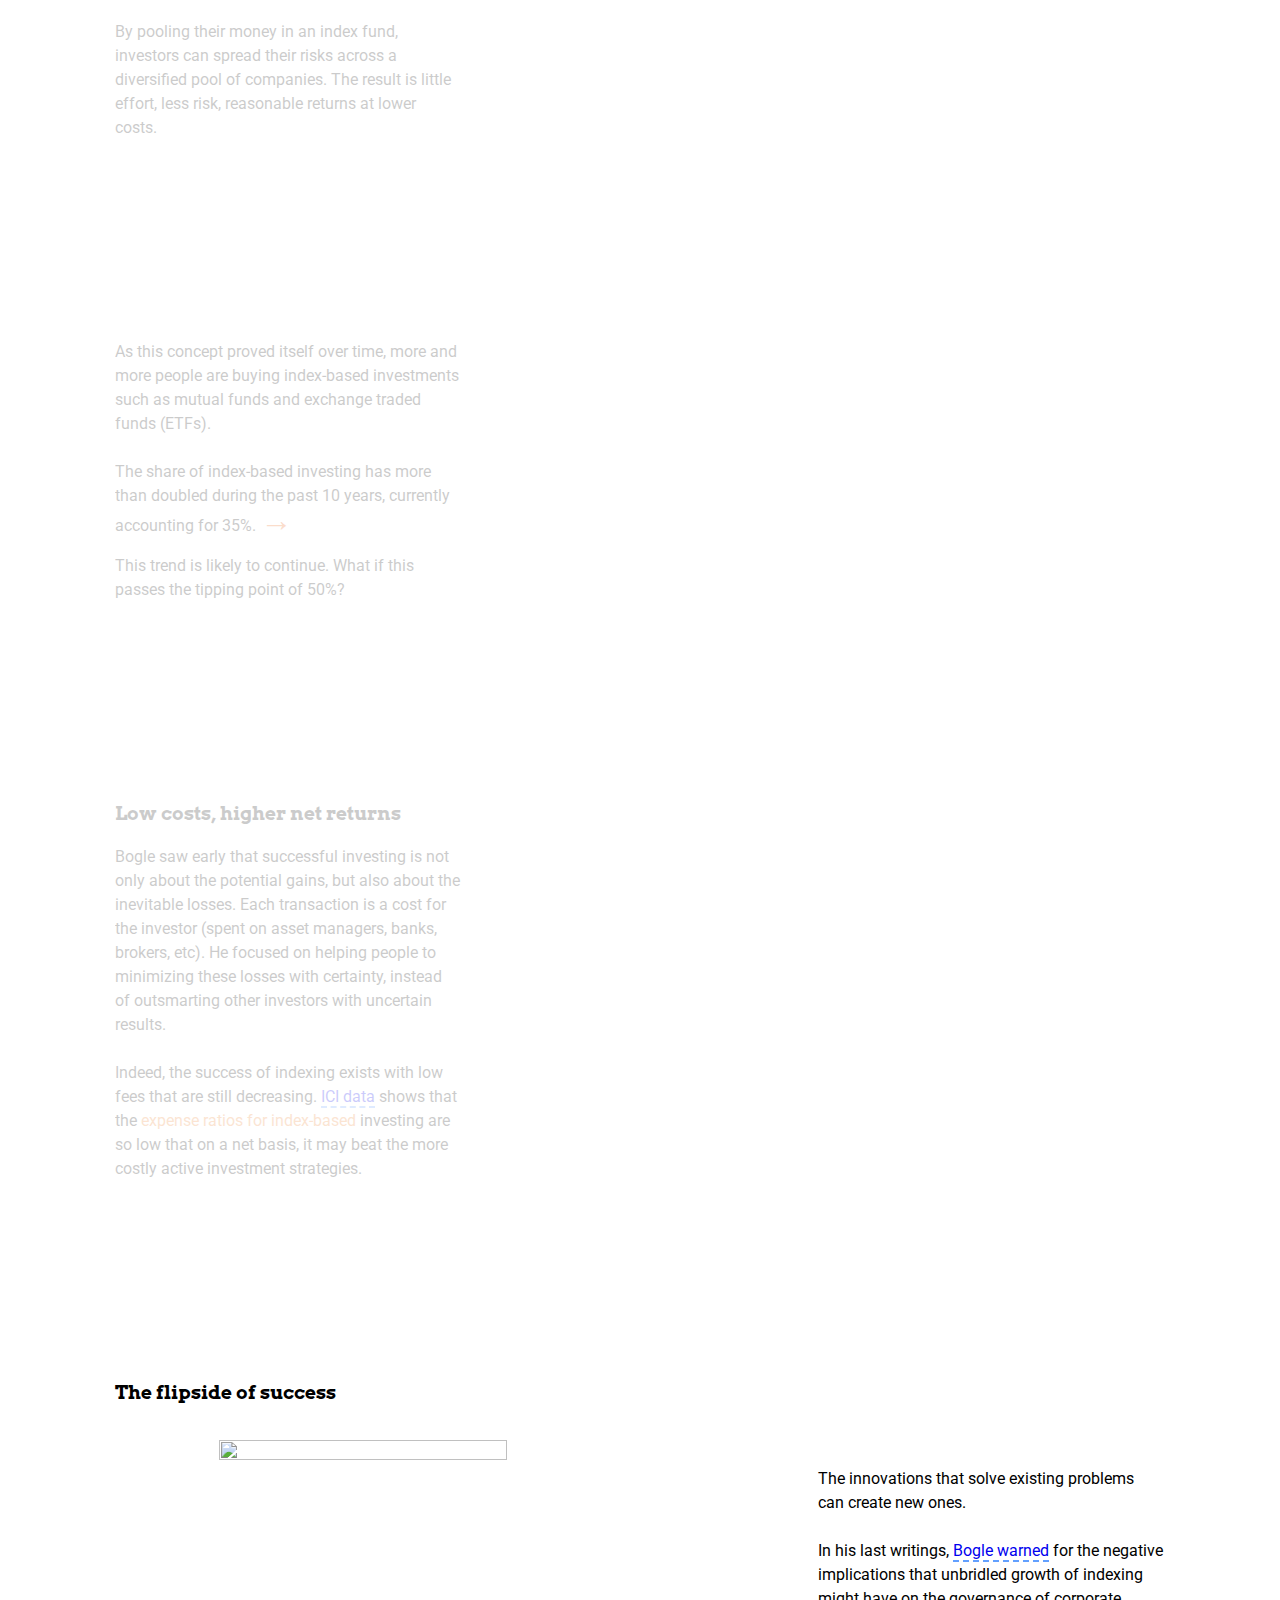
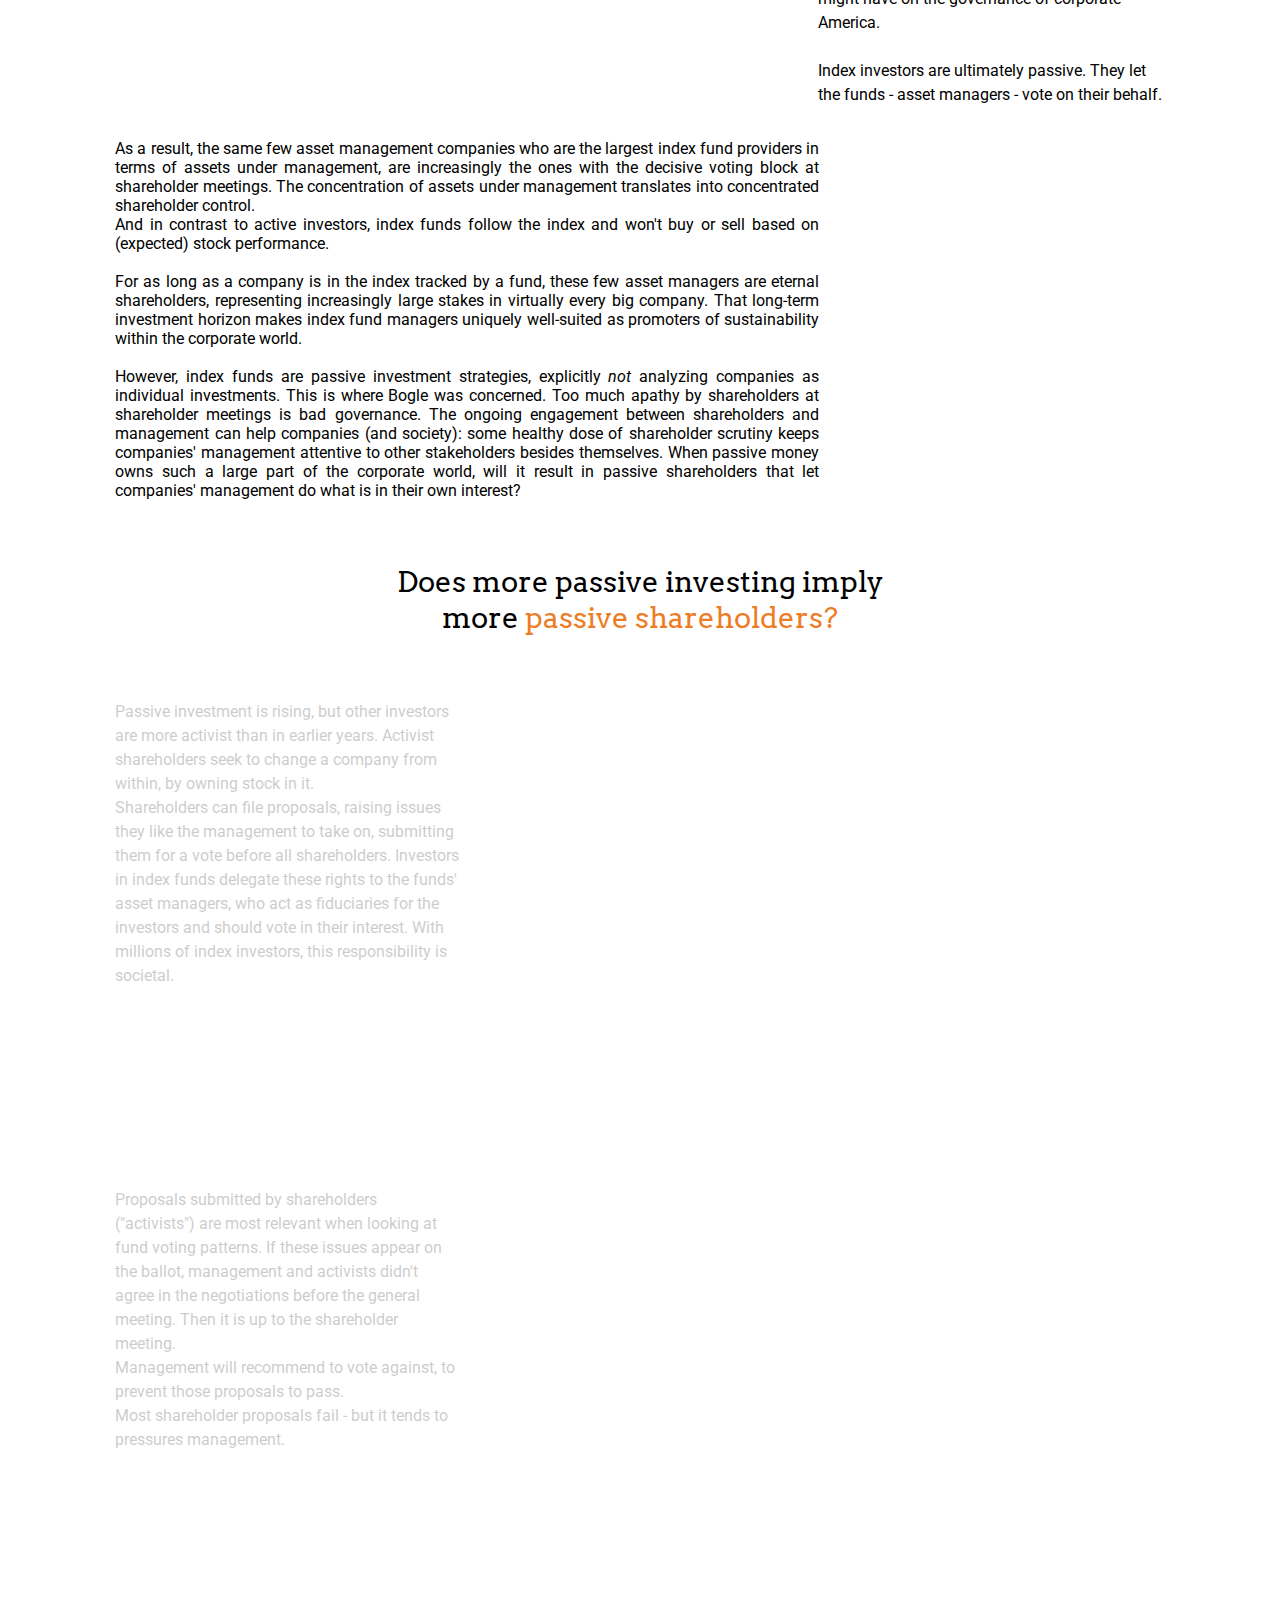
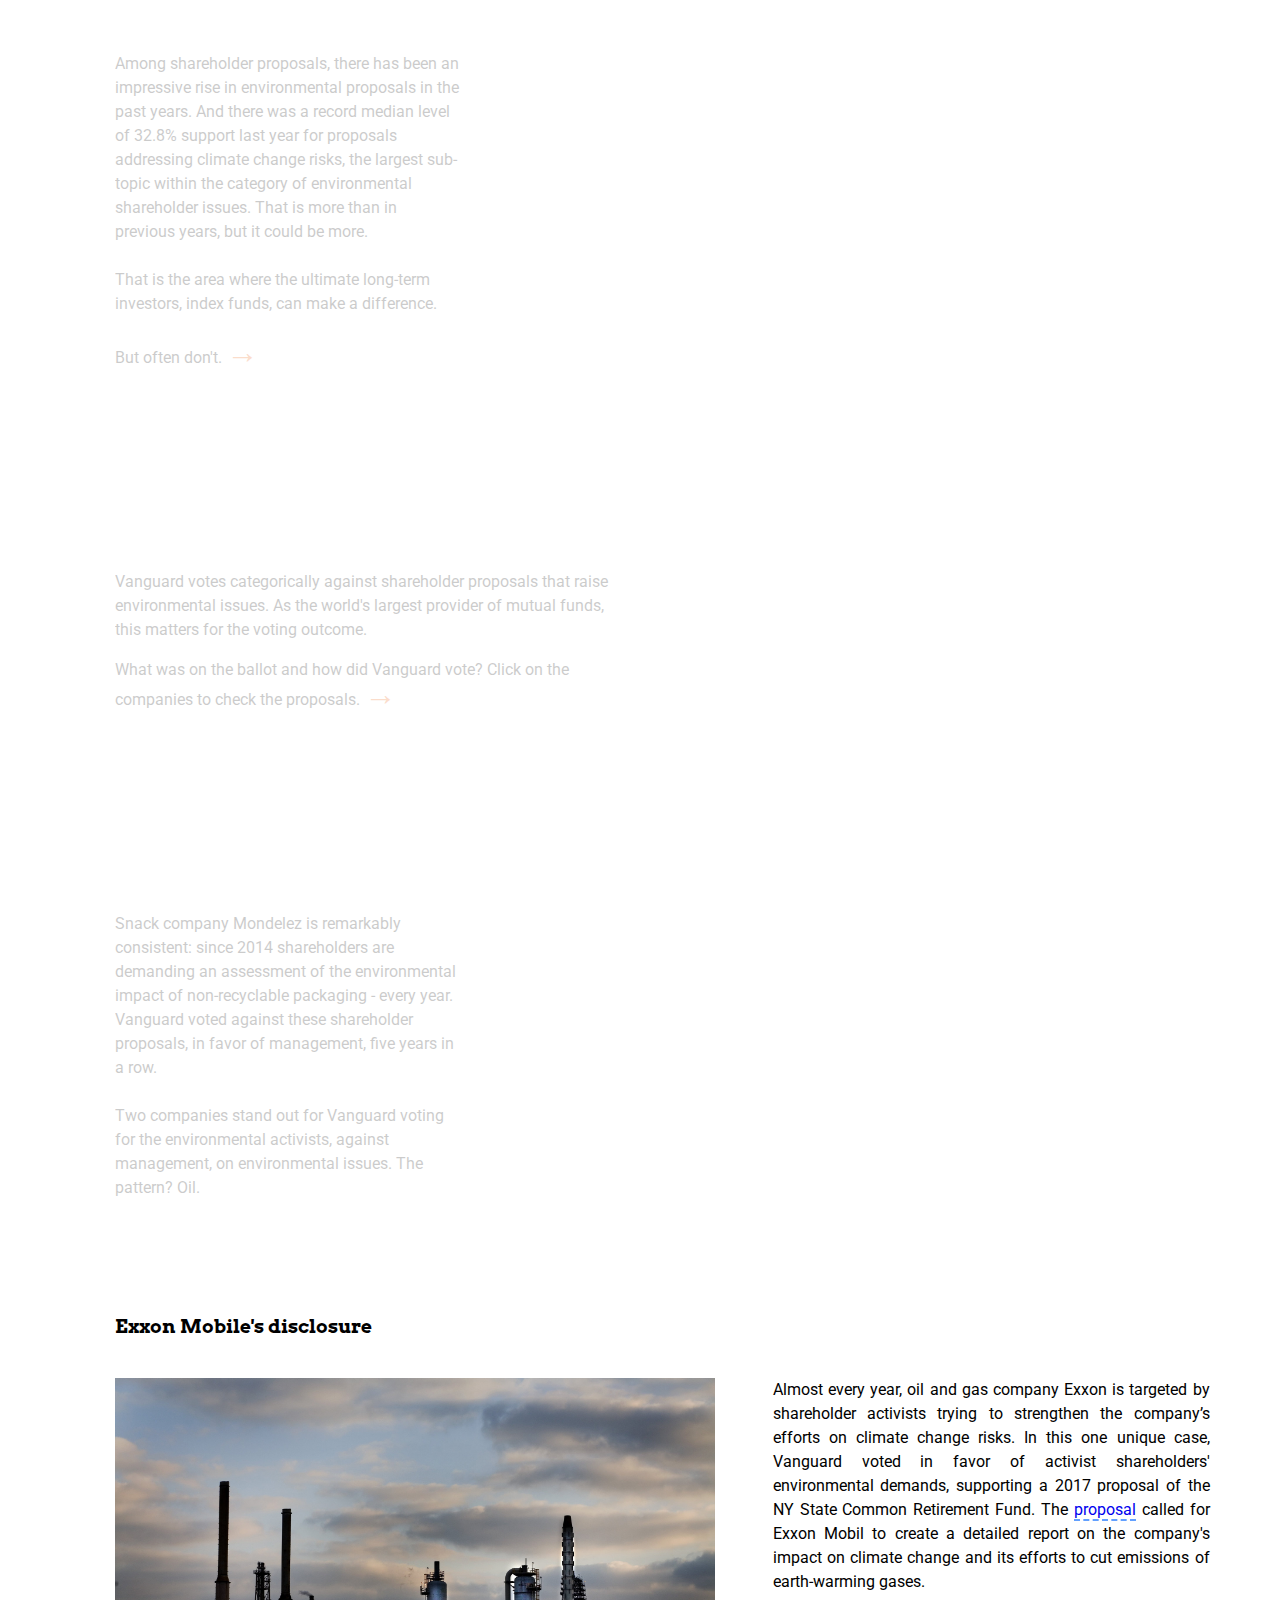
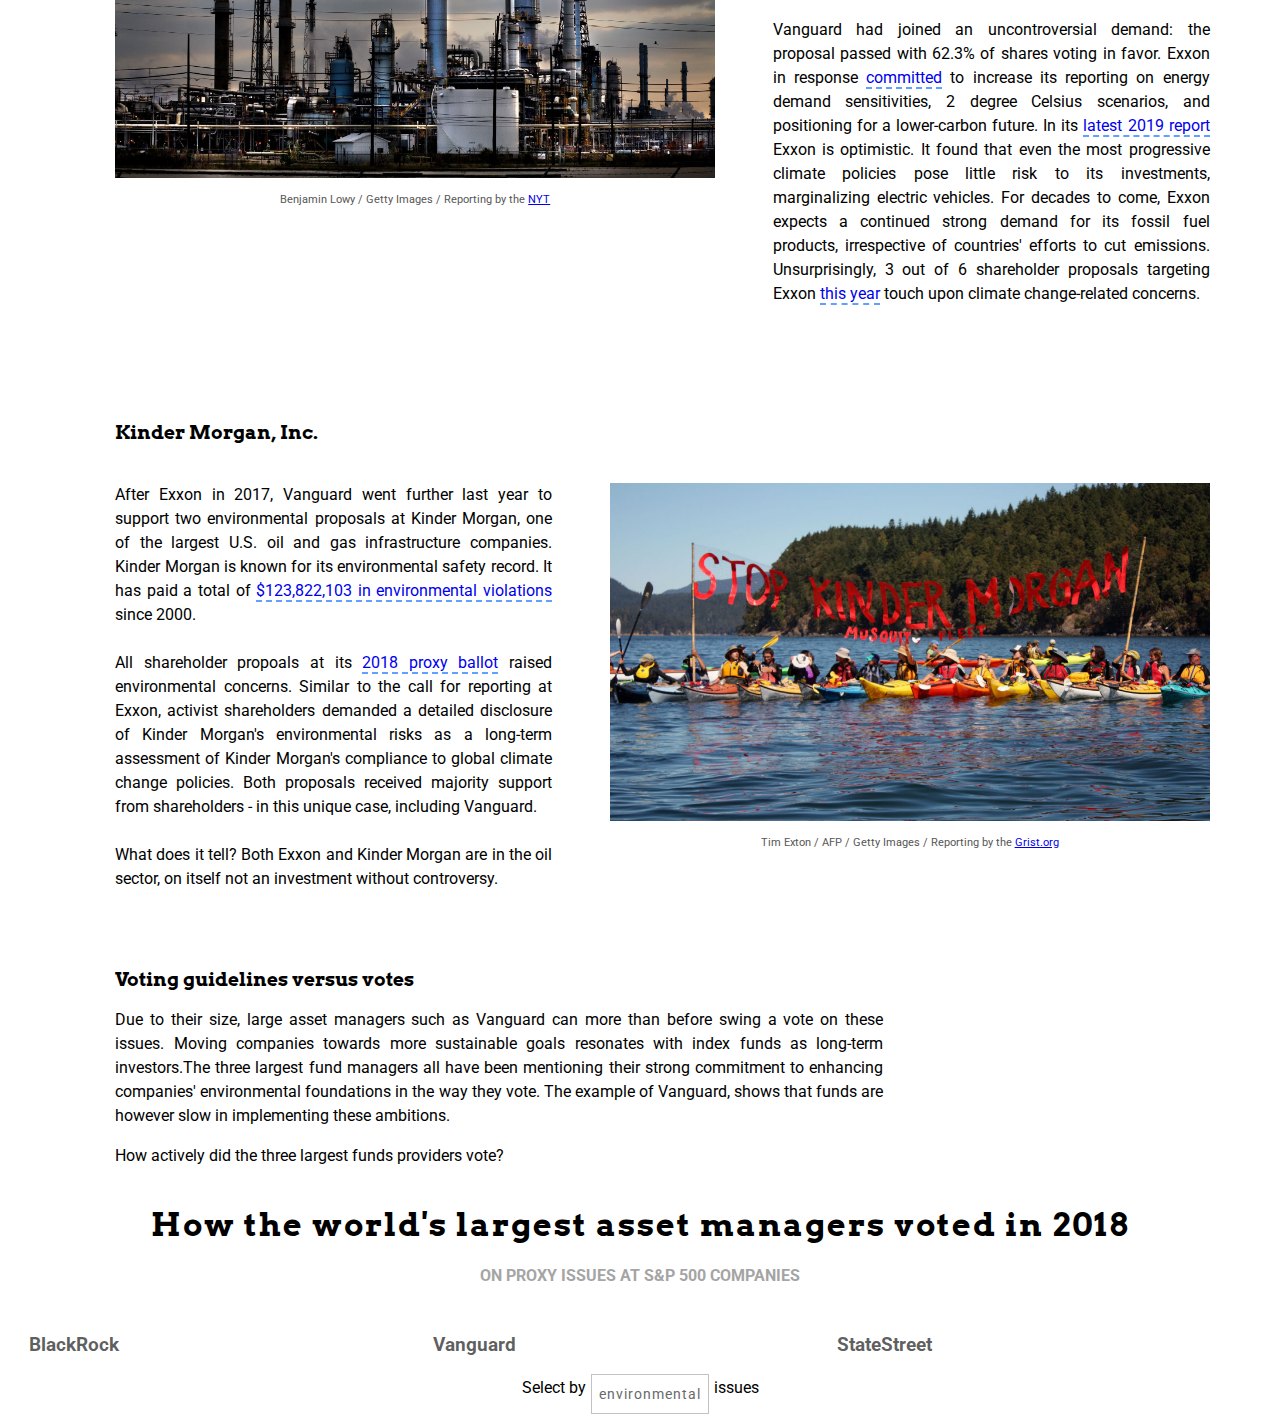
==== commit 27f35803: "typos" ====
--- a/index.html
+++ b/index.html
@@ -22,7 +22,7 @@
                 <h3>on the role of index-funds on environmental shareholder activism</h3>
             </div>
             <div class="intro-container">
-                <p>This graph shows the price evolution of Vanguard's S&P 500 index fund since its inception. Over the last years, millions of Americans bought funds inspired by this one. <br>It was not always like that. The fund initially struggled for recognition and dollars. Right after its launch in 1976 this passive fund was dubbed "un-American" and "Bogle's folly". <br> Today, index-based investing is seen as one of the most significant financial inventions of the previous century: changing the fabric of financial markets.</p>
+                <p>This graph shows the price evolution of Vanguard's S&P 500 index fund since its inception. Over the last decades, millions of Americans bought funds inspired by this one. <br>It was not always like that. The fund initially struggled for recognition and dollars. Right after its launch in 1976 this passive fund was dubbed "un-American" and "Bogle's folly". <br> Today, index-based investing is seen as one of the most significant financial inventions of the previous century: changing the fabric of financial markets.</p>
             </div> <!--end of intro-container-->
     </div> <!--end of header-class-->
     <p id="text-under-intro"> I.Verkes | THESIS MAY 2019</p>
@@ -36,7 +36,7 @@
 
     <!--<h3 id="title_Section-JBogle">John Bogle</h3>-->
     <div class="section-JBogle">
-        <p><span style= "font-size: xx-large; font-family: 'Arvo', serif" >T</span>he key figure behind this development is John C. Bogle, who passed away earlier this year. Bogle brought indexing to the mass as the founder of Vanguard, currently the worlds largest mutual fund-provider. Bogle brought some of the upside of capitalism to normal people, in a famously uncapitalist manner.<br> <br>
+        <p><span style= "font-size: xx-large; font-family: 'Arvo', serif" >T</span>he key figure behind this development is John C. Bogle, who passed away earlier this year. Bogle introduced indexing to the masses as the founder of Vanguard, currently the world's largest mutual fund-provider. Bogle brought some of the upside of capitalism to normal people, in a famously uncapitalist manner.<br> <br>
             Throughout his life Bogle advocated for financial inclusion by giving retail investors better and smarter options to participate in capital markets. For him, index-based investing was crucial to this larger objective. But in his last writings, he is raising a warning for the unintended negative externalities caused by the success of indexing. Why? This visual article takes a look. </p>
         <img src="Data/img/Bogle11.svg" id="photo_Section-JBogle">
         <!--<img src="https://github.com/IsVer/mst/blob/master/Data/img/Asset%201.png?raw=true" id="photo_Section-JBogle">-->
@@ -52,7 +52,7 @@
 
     <div class="text-after-quote">
         <div>
-            <p>Index funds are portfolios based on market indexes (like the S&P 500) instead of individual stock selection, meaning lower management costs. "That is lazy. Why not pick the right stocks and beat the market?"</p>
+            <p>Index funds are portfolios based on market indexes (like the S&P 500) instead of individual stock selection. This means lower management costs. "That is lazy. Why not pick the right stocks and beat the market?"</p>
         </div>
         <div><p>Because most people can't, especially not in the long term. Actively looking at investment opportunities is not for everybody, and hiring someone to pick a good set of diversified stocks is costly. That is what Bogle saw like no other. </p>
         </div>
@@ -66,7 +66,7 @@
         </div>
 
         <div>
-            <p> As this concept proved itself over time, more and more people are buying index-based investments such as mutual funds and exchange traded funds (ETFs). <br> <br> The share of index-based investing has more than doubled during the past 10 years, accounting now for a 35%.  <span style="font-weight: bolder; font-size:xx-large; color: #ec5900"> →	</span></p>
+            <p> As this concept proved itself over time, more and more people are buying index-based investments such as mutual funds and exchange traded funds (ETFs). <br> <br> The share of index-based investing has more than doubled during the past 10 years, currently accounting for 35%.  <span style="font-weight: bolder; font-size:xx-large; color: #ec5900"> →	</span></p>
 
             <p>This trend is likely to continue. What if this passes the tipping point of 50%?</p>
         </div>
@@ -74,7 +74,7 @@
 
         <div>
             <h3 class="graph-section-titles">Low costs,  higher net returns</h3>
-            Bogle saw early that succesful investing is not only about the potential gains, as a result from outsmarting the average investor. <br><br> Instead, he focused on minimizing the inevitable loss: the costs implied by investing. <a href="https://www.ici.org/pressroom/news/19_news_fundfees" style="text-decoration: none; border-bottom: 2px dashed #62a0ff"> ICI data</a> shows that the <span style = "color:#ec7d26" > expense ratios for index-based </span> investing are so low that on a net basis, it may beat the more costly active investment strategies.
+            Bogle saw early that successful investing is not only about the potential gains, but also about the inevitable losses. Each transaction is a cost for the investor (spent on asset managers, banks, brokers, etc). He focused on helping people to minimizing these losses with certainty, instead of outsmarting other investors with uncertain results. <br><br> Indeed, the success of indexing exists with low fees that are still decreasing. <a href="https://www.ici.org/pressroom/news/19_news_fundfees" target="_blank" style="text-decoration: none; border-bottom: 2px dashed #62a0ff"> ICI data</a> shows that the <span style = "color:#ec7d26"> expense ratios for index-based </span> investing are so low that on a net basis, it may beat the more costly active investment strategies.
         </div>
 
     </div> <!--end of sections div-->
@@ -85,12 +85,12 @@
 <h3 id="title-concentration-graph" class="graph-section-titles">The flipside of success</h3>
     <div class="concentration-graph">
         <img src="Data/img/concentration_2.svg">
-        <div> <p>The innovations that solve existing problems can create new ones. <br> <br> In his last writings, <a href="https://www.wsj.com/articles/bogle-sounds-a-warning-on-index-funds-1543504551" style="text-decoration: none; border-bottom: 2px dashed #62a0ff"> Bogle warns</a> for the negative implications that unbridled growth of indexing might have on the governance of corporate America.
+        <div> <p>The innovations that solve existing problems can create new ones. <br> <br> In his last writings, <a href="https://www.wsj.com/articles/bogle-sounds-a-warning-on-index-funds-1543504551" target="_blank" style="text-decoration: none; border-bottom: 2px dashed #62a0ff"> Bogle warned</a> for the negative implications that unbridled growth of indexing might have on the governance of corporate America.
             <br><br>Index investors are ultimately passive. They let the funds - asset managers - vote on their behalf.</p>
         </div>
     </div>
 <div class="under-concentration"> <p>As a result, the same few asset management companies who are the largest index fund providers in terms of assets under management, are increasingly the ones with the decisive voting block at shareholder meetings. The concentration of assets under management translates into concentrated shareholder control.
-    <br> And in contrast to active investors, index funds follow the index and won't buy or sell based on (expected) stock performance. <br> <br> For as long as a company is in the index tracked by a fund, these few asset managers are eternal shareholders, representing increasingly large stakes in virtually every big company. That long-term investment horizon makes index fund managers uniquely well-suited as promoters of sustainability within the corporate world.<br> <br> However, index funds are passive investment strategies, explicitly <span style="font-style: italic "> not </span> analyzing companies as individual investments. This is where Bogle was concerned. Too much apathy of shareholders at shareholder meetings is bad governance. The ongoing engagement between shareholders and management can help companies (and society): some healthy dose of shareholder scrutiny keeps companies' management attentive to other stakeholders besides themselves. When passive money owns such a large part of the corporate world, will it result in passive shareholders that let companies' management do what is in their own interest?</p>
+    <br> And in contrast to active investors, index funds follow the index and won't buy or sell based on (expected) stock performance. <br> <br> For as long as a company is in the index tracked by a fund, these few asset managers are eternal shareholders, representing increasingly large stakes in virtually every big company. That long-term investment horizon makes index fund managers uniquely well-suited as promoters of sustainability within the corporate world.<br> <br> However, index funds are passive investment strategies, explicitly <span style="font-style: italic "> not </span> analyzing companies as individual investments. This is where Bogle was concerned. Too much apathy by shareholders at shareholder meetings is bad governance. The ongoing engagement between shareholders and management can help companies (and society): some healthy dose of shareholder scrutiny keeps companies' management attentive to other stakeholders besides themselves. When passive money owns such a large part of the corporate world, will it result in passive shareholders that let companies' management do what is in their own interest?</p>
 </div>
 
 <p class = "quote" style="font-size: 1.8em; max-width: 40%"> Does more passive investing imply <br> more <span style = "color:#ec7d26"> passive shareholders?</span> </p>
@@ -103,7 +103,7 @@
     <div id='sections2'>
 
         <div><p>Passive investment is rising, but other investors are more activist than in earlier years.
-            Activist shareholders seek change a company from within, by owning stock in it. <br>Shareholders can file and vote shareholder proposals, covering issues they like to see the management address. Asset managers of index funds, as fiduciaries for the people investing in these funds, vote on behalf of the many fund investors.</p>
+            Activist shareholders seek to change a company from within, by owning stock in it. <br>Shareholders can file proposals, raising issues they like the management to take on, submitting them for a vote before all shareholders. Investors in index funds delegate these rights to the funds' asset managers, who act as fiduciaries for the investors and should vote in their interest. With millions of index investors, this responsibility is societal.</p>
 
         </div>
 
@@ -120,7 +120,7 @@
         </div>
 
             <div>
-            Beer company Mondelez is remarkably consistent: since 2014 shareholders are demanding an assessment of the environemental impact of non-recyclable packaging - every year. Vanguard voted against these shareholder proposals, in favor of management, 5 year in a row.
+            Snack company Mondelez is remarkably consistent: since 2014 shareholders are demanding an assessment of the environmental impact of non-recyclable packaging - every year. Vanguard voted against these shareholder proposals, in favor of management, five years in a row.
                 <br> <br>
                 Two companies stand out for Vanguard voting for the environmental activists, against management, on environmental issues. The pattern? Oil.
         </div>
@@ -131,10 +131,10 @@
 
 <h3 id="title-concentration-graph2" class="graph-section-titles">Exxon Mobile's disclosure</h3>
 <div class="Exxon-FLEX-div">
-    <div style="font-size:70%; color: #565656; text-align:center;"><img src="Data/img/exxo.jpg"alt="Exxon mobile" width= 600px style="padding-bottom:0.1em;" />Benjamin Lowy / Getty Images / Reporting by the <a href="https://www.nytimes.com/2018/02/02/climate/exxon-global-warming.html">NYT</a>
-    </div>
-    <div>Almost every year, oil and gas company Exxon is targeted by shareholder activists trying to strengthen the company’s efforts on climate change risks. In this one unique case, Vanguard voted in favor of activist shareholders' environmental demands, supporting a 2017 proposal of the NY State Common Retirement Fund. The <a href="https://www.sec.gov/Archives/edgar/data/34088/000119312517122538/d182248ddef14a.htm#toc182248_23" style="text-decoration: none; border-bottom: 2px dashed #62a0ff">proposal</a> called for Exxon Mobil to create a detailed report on the company's impact on climate change and its efforts to cut emissions of earth-warming gases. <br> <br>
- Vanguard had joined an uncontroversial demand: the proposal passed with 62.3% of shares voting in favor. Exxon in response <a href="https://www.osc.state.ny.us/press/releases/dec17/exxon-agreement-letter.pdf" style="text-decoration: none; border-bottom: 2px dashed #62a0ff"> committed</a> to increase its reporting on energy demand sensitivities, 2 degree Celsius scenarios, and positioning for a lower-carbon future. In its <a href="https://corporate.exxonmobil.com/-/media/Global/Files/energy-and-carbon-summary/Energy-and-carbon-summary.pdf" style="text-decoration: none; border-bottom: 2px dashed #62a0ff"> latest 2019 report</a> Exxon is optimistic. It found that even the most progressive climate policies pose little risk to its investments, marginalizing electric vehicles. For decades to come, Exxon expects a continued strong demand for its fossil fuel products, irrespective of countries' efforts to cut emissions. Unsurprisingly, 3 out of 6 shareholder proposals targeting Exxon <a href="https://corporate.exxonmobil.com/-/media/global/files/investor-relations/annual-meeting-materials/proxy-materials/2019-proxy-statement.pdf" style="text-decoration: none; border-bottom: 2px dashed #62a0ff">this year</a> touch upon climate change-related concerns.
+    <div style="font-size:70%; color: #565656; text-align:center;"><img src="Data/img/exxo.jpg"alt="Exxon mobile" width= 600px style="padding-bottom:0.1em;" />Benjamin Lowy / Getty Images / Reporting by the <a href="https://www.nytimes.com/2018/02/02/climate/exxon-global-warming.html" target="_blank">NYT</a>
+    </div>
+    <div>Almost every year, oil and gas company Exxon is targeted by shareholder activists trying to strengthen the company’s efforts on climate change risks. In this one unique case, Vanguard voted in favor of activist shareholders' environmental demands, supporting a 2017 proposal of the NY State Common Retirement Fund. The <a href="https://www.sec.gov/Archives/edgar/data/34088/000119312517122538/d182248ddef14a.htm#toc182248_23" target="_blank" style="text-decoration: none; border-bottom: 2px dashed #62a0ff">proposal</a> called for Exxon Mobil to create a detailed report on the company's impact on climate change and its efforts to cut emissions of earth-warming gases. <br> <br>
+ Vanguard had joined an uncontroversial demand: the proposal passed with 62.3% of shares voting in favor. Exxon in response <a href="https://www.osc.state.ny.us/press/releases/dec17/exxon-agreement-letter.pdf" style="text-decoration: none; border-bottom: 2px dashed #62a0ff"> committed</a> to increase its reporting on energy demand sensitivities, 2 degree Celsius scenarios, and positioning for a lower-carbon future. In its <a href="https://corporate.exxonmobil.com/-/media/Global/Files/energy-and-carbon-summary/Energy-and-carbon-summary.pdf" target="_blank" style="text-decoration: none; border-bottom: 2px dashed #62a0ff"> latest 2019 report</a> Exxon is optimistic. It found that even the most progressive climate policies pose little risk to its investments, marginalizing electric vehicles. For decades to come, Exxon expects a continued strong demand for its fossil fuel products, irrespective of countries' efforts to cut emissions. Unsurprisingly, 3 out of 6 shareholder proposals targeting Exxon <a href="https://corporate.exxonmobil.com/-/media/global/files/investor-relations/annual-meeting-materials/proxy-materials/2019-proxy-statement.pdf" target="_blank" style="text-decoration: none; border-bottom: 2px dashed #62a0ff">this year</a> touch upon climate change-related concerns.
     </div>
 </div> <!--end KM flex div-->
 
@@ -142,10 +142,10 @@
      <h3 id="title-concentration-graph3" class="graph-section-titles">Kinder Morgan, Inc.</h3>
     <div class="KMorgan-FLEX-div">
 
-        <div>After Exxon in 2017, Vanguard went further last year to support two environmental proposals at Kinder Morgan, one of the largest U.S. oil and gas infrastructure companies. Kinder Morgan is known for its environmental safety record. It has paid a total of <a href= "https://violationtracker.goodjobsfirst.org/parent/kinder-morgan" style="text-decoration: none; border-bottom: 2px dashed #62a0ff">$187,796,166 in violations</a> since 2000. <br><br> All shareholder propoals at its <a href="https://www.sec.gov/Archives/edgar/data/1506307/000104746918002313/a2234931zdef14a.htm" style="text-decoration: none; border-bottom: 2px dashed #62a0ff">2018 proxy ballot</a> raised environmental concerns.
+        <div>After Exxon in 2017, Vanguard went further last year to support two environmental proposals at Kinder Morgan, one of the largest U.S. oil and gas infrastructure companies. Kinder Morgan is known for its environmental safety record. It has paid a total of <a href= "https://violationtracker.goodjobsfirst.org/parent/kinder-morgan" style="text-decoration: none; border-bottom: 2px dashed #62a0ff">$123,822,103 in environmental violations</a> since 2000. <br><br> All shareholder propoals at its <a href="https://www.sec.gov/Archives/edgar/data/1506307/000104746918002313/a2234931zdef14a.htm" target="_blank"style="text-decoration: none; border-bottom: 2px dashed #62a0ff">2018 proxy ballot</a> raised environmental concerns.
 Similar to the call for reporting at Exxon, activist shareholders demanded a detailed disclosure of Kinder Morgan's environmental risks as a long-term assessment of Kinder Morgan's compliance to global climate change policies. Both proposals received majority support from shareholders - in this unique case, including Vanguard. <br><br> What does it tell? Both Exxon and Kinder Morgan are in the oil sector, on itself not an investment without controversy.
         </div>
-        <div style="font-size:70%; color: #565656; text-align:center;"><img src="Data/img/KMactivist.jpg"alt="KM activists" width= 600px style="padding-bottom:0.1em;" />Tim Exton / AFP / Getty Images / Reporting by the <a href="https://grist.org/article/leaked-letter-kinder-morgan-broke-rules-for-months-during-trans-mountain-pipeline-construction/" >Grist.org</a>
+        <div style="font-size:70%; color: #565656; text-align:center;"><img src="Data/img/KMactivist.jpg"alt="KM activists" width= 600px style="padding-bottom:0.1em;" />Tim Exton / AFP / Getty Images / Reporting by the <a href="https://grist.org/article/leaked-letter-kinder-morgan-broke-rules-for-months-during-trans-mountain-pipeline-construction/" target="_blank" >Grist.org</a>
         </div>
     </div> <!--end KM flex div-->
 
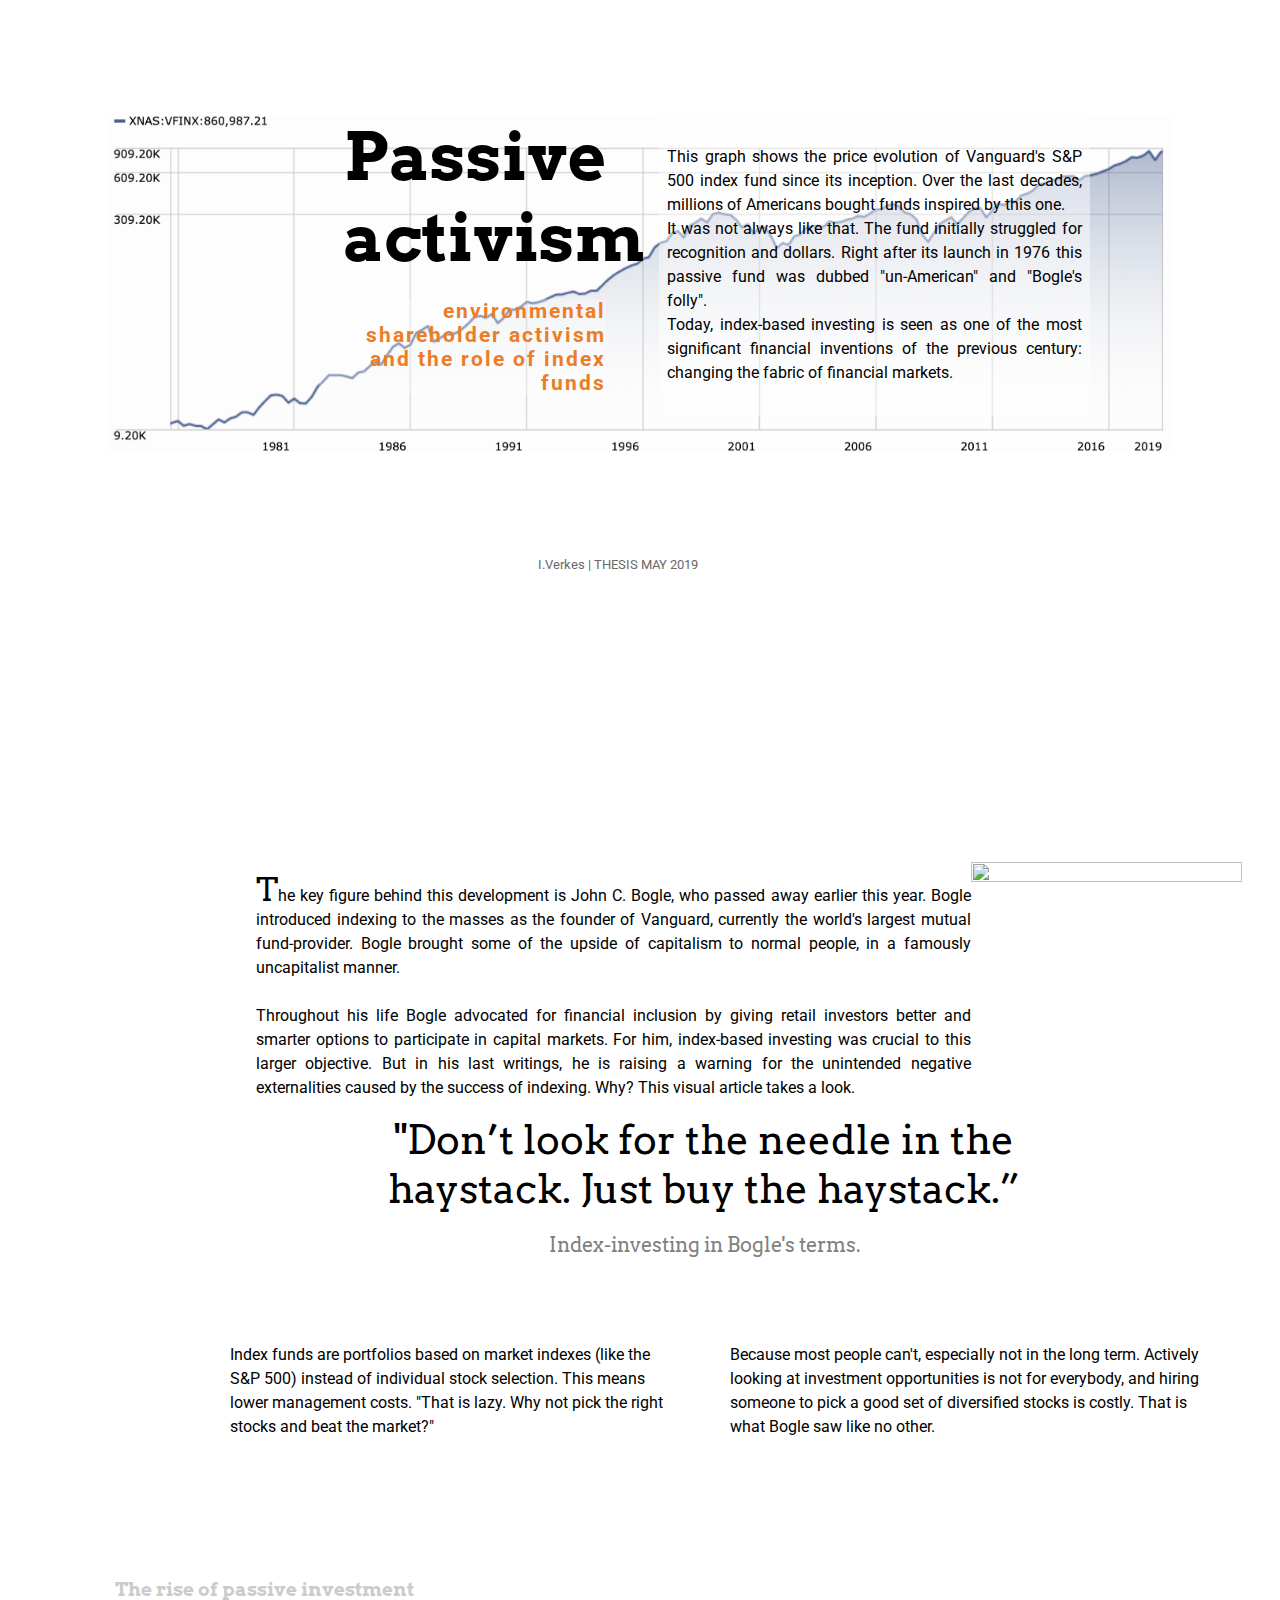
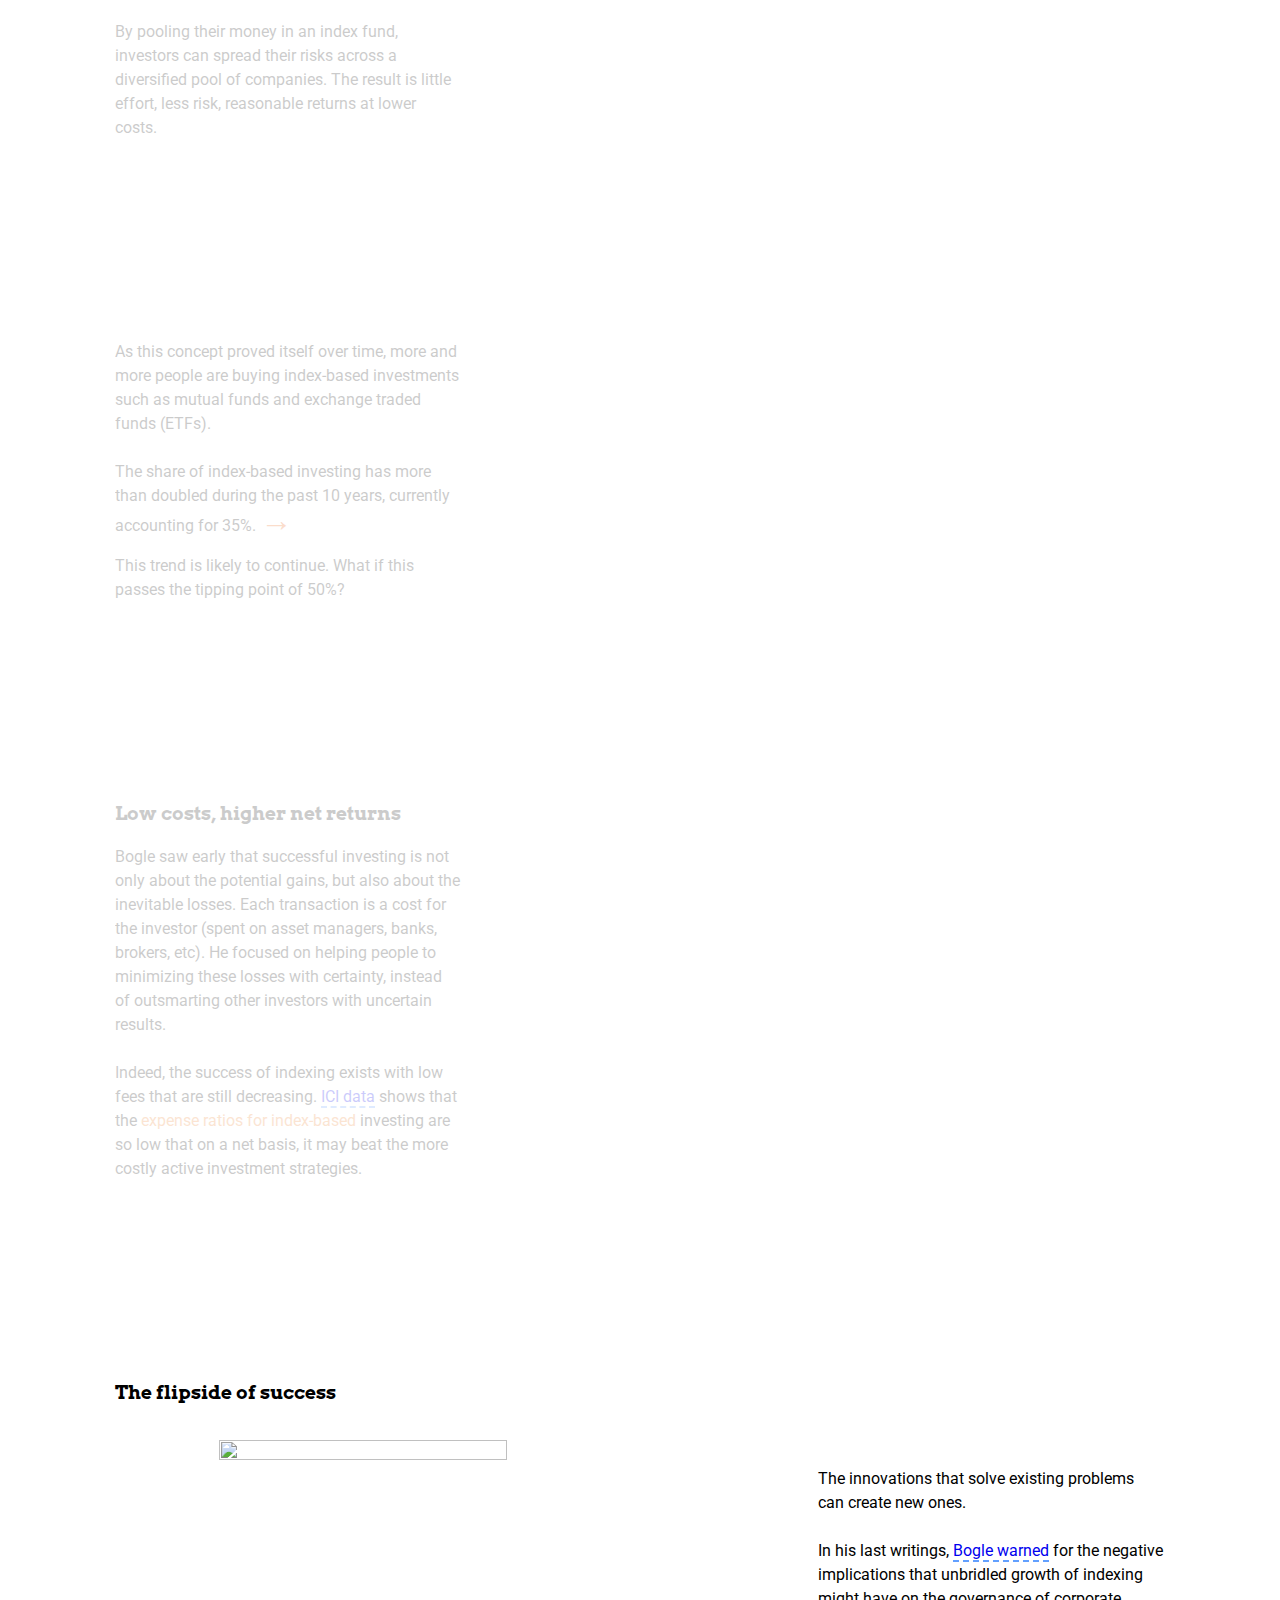
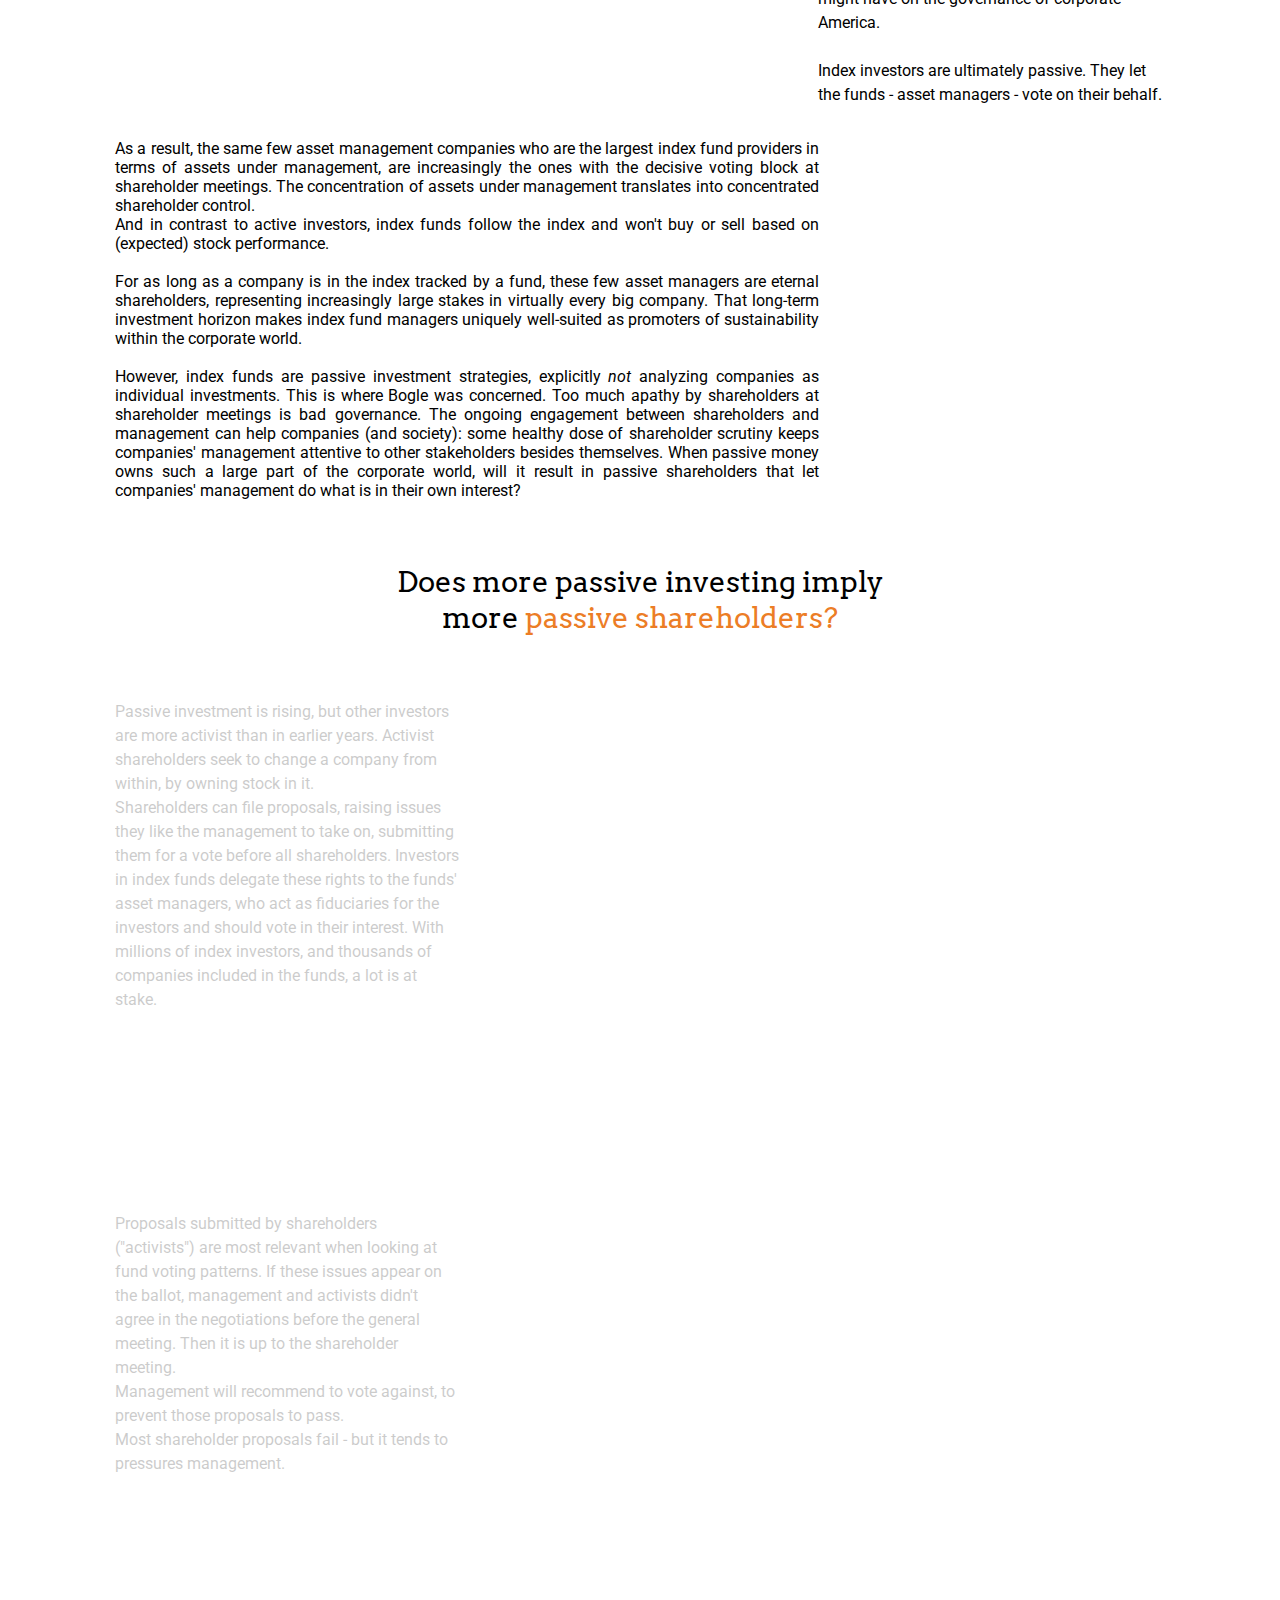
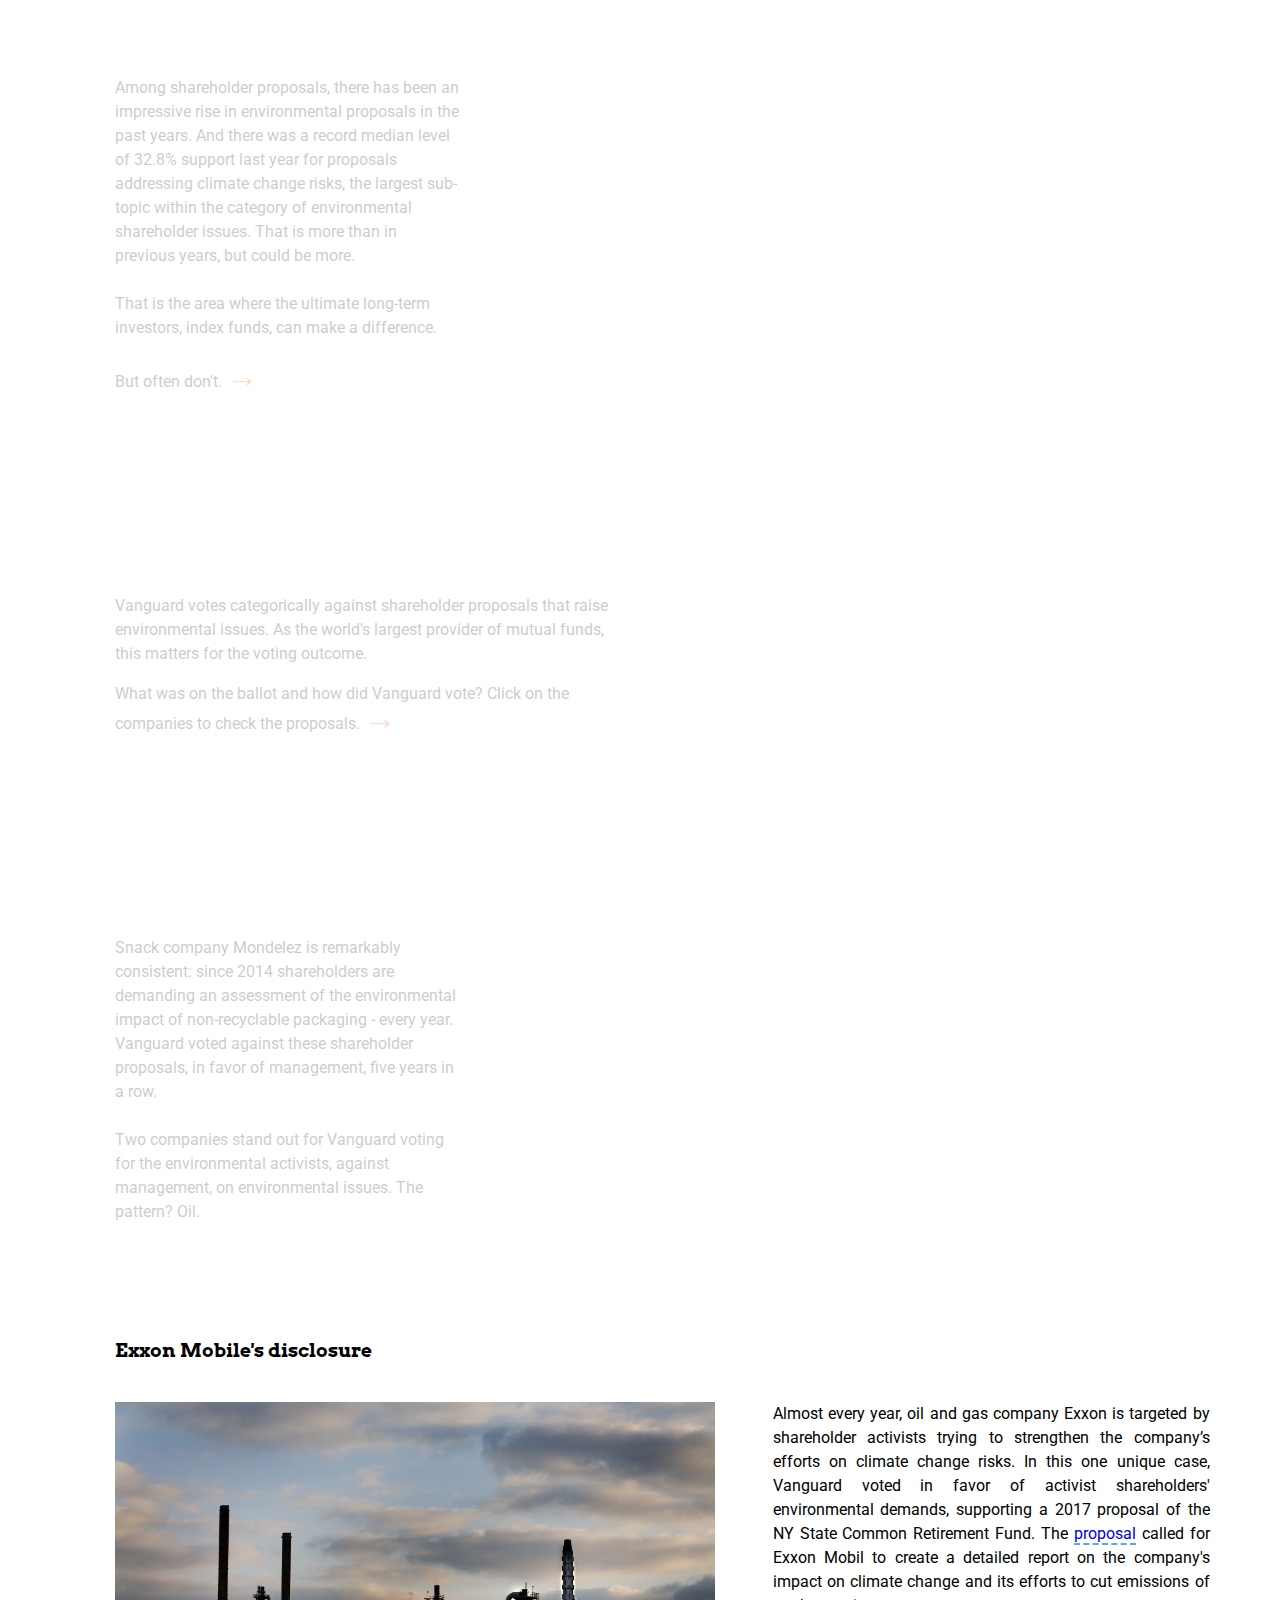
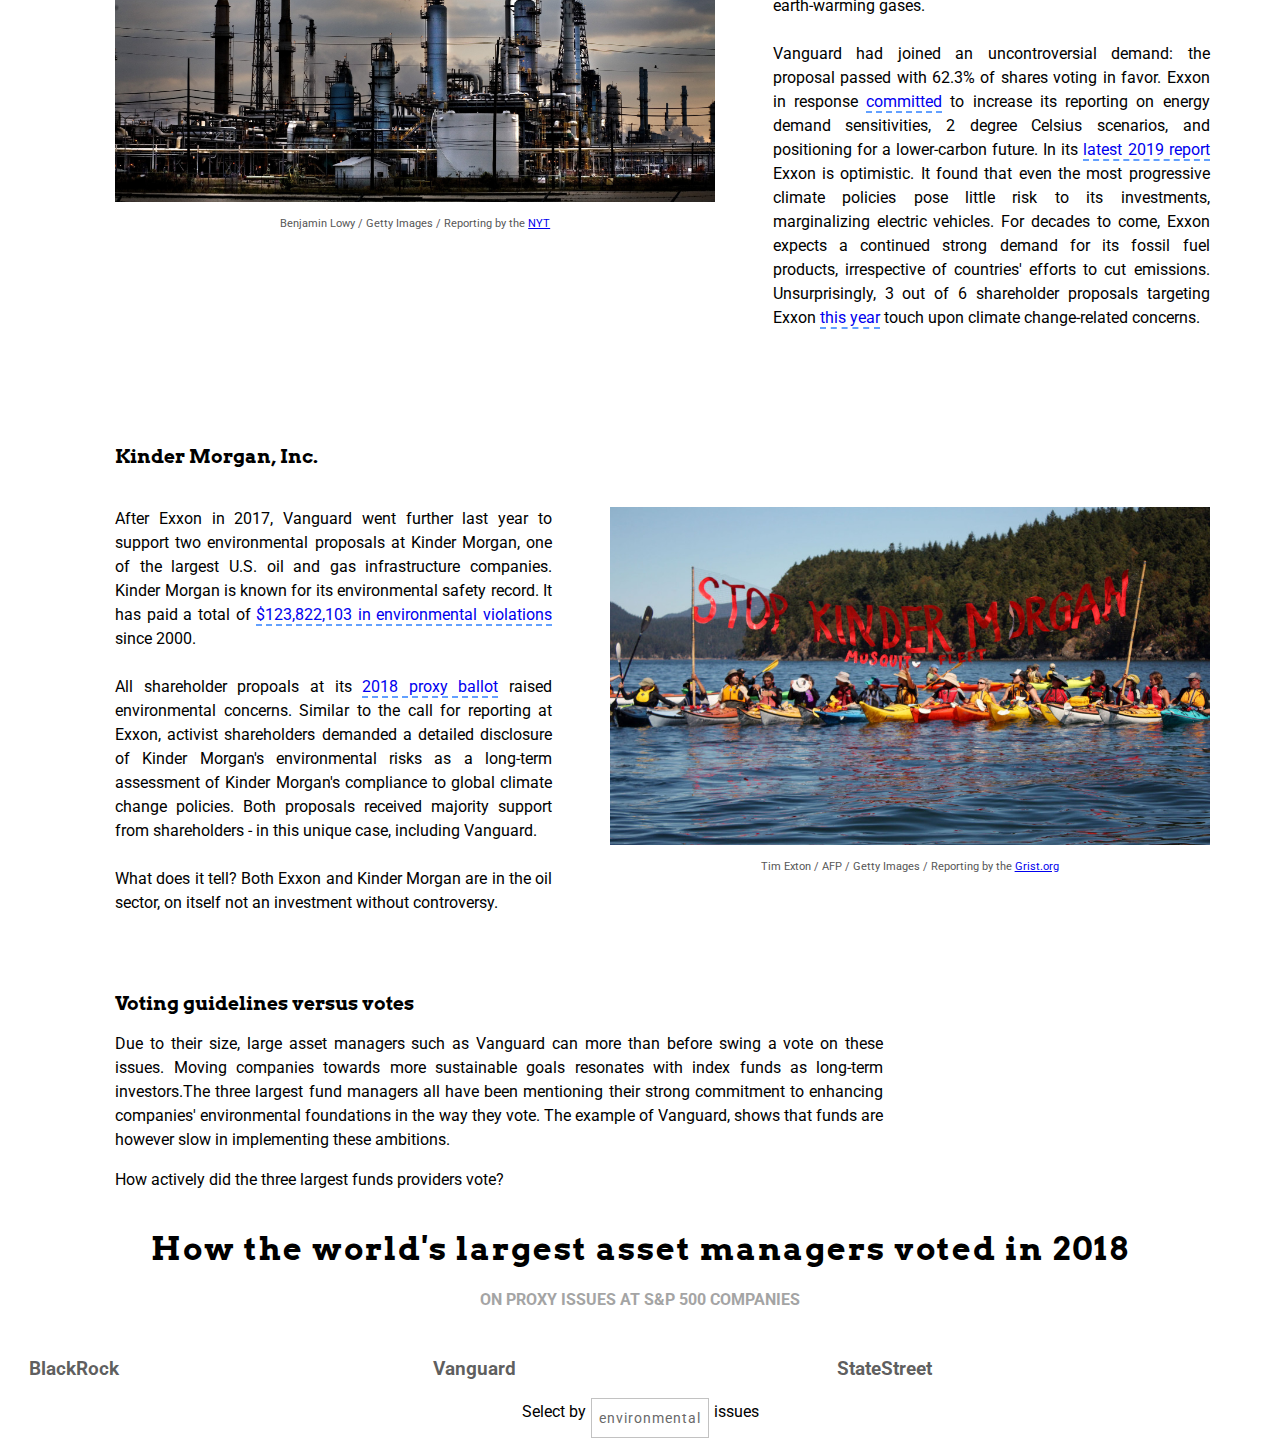
==== commit 29322e05: "add demo mov" ====
--- a/index.html
+++ b/index.html
@@ -19,7 +19,7 @@
     <div class="header-class">
         <div class="header-Big_title">
                 <h1>Passive activism</h1>
-                <h3>on the role of index-funds on environmental shareholder activism</h3>
+                <h3 style="font-weight: bolder">environmental shareholder activism and the role of index funds</h3>
             </div>
             <div class="intro-container">
                 <p>This graph shows the price evolution of Vanguard's S&P 500 index fund since its inception. Over the last decades, millions of Americans bought funds inspired by this one. <br>It was not always like that. The fund initially struggled for recognition and dollars. Right after its launch in 1976 this passive fund was dubbed "un-American" and "Bogle's folly". <br> Today, index-based investing is seen as one of the most significant financial inventions of the previous century: changing the fabric of financial markets.</p>
@@ -103,7 +103,7 @@
     <div id='sections2'>
 
         <div><p>Passive investment is rising, but other investors are more activist than in earlier years.
-            Activist shareholders seek to change a company from within, by owning stock in it. <br>Shareholders can file proposals, raising issues they like the management to take on, submitting them for a vote before all shareholders. Investors in index funds delegate these rights to the funds' asset managers, who act as fiduciaries for the investors and should vote in their interest. With millions of index investors, this responsibility is societal.</p>
+            Activist shareholders seek to change a company from within, by owning stock in it. <br>Shareholders can file proposals, raising issues they like the management to take on, submitting them for a vote before all shareholders. Investors in index funds delegate these rights to the funds' asset managers, who act as fiduciaries for the investors and should vote in their interest. With millions of index investors, and thousands of companies included in the funds, a lot is at stake.</p>
 
         </div>
 
@@ -112,7 +112,7 @@
         </div>
 
         <div>
-            <p> Among shareholder proposals, there has been an impressive rise in environmental proposals in the past years. And there was a record median level of 32.8% support last year for proposals addressing climate change risks, the largest sub-topic within the category of environmental shareholder issues. That is more than in previous years, but it could be more. <br><br> That is the area where the ultimate long-term investors, index funds, can make a difference.<br><br> But often don't.  <span style="font-weight: bolder; font-size:xx-large; color: #ec5900"> →	</span></p>
+            <p> Among shareholder proposals, there has been an impressive rise in environmental proposals in the past years. And there was a record median level of 32.8% support last year for proposals addressing climate change risks, the largest sub-topic within the category of environmental shareholder issues. That is more than in previous years, but could be more. <br><br> That is the area where the ultimate long-term investors, index funds, can make a difference.<br><br> But often don't.  <span style="font-weight: bolder; font-size:xx-large; color: #ec5900"> →	</span></p>
         </div>
 
         <div id="Environ_proptexts_DIV" >
@@ -158,7 +158,7 @@
 
 
 
-
+<!-- MAIN GRAPH before conclusion -->
 
 
     <A NAME="skipIntroLINK"></A>
@@ -187,6 +187,9 @@
 
     </div>
 
+
+
+
     <div class='container-graph'>
         <div id="propText"></div>
     </div>
@@ -196,6 +199,12 @@
             <div> <p id="value-step"></p></div>
             <div> <div id="slider-step"></div></div>
         </div>
+
+        <!--<img id="legend_mainGraph_IMG"src="Data/img/legend_maingraph.svg" style="opacity: 0; width: 100px; height: 100px; size: 4em">-->
+
+        <!--<button class="button" id="legend_mainGraph">-->
+            <!--How to read-->
+        <!--</button>-->
 
         <div class='container-issues'>
             <p class="issue-text">Select by </p>
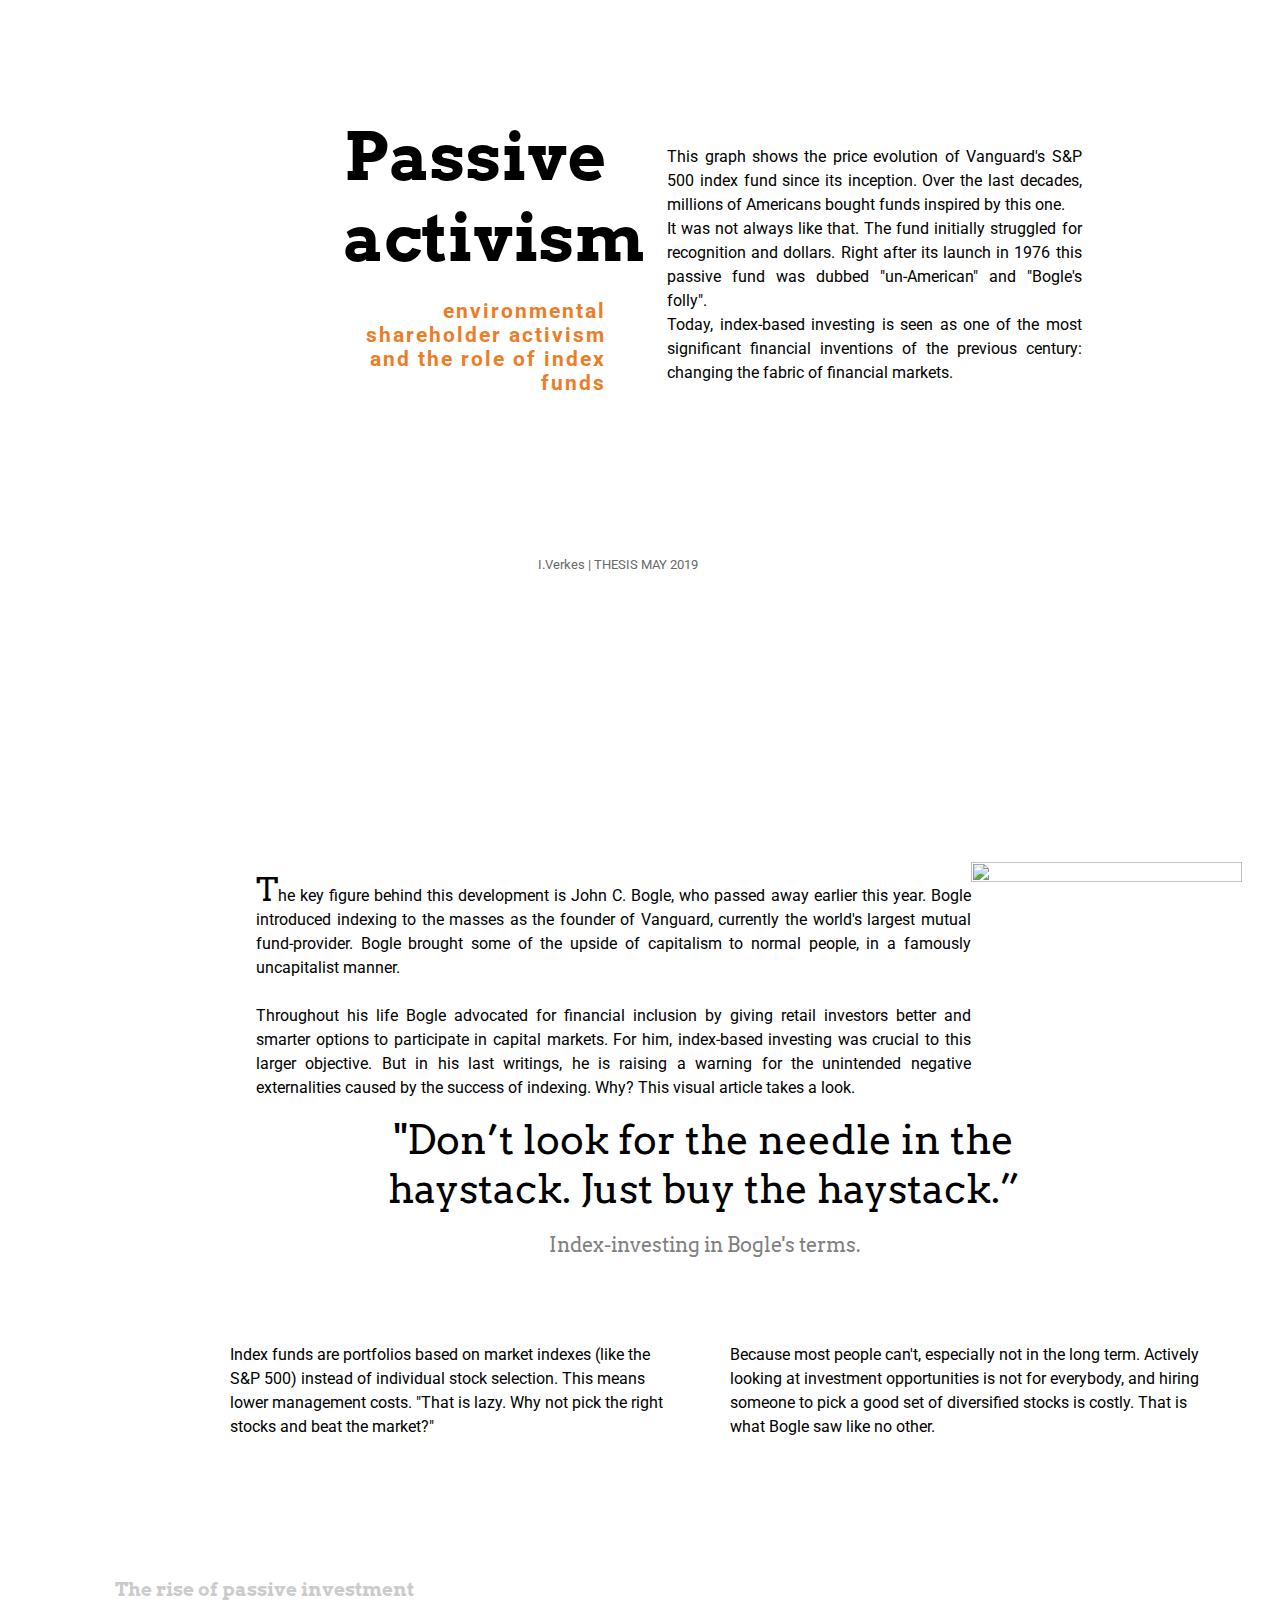
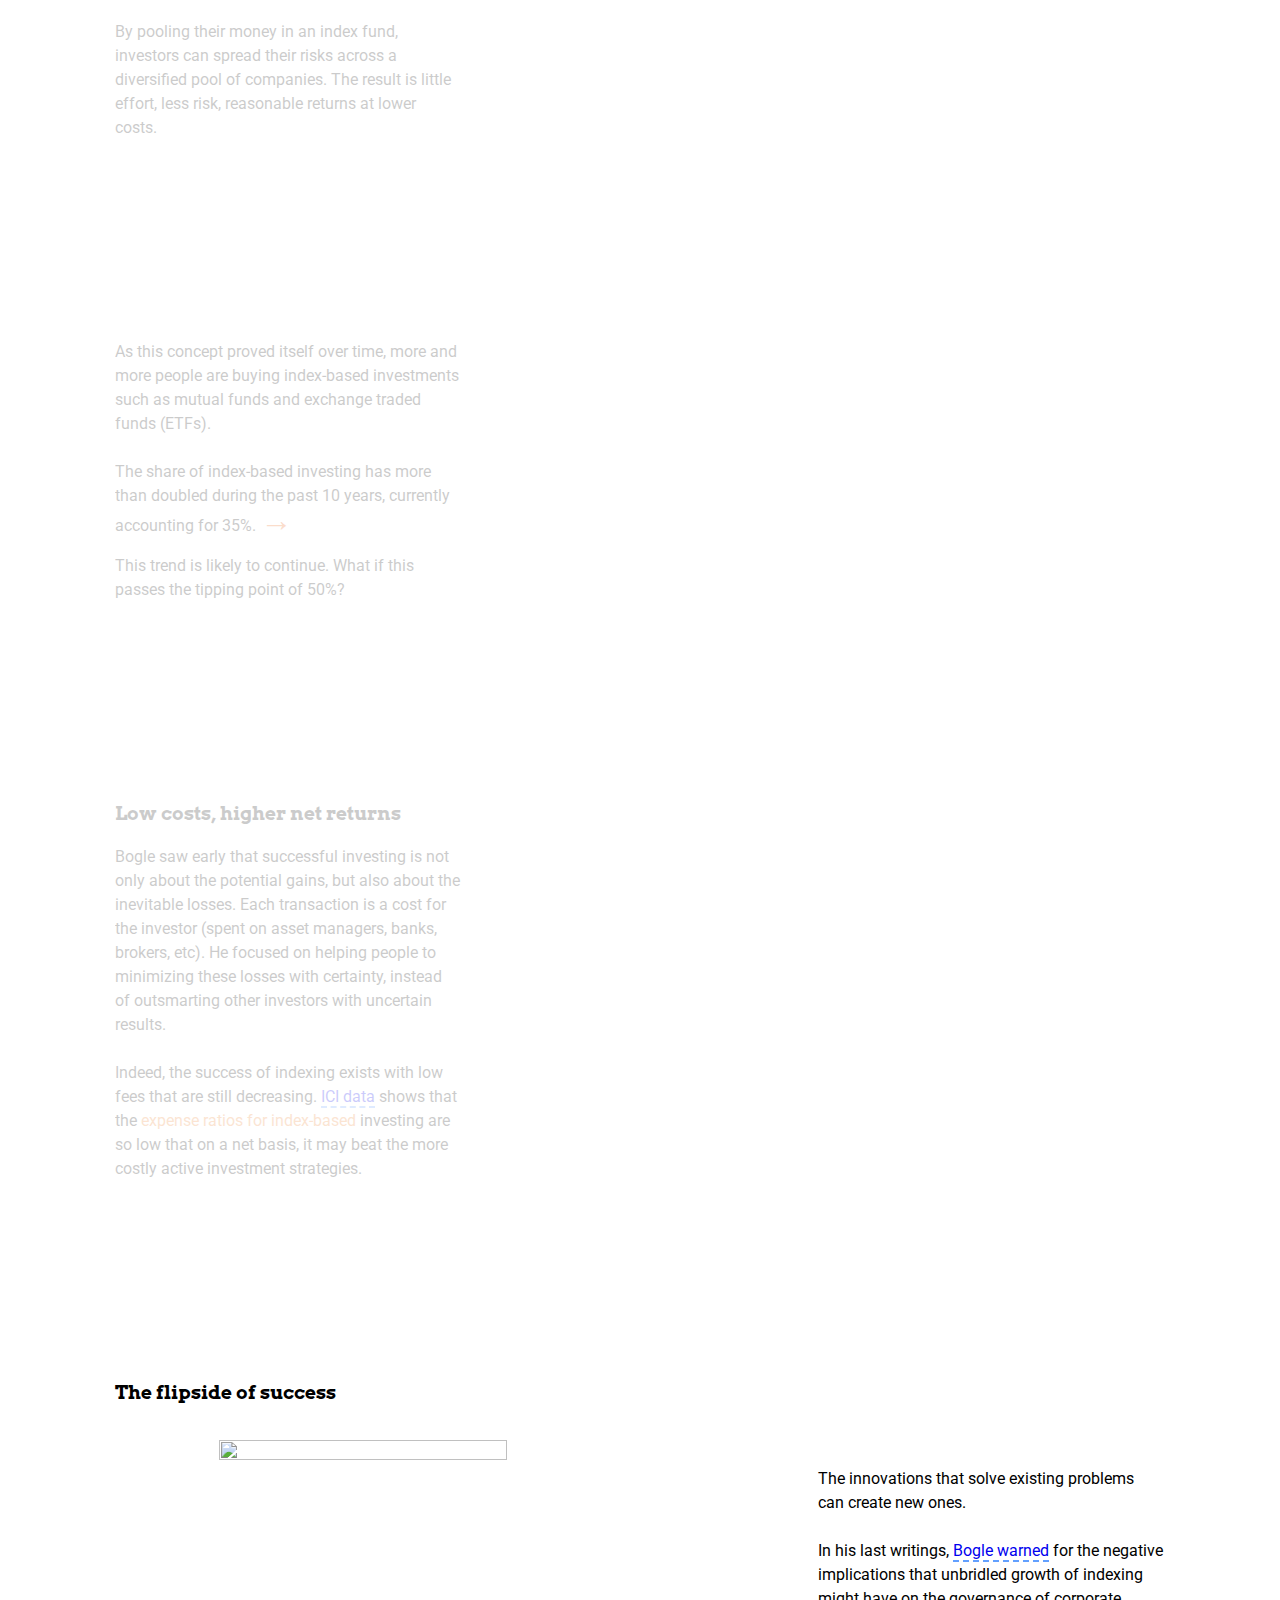
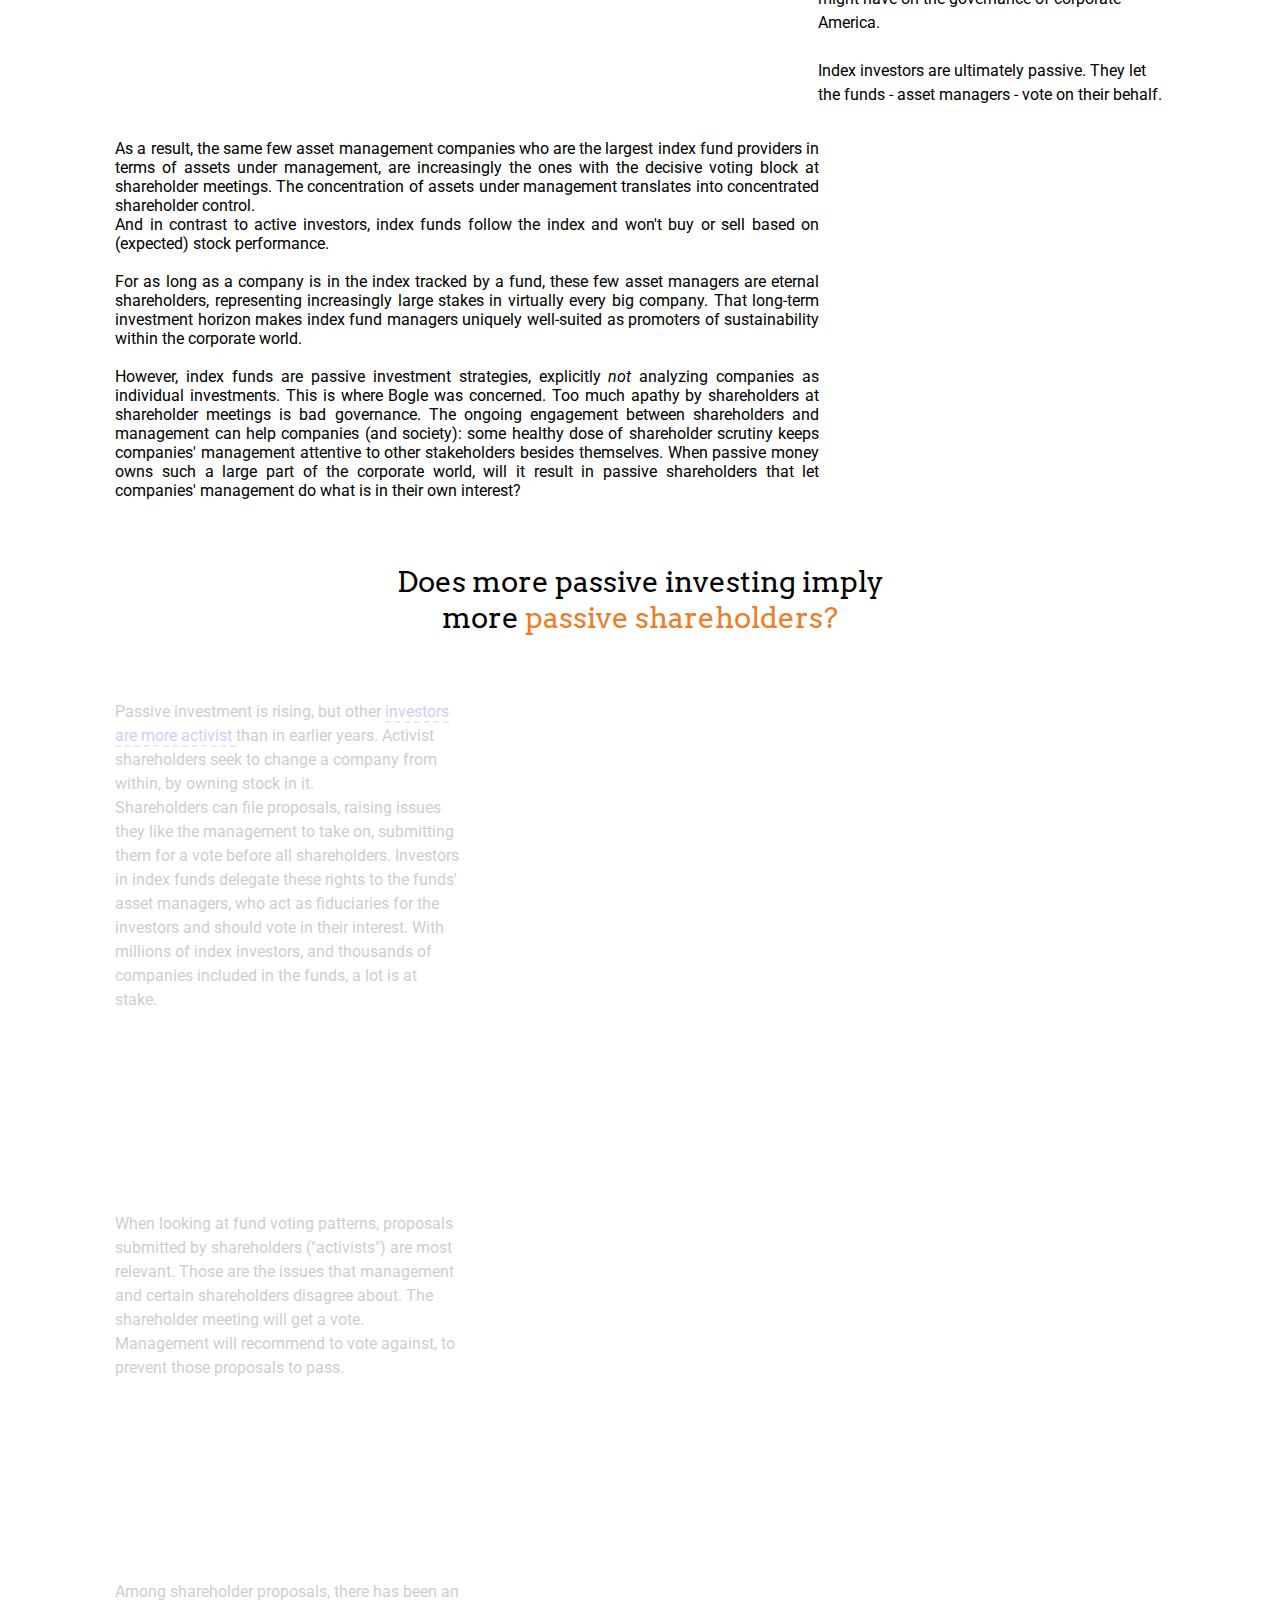
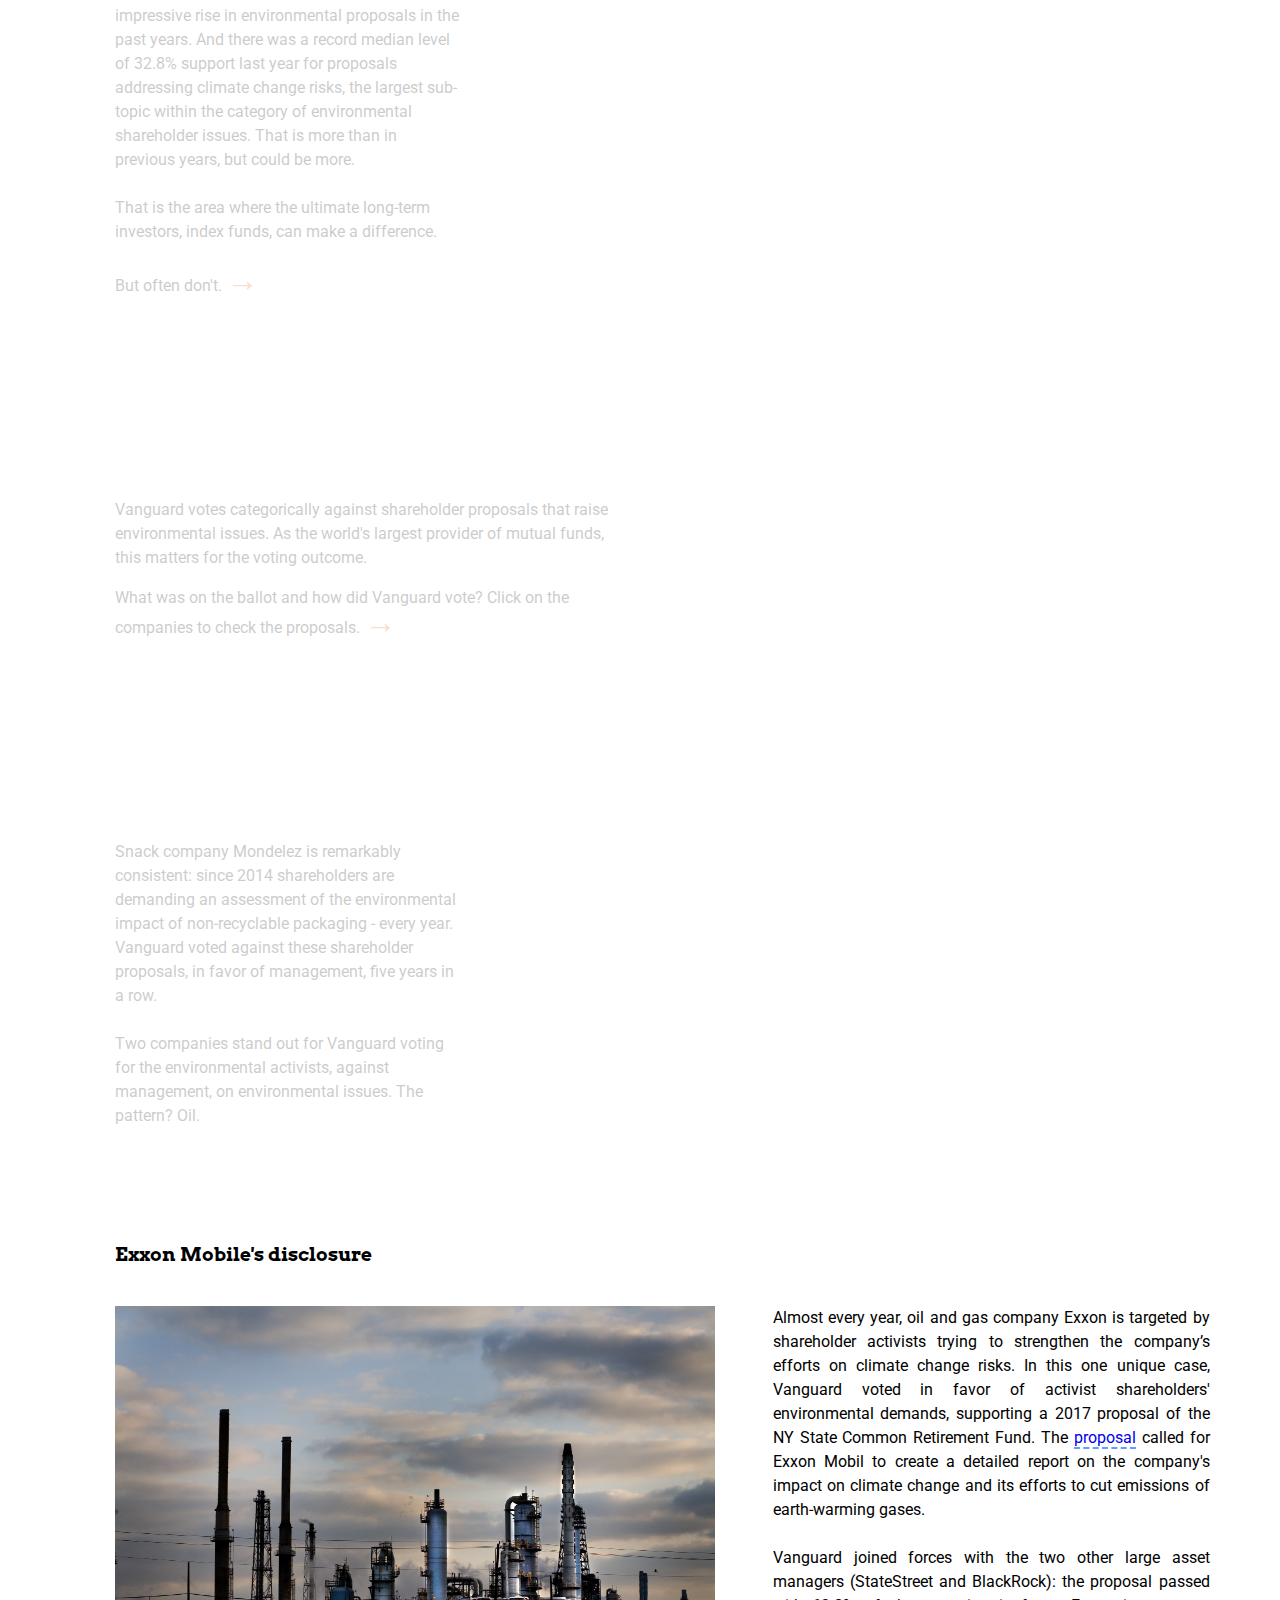
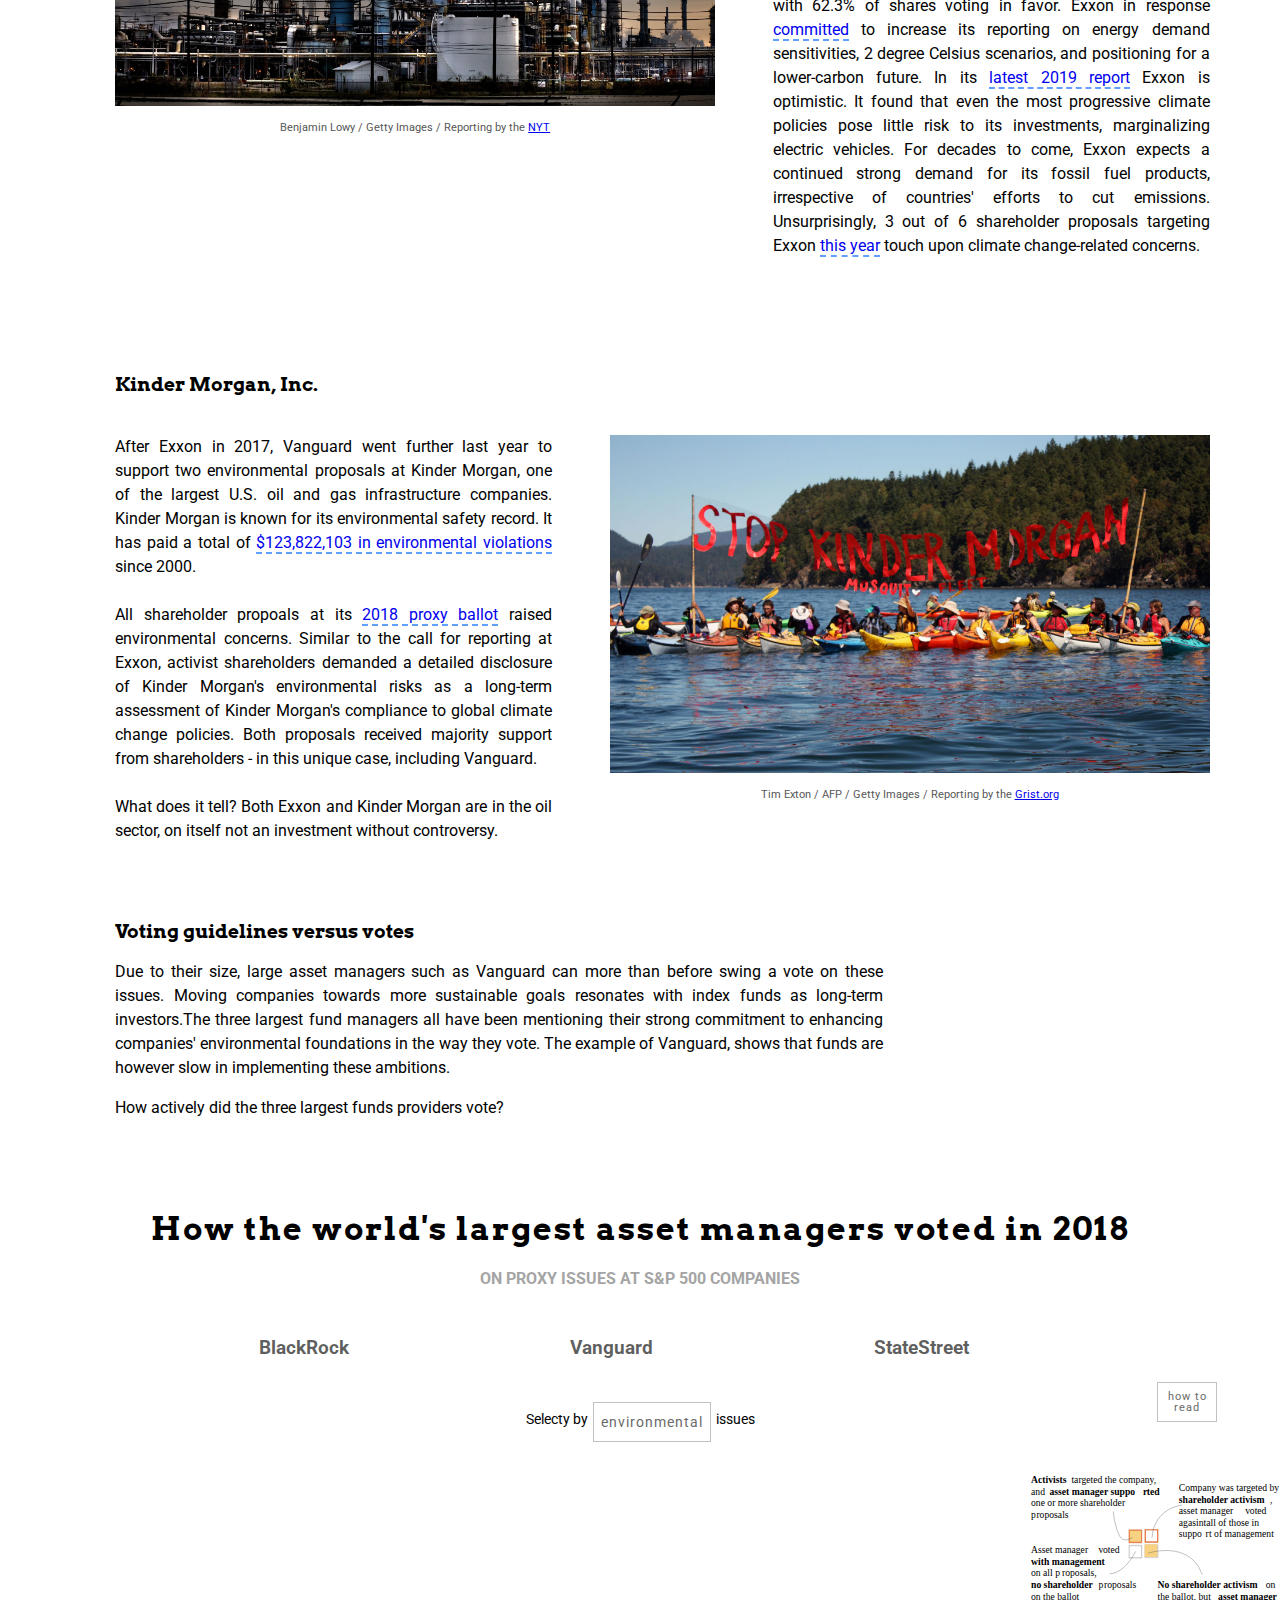
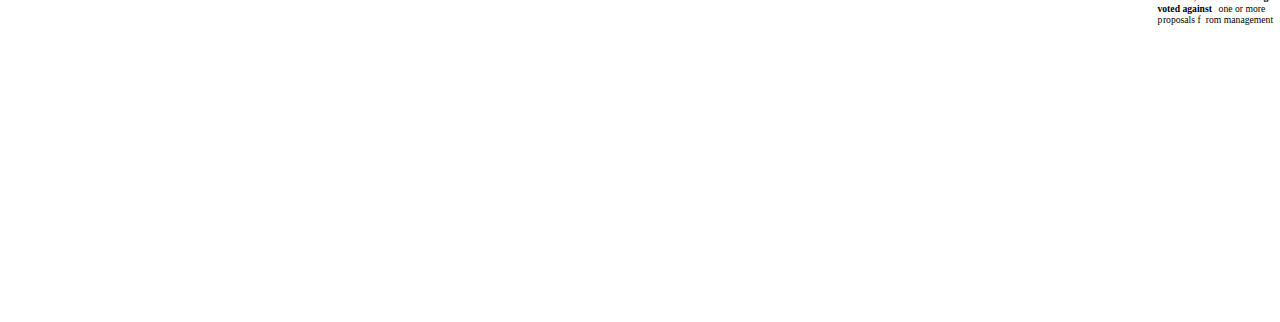
==== commit 2d2b083d: "update legend" ====
--- a/index.html
+++ b/index.html
@@ -102,13 +102,14 @@
     <div id='graph2'></div>
     <div id='sections2'>
 
-        <div><p>Passive investment is rising, but other investors are more activist than in earlier years.
-            Activist shareholders seek to change a company from within, by owning stock in it. <br>Shareholders can file proposals, raising issues they like the management to take on, submitting them for a vote before all shareholders. Investors in index funds delegate these rights to the funds' asset managers, who act as fiduciaries for the investors and should vote in their interest. With millions of index investors, and thousands of companies included in the funds, a lot is at stake.</p>
-
-        </div>
-
-        <div><p>Proposals submitted by shareholders ("activists") are most relevant when looking at fund voting patterns. If these issues appear on the ballot, management and activists didn't agree in the negotiations before the general meeting. Then it is up to the shareholder meeting. <br>Management will recommend to vote against, to prevent those proposals to pass. <br> Most shareholder proposals fail - but it tends to pressures management.</p>
-
+        <div>
+            <p>Passive investment is rising, but other <a href="https://www.ft.com/content/88e7ea44-1452-11e9-a581-4ff78404524e" target="_blank" style="text-decoration: none; border-bottom: 2px dashed #62a0ff"> investors are more activist </a> than in earlier years. Activist shareholders seek to change a company from within, by owning stock in it. <br>Shareholders can file proposals, raising issues they like the management to take on, submitting them for a vote before all shareholders. Investors in index funds delegate these rights to the funds' asset managers, who act as fiduciaries for the investors and should vote in their interest. With millions of index investors, and thousands of companies included in the funds, a lot is at stake.
+            </p>
+        </div>
+
+        <div>
+            <p>When looking at fund voting patterns, proposals submitted by shareholders ("activists") are most relevant. Those are the issues that management and certain shareholders disagree about. The shareholder meeting will get a vote. <br>Management will recommend to vote against, to prevent those proposals to pass.
+            </p>
         </div>
 
         <div>
@@ -134,7 +135,7 @@
     <div style="font-size:70%; color: #565656; text-align:center;"><img src="Data/img/exxo.jpg"alt="Exxon mobile" width= 600px style="padding-bottom:0.1em;" />Benjamin Lowy / Getty Images / Reporting by the <a href="https://www.nytimes.com/2018/02/02/climate/exxon-global-warming.html" target="_blank">NYT</a>
     </div>
     <div>Almost every year, oil and gas company Exxon is targeted by shareholder activists trying to strengthen the company’s efforts on climate change risks. In this one unique case, Vanguard voted in favor of activist shareholders' environmental demands, supporting a 2017 proposal of the NY State Common Retirement Fund. The <a href="https://www.sec.gov/Archives/edgar/data/34088/000119312517122538/d182248ddef14a.htm#toc182248_23" target="_blank" style="text-decoration: none; border-bottom: 2px dashed #62a0ff">proposal</a> called for Exxon Mobil to create a detailed report on the company's impact on climate change and its efforts to cut emissions of earth-warming gases. <br> <br>
- Vanguard had joined an uncontroversial demand: the proposal passed with 62.3% of shares voting in favor. Exxon in response <a href="https://www.osc.state.ny.us/press/releases/dec17/exxon-agreement-letter.pdf" style="text-decoration: none; border-bottom: 2px dashed #62a0ff"> committed</a> to increase its reporting on energy demand sensitivities, 2 degree Celsius scenarios, and positioning for a lower-carbon future. In its <a href="https://corporate.exxonmobil.com/-/media/Global/Files/energy-and-carbon-summary/Energy-and-carbon-summary.pdf" target="_blank" style="text-decoration: none; border-bottom: 2px dashed #62a0ff"> latest 2019 report</a> Exxon is optimistic. It found that even the most progressive climate policies pose little risk to its investments, marginalizing electric vehicles. For decades to come, Exxon expects a continued strong demand for its fossil fuel products, irrespective of countries' efforts to cut emissions. Unsurprisingly, 3 out of 6 shareholder proposals targeting Exxon <a href="https://corporate.exxonmobil.com/-/media/global/files/investor-relations/annual-meeting-materials/proxy-materials/2019-proxy-statement.pdf" target="_blank" style="text-decoration: none; border-bottom: 2px dashed #62a0ff">this year</a> touch upon climate change-related concerns.
+ Vanguard joined forces with the two other large asset managers (StateStreet and BlackRock): the proposal passed with 62.3% of shares voting in favor. Exxon in response <a href="https://www.osc.state.ny.us/press/releases/dec17/exxon-agreement-letter.pdf" style="text-decoration: none; border-bottom: 2px dashed #62a0ff"> committed</a> to increase its reporting on energy demand sensitivities, 2 degree Celsius scenarios, and positioning for a lower-carbon future. In its <a href="https://corporate.exxonmobil.com/-/media/Global/Files/energy-and-carbon-summary/Energy-and-carbon-summary.pdf" target="_blank" style="text-decoration: none; border-bottom: 2px dashed #62a0ff"> latest 2019 report</a> Exxon is optimistic. It found that even the most progressive climate policies pose little risk to its investments, marginalizing electric vehicles. For decades to come, Exxon expects a continued strong demand for its fossil fuel products, irrespective of countries' efforts to cut emissions. Unsurprisingly, 3 out of 6 shareholder proposals targeting Exxon <a href="https://corporate.exxonmobil.com/-/media/global/files/investor-relations/annual-meeting-materials/proxy-materials/2019-proxy-statement.pdf" target="_blank" style="text-decoration: none; border-bottom: 2px dashed #62a0ff">this year</a> touch upon climate change-related concerns.
     </div>
 </div> <!--end KM flex div-->
 
@@ -167,7 +168,12 @@
         <h4 id="subtitle">on proxy issues at S&P 500 companies</h4>
 
     </div>
-
+<img id="legend_mainGraph_IMG" src="Data/img/legend_main_graph.svg" style="width: 25%" >
+<div class='howtoread'>
+    <button class="button" id="legend_mainGraph">
+        how to read
+    </button>
+</div>
     <div class='container-all-graphs'>
 
         <div class='container-graph'>
@@ -180,7 +186,7 @@
             <div id="graph2_1"></div>
         </div>
 
-        <div class='container-graph'>
+        <div class='container-graph biggraphRight'>
             <h3 class="GraphFundTitle">StateStreet</h3>
             <div id="graph3"></div>
         </div>
@@ -200,14 +206,9 @@
             <div> <div id="slider-step"></div></div>
         </div>
 
-        <!--<img id="legend_mainGraph_IMG"src="Data/img/legend_maingraph.svg" style="opacity: 0; width: 100px; height: 100px; size: 4em">-->
-
-        <!--<button class="button" id="legend_mainGraph">-->
-            <!--How to read-->
-        <!--</button>-->
 
         <div class='container-issues'>
-            <p class="issue-text">Select by </p>
+            <p class ="issue-text">Selecty by</p>
             <button class="button" id="environ_btn">
                 environmental
             </button>
--- a/css/style.css
+++ b/css/style.css
@@ -9,7 +9,7 @@
     /*border-top:2px solid black;*/
     height: 83vh;
     margin-top: 5px;
-    background-image:url("../Data/img/vfinx.png");
+    /*background-image:url("../Data/img/vfinx.png");*/
     background-repeat: no-repeat;
     background-size: 83%;
     background-position: top;
@@ -294,7 +294,7 @@
 .FLEXdiv_beforeBiggraph {
     display: flex;
     flex-direction: row;
-    margin: 0 0 0 9%;
+    margin: 0 0 4% 9%;
     text-align: justify;
     max-width: 60%;
     line-height: 1.5em;
@@ -317,8 +317,8 @@
 
 .container-all-graphs {
     max-width: 1400px;
-    width: 95%;
-    margin: 0 2% 0 2%;
+    width: 90%;
+    margin: 0 3% 0 3%;
     display: flex;
     flex-direction: row;
     flex-wrap: nowrap;
@@ -329,14 +329,48 @@
 .container-graph {
      display: flex;
      flex-direction: column;
-     width: 33%;
+     max-width: 30%;
      align-items: center;
+    justify-content: space-around;
  }
 .GraphFundTitle {
     /* BR ; VANG ; STST above graphs*/
     font-family: 'Roboto', sans-serif;
     font-weight: bold;
     color: rgba(0, 0, 0, 0.63);
+}
+.container-issues {
+    align-self: flex-start;
+    display: flex;
+    flex-direction: row;
+    margin: 24px 0 0 0;
+}
+.container-graph biggraphRight {
+    margin-right: 0;
+    width: 90%;
+}
+
+#legend_mainGraph_IMG {
+    position: absolute;
+    margin: 150px 10px 0 80%;
+    z-index: 4;
+    background-color: rgba(255, 255, 255, 0.6);
+    padding: 7px 7px  7px 7px;
+}
+
+#legend_mainGraph {
+    width: 100%;
+    height:  100%;
+    font-size: 0.7em;
+    line-height: 1em;
+}
+
+
+.howtoread {
+    margin: 5% 40% 0 90% ;
+    position: absolute;
+    z-index:3;
+    height: 60%;
 }
 
 .container-graph h3{
@@ -414,14 +448,10 @@
 
 
 
-.container-issues {
-    display: flex;
-    flex-direction: row;
-    flex-wrap: nowrap;
-}
 .issue-text {
-    margin-top: 4px;
+    margin-top: 9px;
     font-family: 'Roboto', sans-serif;
+    font-size: .9em;
 }
 
 /*SLIDER*/
@@ -441,3 +471,4 @@
     stroke-width: 4;
     transform: translate(-2px, -2px);
 }
+
